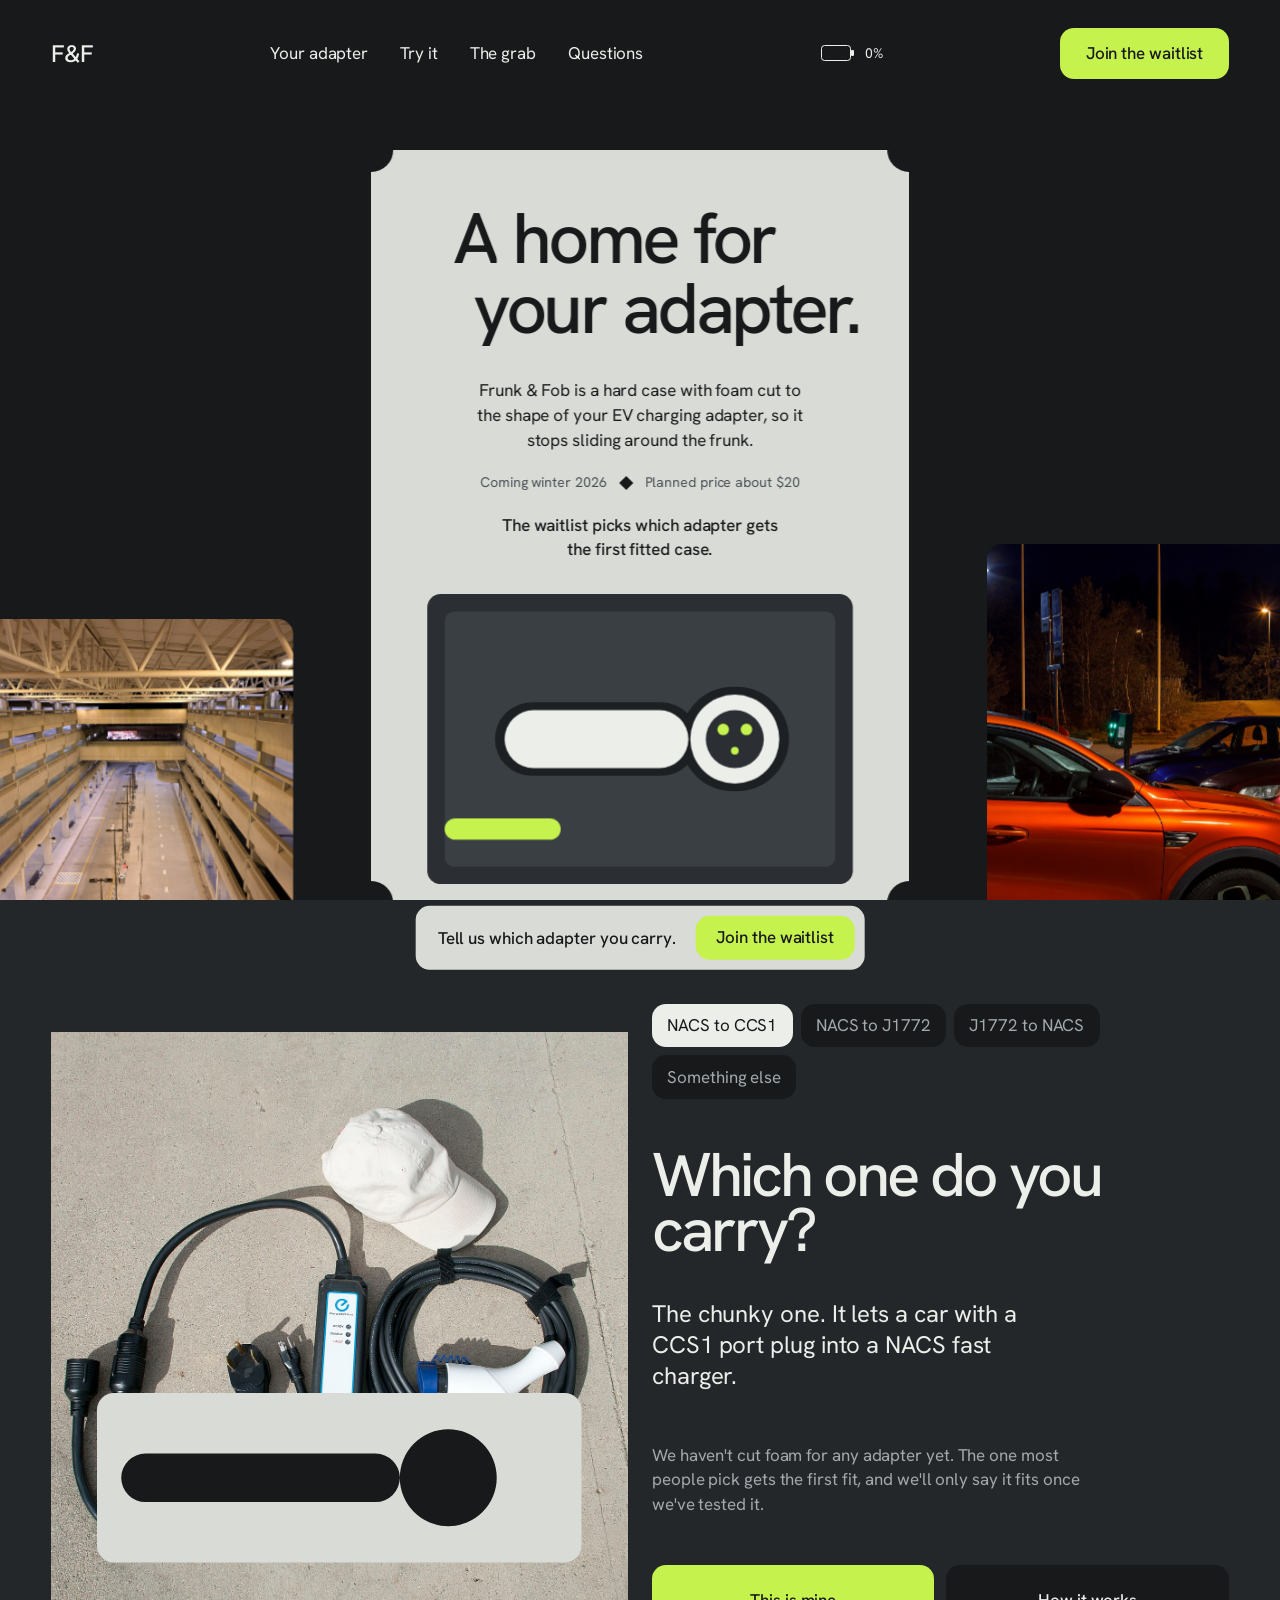
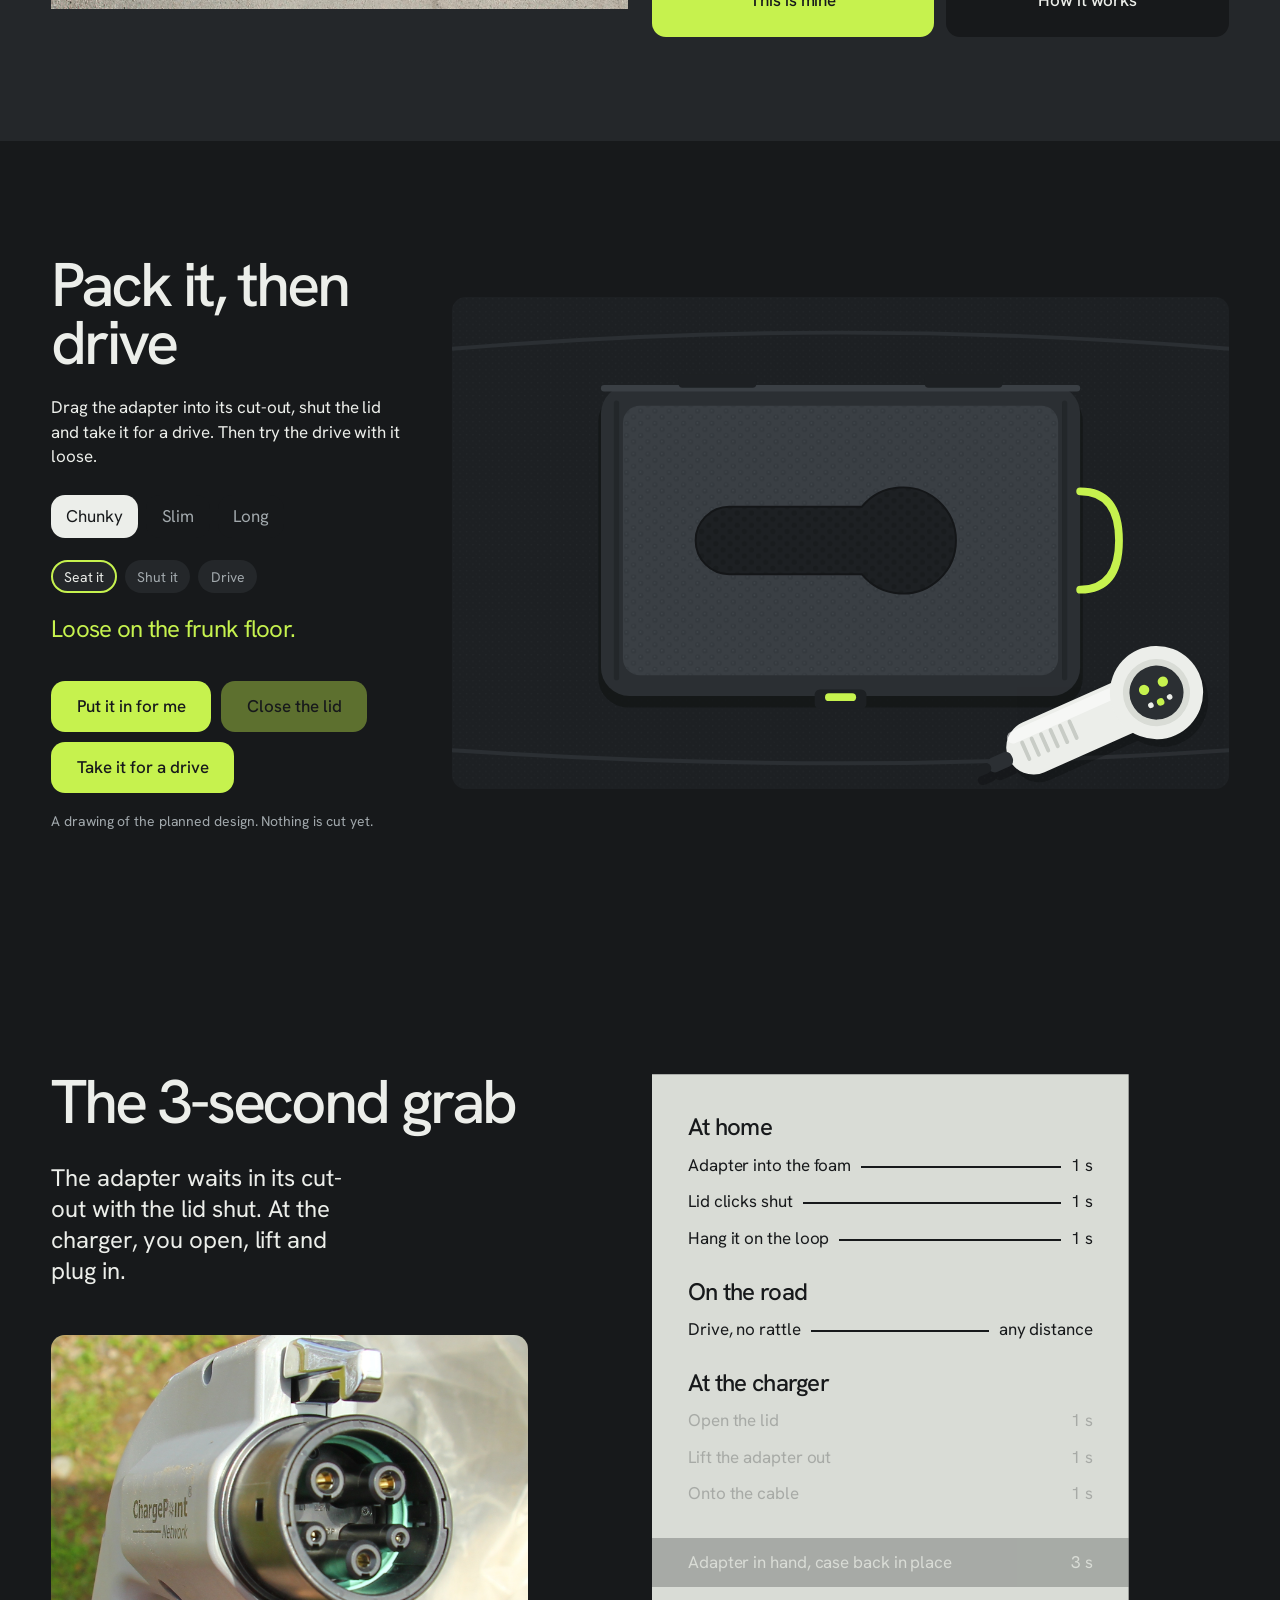
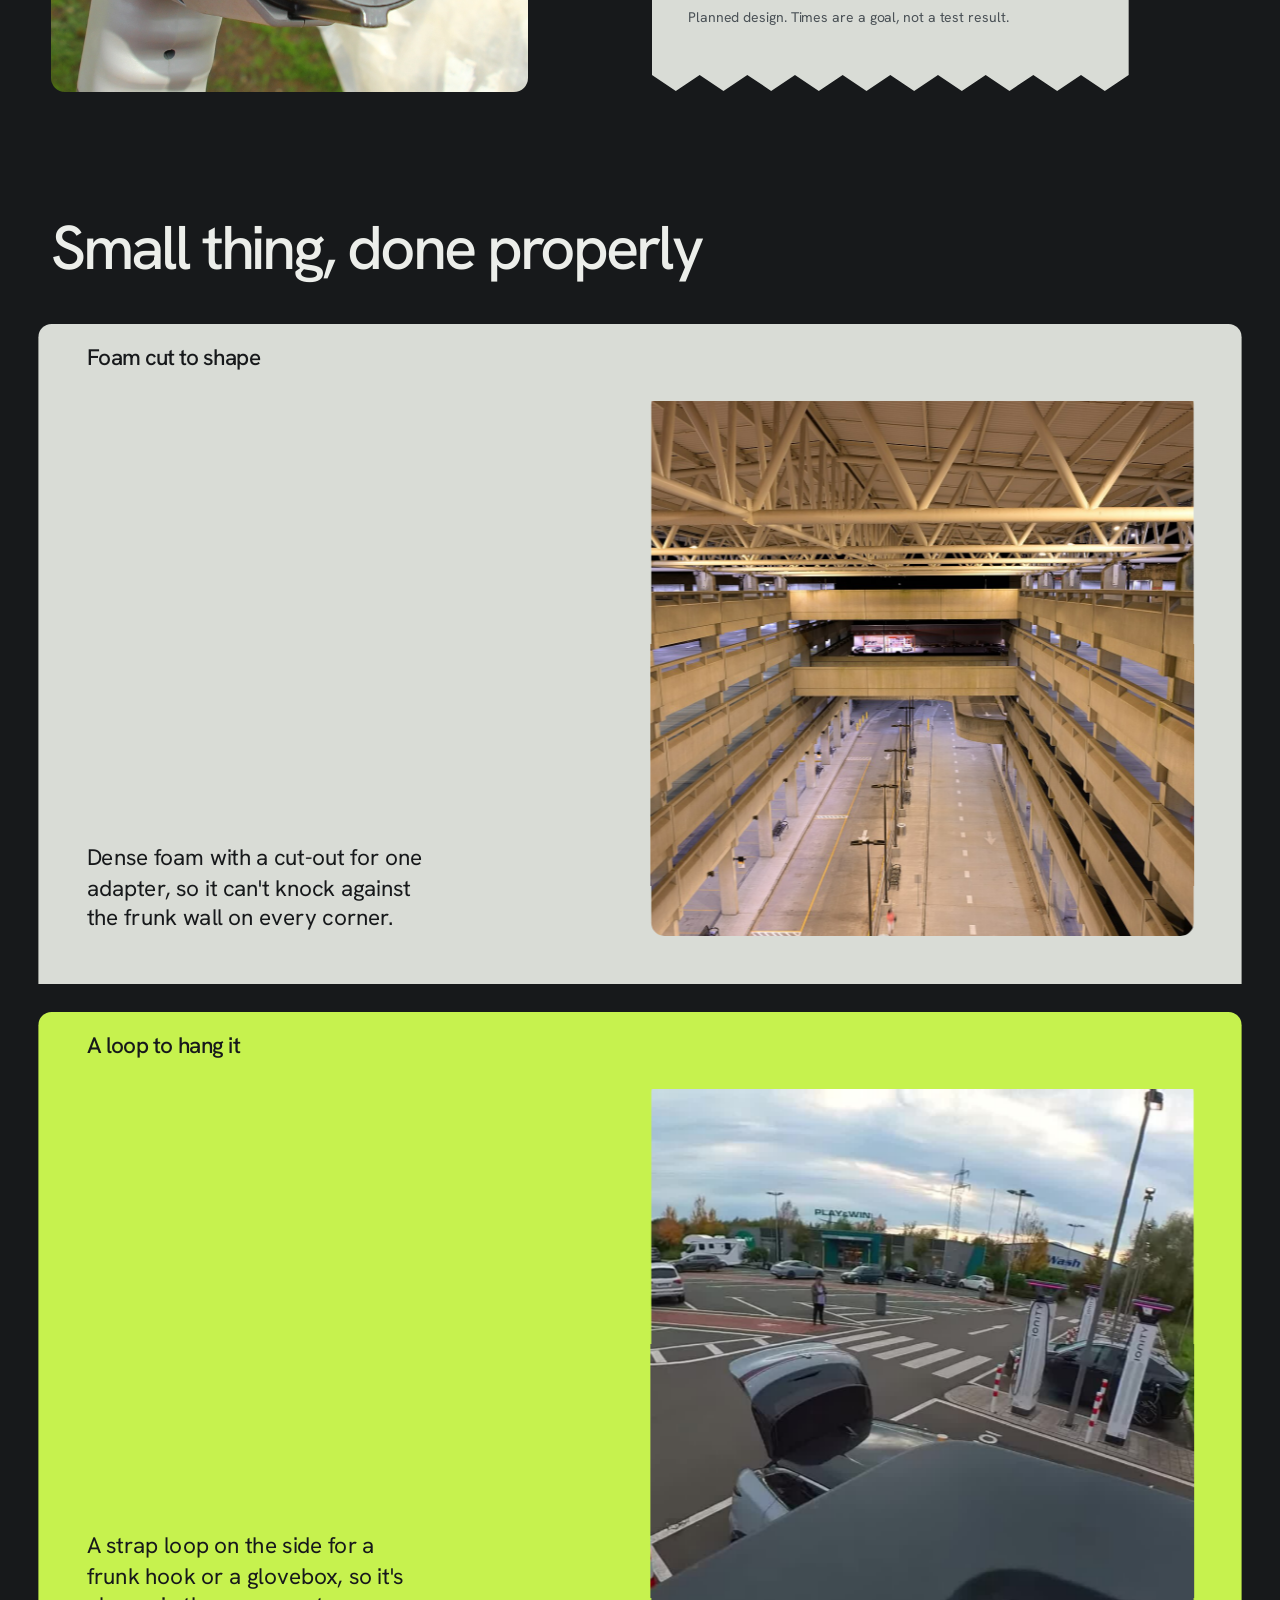
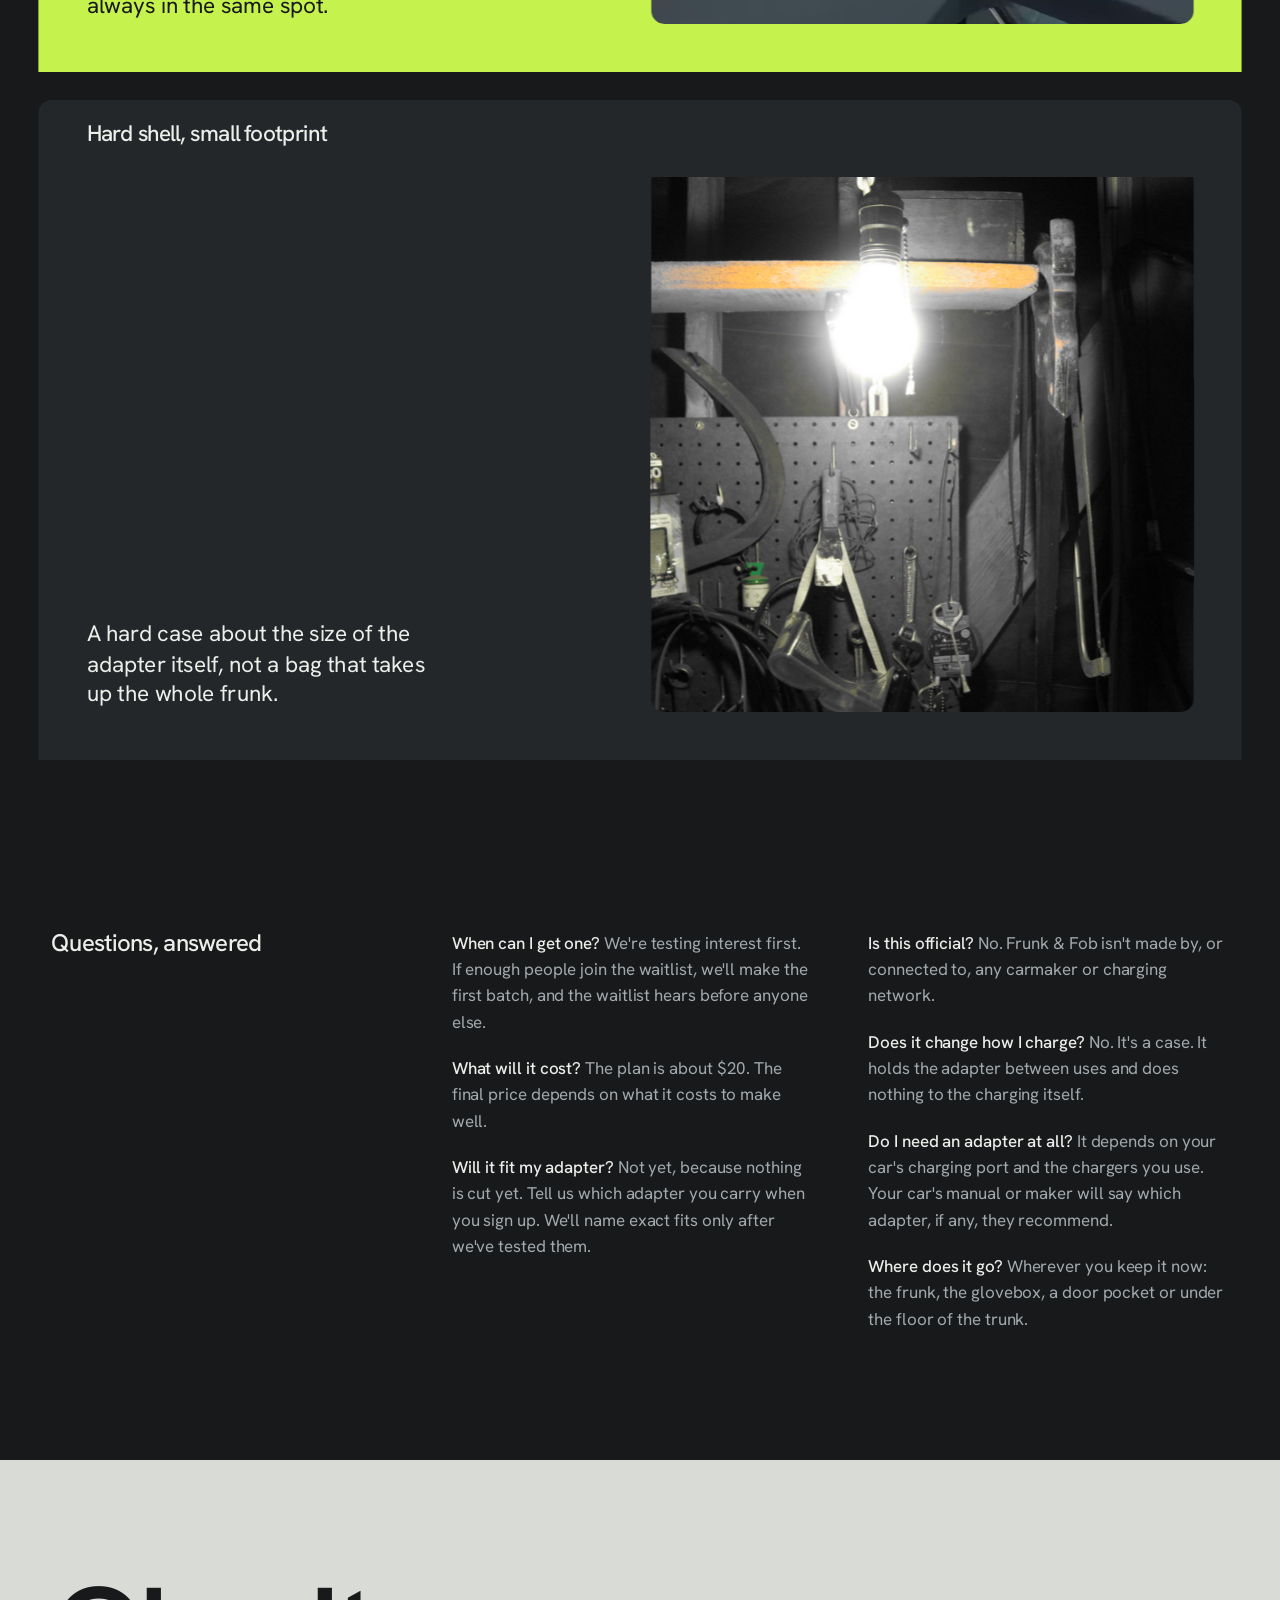
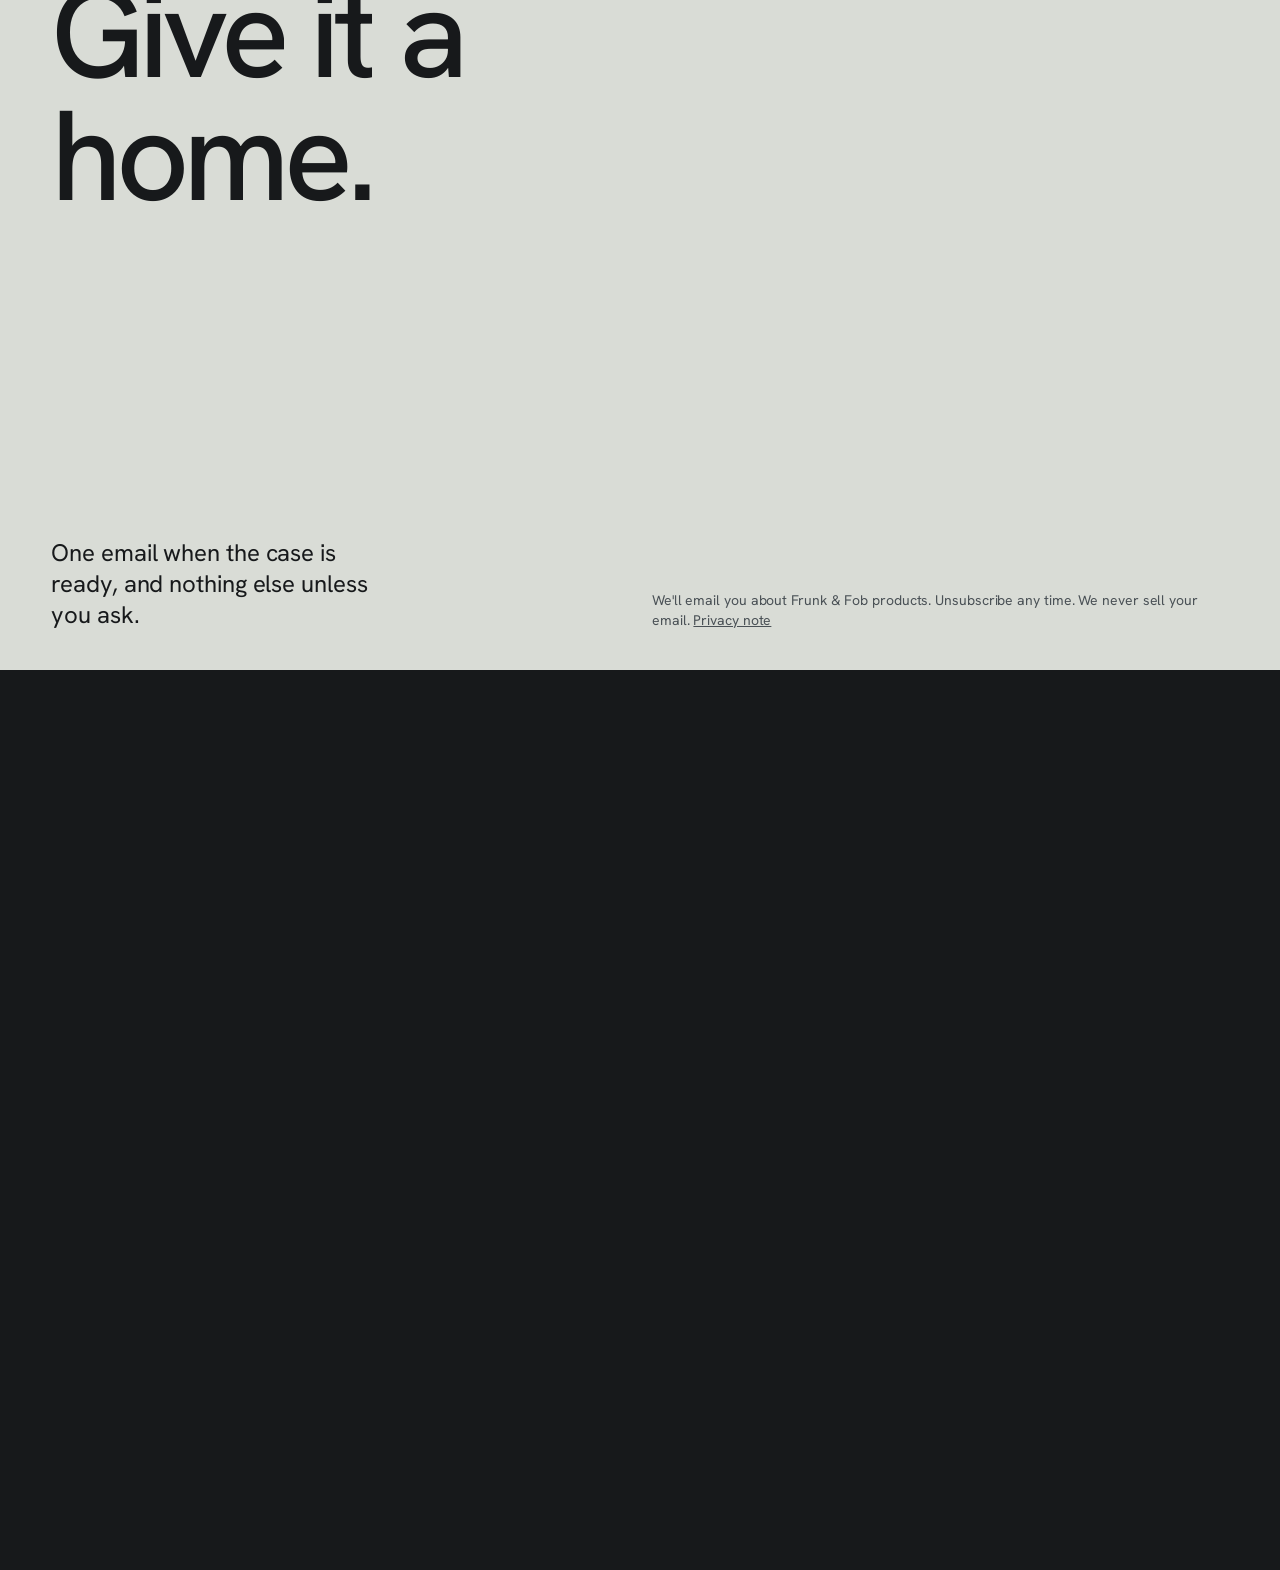
==== index.html @ 06948940 "Frunk & Fob waitlist page Static page for GitHub Pages (main, /), built from the approved page v4 by" ====
<!doctype html>
<html lang="en">
<head>
<meta charset="utf-8">
<meta name="viewport" content="width=device-width, initial-scale=1">
<title>Frunk &amp; Fob</title>
<meta name="description" content="Frunk & Fob is a fitted, no-rattle hard case for your EV charging adapter. Join the waitlist and tell us which adapter you carry.">
<link rel="preconnect" href="https://fonts.googleapis.com">
<link rel="preconnect" href="https://fonts.gstatic.com" crossorigin>
<link href="https://fonts.googleapis.com/css2?family=Hanken+Grotesk:wght@400;500&display=swap" rel="stylesheet">
<style>
/* graphite ground, foam-grey "paper" (the case insert), one signal-green accent */
:root{
  --bg:#17191b; --surface:#24272a; --ink:#eceeea; --muted:#a2a9ad;
  --paper:#d9dcd6; --paper-ink:#17191b; --paper-muted:#4a5156;
  --accent:#c6f24e; --accent-ink:#17191b;
  --step-small:0.875rem; --step-body:1.0625rem; --step-lead:1.5rem;
  --step-head:clamp(2.25rem,1.3rem + 3.2vw,4rem); --step-hero:clamp(3rem,5.6vw,5.5rem);
  --m:clamp(16px,4vw,56px); --r:14px;
  --ease:cubic-bezier(.2,.7,.2,1);
}
*{box-sizing:border-box;margin:0;padding:0}
html{background:var(--bg)}
body{font-family:"Hanken Grotesk",system-ui,sans-serif;font-size:var(--step-body);line-height:1.45;letter-spacing:-.005em;background:var(--bg);color:var(--ink);overflow-x:hidden}
img,video,svg{display:block;max-width:100%}
a{color:inherit}
h1,h2,h3{font-weight:500;letter-spacing:-.05em;line-height:.9}
.sr{position:absolute;width:1px;height:1px;overflow:hidden;clip:rect(0 0 0 0);white-space:nowrap}
:focus-visible{outline:3px solid var(--accent);outline-offset:3px}
::selection{background:var(--accent);color:var(--accent-ink)}
.grid{display:grid;grid-template-columns:repeat(12,1fr);column-gap:24px;padding-inline:var(--m)}

/* one button shape */
.btn{display:inline-flex;align-items:center;justify-content:center;gap:.5em;background:var(--accent);color:var(--accent-ink);font:500 var(--step-body)/1 "Hanken Grotesk",sans-serif;padding:1em 1.5em;border:0;border-radius:var(--r);text-decoration:none;cursor:pointer;transition:transform .2s var(--ease),background .2s}
.btn:hover{transform:translateY(-2px);background:#d6ff63}
.btn:active{transform:translateY(1px) scale(.98)}

main{position:relative;z-index:2;background:var(--bg)}

/* top row on the field */
.top{position:absolute;inset:0 0 auto 0;z-index:3;display:flex;align-items:center;justify-content:space-between;padding:28px var(--m)}
.mono{font:500 var(--step-lead)/1 "Hanken Grotesk",sans-serif;letter-spacing:-.05em;text-decoration:none}
.top ul{display:flex;gap:32px;list-style:none}
.top ul a{text-decoration:none}
.top ul a:hover{text-decoration:underline;text-underline-offset:4px}
@media (max-width:899px){.top ul{display:none}.top .btn{padding:.8em 1.1em}}

/* hero: the open case, cropped by the fold */
.hero{position:relative;height:100svh;min-height:640px;overflow:hidden}
.case{position:absolute;left:50%;top:150px;transform:translateX(-50%);width:min(42vw,640px);aspect-ratio:5/7;background:var(--paper);color:var(--paper-ink);border-radius:var(--r);padding:56px 56px 0;text-align:center}
.case .corner{position:absolute;width:44px;height:44px;border-radius:50%;background:var(--bg)}
.case .tl{left:-22px;top:-22px}.case .tr{right:-22px;top:-22px}.case .bl{left:-22px;bottom:-22px}.case .br{right:-22px;bottom:-22px}
.case h1{font-size:var(--step-hero);line-height:.92}
.case h1 span{display:block}
.case h1 span:first-child{transform:translateX(-6%)}.case h1 span:last-child{transform:translateX(6%)}
.case p{font-size:var(--step-body);max-width:34ch;margin:32px auto 0;color:var(--paper-ink)}
.case .meta{display:flex;justify-content:center;align-items:center;gap:14px;margin-top:20px;font-size:var(--step-small);color:var(--paper-muted)}
.dia{width:10px;height:10px;background:var(--paper-ink);transform:rotate(45deg)}
.foam{margin:32px auto 0;width:100%;max-width:440px}
.case .pull{margin:20px auto 0;font-size:var(--step-body);font-weight:500;color:var(--paper-ink);max-width:30ch}
/* the pull: the adapter settles into its foam with a soft pulse, then lifts a little on hover, as if inviting you to take it */
.foam .drop{transform:translateY(-120px);opacity:0;animation:drop .9s .5s var(--ease) forwards}
.foam .pulse{opacity:0;transform-origin:318px 150px;animation:pulse 1.2s 1.35s ease-out}
.case:hover .foam .drop{transform:translateY(-8px);transition:transform .35s var(--ease)}
@keyframes drop{0%{transform:translateY(-120px);opacity:0}60%{opacity:1}80%{transform:translateY(4px)}100%{transform:none;opacity:1}}
@keyframes pulse{0%{opacity:.9;transform:scale(.8)}100%{opacity:0;transform:scale(2.2)}}
/* a slim waitlist bar that follows you once the case has scrolled away */
.dock{position:fixed;z-index:6;left:50%;bottom:20px;transform:translate(-50%,140%);display:flex;align-items:center;gap:20px;background:var(--paper);color:var(--paper-ink);border-radius:var(--r);padding:10px 10px 10px 22px;transition:transform .5s var(--ease);max-width:calc(100% - 24px)}
.dock.on{transform:translate(-50%,0)}
.dock span{font-size:var(--step-body);font-weight:500;white-space:nowrap}
.dock .btn{padding:.8em 1.2em}
@media (max-width:899px){.dock{display:none}}
@media (prefers-reduced-motion:reduce){.foam .drop{animation:none;transform:none;opacity:1}.foam .pulse{animation:none}.dock{transition:none}}
.hero-photo{position:absolute;inset:auto 0 0 auto;width:22vw;height:38vh;object-fit:cover;border-radius:var(--r) 0 0 0}
.hero-photo.l{inset:auto auto 0 0;border-radius:0 var(--r) 0 0;height:30vh}
@media (max-width:899px){
  .hero{height:auto;min-height:0;padding-top:96px}
  .case{position:relative;left:auto;top:auto;transform:none;width:calc(100% - 24px);aspect-ratio:auto;margin:0 12px;padding:40px 22px 0;height:min(100svh,720px);overflow:hidden}
  .case h1{font-size:12vw}.case h1 span{transform:none!important}
  .hero-photo{display:none}
}

/* showcase: square plate + which adapter */
.show{background:var(--surface);min-height:88svh;align-items:center;padding-block:96px}
.plate{grid-column:1/7;position:relative;aspect-ratio:1;max-height:76svh}
.plate img{width:100%;height:100%;object-fit:cover}
.plate svg{position:absolute;left:8%;right:8%;bottom:8%;width:84%}
.pick{grid-column:7/13;display:flex;flex-direction:column;justify-content:space-between;gap:48px;align-self:stretch;padding-block:8px}
.tabs{display:flex;flex-wrap:wrap;gap:8px}
.tabs button{all:unset;cursor:pointer;font-size:var(--step-body);padding:.55em .9em;border-radius:var(--r);color:var(--muted);background:var(--bg);transition:color .2s,background .2s,transform .2s var(--ease)}
.tabs button:hover{color:var(--ink);transform:translateY(-2px)}
.tabs button[aria-pressed=true]{background:var(--ink);color:var(--bg)}
.tabs button:focus-visible{outline:3px solid var(--accent);outline-offset:3px}
.pick h2{font-size:var(--step-head)}
.pick .desc{font-size:var(--step-lead);line-height:1.3;max-width:30ch;margin-top:40px;min-height:5.2em}
.pick .note{font-size:var(--step-body);color:var(--muted);max-width:44ch;margin-top:20px}
.cells{display:grid;grid-template-columns:1fr 1fr;gap:12px}
.cells .btn{height:72px;width:100%}
.cells .alt{background:var(--bg);color:var(--ink)}
.cells .alt:hover{background:#0f1112}
@media (max-width:899px){.show{display:block;padding-block:56px}.plate{max-height:none;margin-bottom:32px}.pick{gap:32px}.cells{grid-template-columns:1fr}.cells .btn{height:60px}.pick .desc{margin-top:24px;min-height:0}}

/* how: the receipt slip */
.how{padding-block:clamp(96px,10vw,160px)}
.how-copy{grid-column:1/6}
.how h2{font-size:var(--step-head)}
.how-copy p{font-size:var(--step-lead);line-height:1.3;max-width:24ch;margin-top:32px}
.how-copy img{margin-top:48px;width:100%;height:auto;aspect-ratio:4/3;object-fit:cover;border-radius:var(--r)}
.slip{grid-column:7/12;background:var(--paper);color:var(--paper-ink);padding:40px 36px 64px;font-variant-numeric:tabular-nums;clip-path:polygon(0 0,100% 0,100% calc(100% - 16px),95% 100%,90% calc(100% - 16px),85% 100%,80% calc(100% - 16px),75% 100%,70% calc(100% - 16px),65% 100%,60% calc(100% - 16px),55% 100%,50% calc(100% - 16px),45% 100%,40% calc(100% - 16px),35% 100%,30% calc(100% - 16px),25% 100%,20% calc(100% - 16px),15% 100%,10% calc(100% - 16px),5% 100%,0 calc(100% - 16px));align-self:start}
.slip h3{font-size:var(--step-lead);letter-spacing:-.03em;line-height:1.1;margin-top:28px}
.slip h3:first-child{margin-top:0}
.row{display:flex;align-items:baseline;gap:10px;margin-top:12px;font-size:var(--step-body)}
.row .dots{flex:1;height:4px;background-image:radial-gradient(circle,var(--paper-muted) 1.5px,transparent 2px);background-size:8px 4px;transform:translateY(-3px)} /* taste-skill-ignore: dotted leader, round dots */
.row.total{background:var(--paper-ink);color:var(--paper);margin:32px -36px 0;padding:12px 36px;min-height:44px;align-items:center}
.row.total .dots{background-image:radial-gradient(circle,var(--paper) 1.5px,transparent 2px)} /* taste-skill-ignore: dotted leader */
.slip small{display:block;margin-top:20px;font-size:var(--step-small);color:var(--paper-muted)}
@media (max-width:899px){.how{display:block}.slip{margin-top:48px;padding:32px 20px 56px}.row.total{margin-inline:-20px;padding-inline:20px}}

/* features: sheets that stack like folders */
.feat-head{padding:0 var(--m) 48px}
.feat-head h2{font-size:var(--step-head)}
.sheets{position:relative}
.sheet{position:relative;min-height:78svh;border-radius:var(--r) var(--r) 0 0;display:grid;grid-template-columns:repeat(12,1fr);grid-template-rows:72px 1fr;column-gap:24px;padding-inline:var(--m);overflow:hidden}
.sheet+.sheet{margin-top:-14px}
.sheet:nth-child(1){background:var(--paper);color:var(--paper-ink)}
.sheet:nth-child(2){background:var(--accent);color:var(--accent-ink)}
.sheet:nth-child(3){background:var(--surface);color:var(--ink)}
.sheet h3{grid-column:1/7;grid-row:1;align-self:center;font-size:var(--step-lead);letter-spacing:-.03em}
.sheet p{grid-column:1/6;grid-row:2;align-self:end;padding-bottom:56px;font-size:var(--step-lead);line-height:1.3;max-width:28ch}
.sheet figure{grid-column:7/13;grid-row:2;margin:0 0 var(--m);border-radius:var(--r);overflow:hidden}
.sheet figure img,.sheet figure video{width:100%;height:100%;object-fit:cover}
@media (max-width:899px){
  .sheet{display:flex;flex-direction:column;min-height:0;padding:0 0 32px}
  .sheet figure{order:2}.sheet p{order:3}
  .sheet h3{height:52px;display:flex;align-items:center;padding-inline:20px;font-size:var(--step-body)}
  .sheet figure{margin:0}.sheet figure img,.sheet figure video{aspect-ratio:4/3;height:auto}
  .sheet p{padding:20px 20px 0;font-size:var(--step-body)}
}

/* faq: reading text */
.faq{padding-block:clamp(96px,10vw,160px)}
.faq h2{grid-column:1/4;font-size:var(--step-lead);letter-spacing:-.03em;line-height:1.1}
.faq-text{grid-column:5/13;columns:2;column-gap:56px}
.faq-text p{break-inside:avoid;margin-bottom:20px;line-height:1.55;color:var(--ink)}
.faq-text b{font-weight:500}
.faq-text p span{color:var(--muted)}
@media (max-width:899px){.faq{display:block}.faq-text{columns:1;margin-top:24px}.faq-text p{margin-bottom:18px}}

/* cta: the idea again, inverted */
.cta{background:var(--paper);color:var(--paper-ink);min-height:90svh;display:grid;grid-template-rows:1fr auto;padding:clamp(72px,9vw,140px) var(--m) 40px}
.cta h2{font-size:clamp(3.5rem,10vw,9rem);line-height:.9;max-width:9ch}
.cta-base{display:grid;grid-template-columns:repeat(12,1fr);column-gap:24px;align-items:end;margin-top:56px}
.cta-base>p{grid-column:1/6;font-size:var(--step-lead);line-height:1.3;max-width:26ch}
.signup{grid-column:7/13;display:grid;gap:12px}
.signup .fields{display:grid;grid-template-columns:1fr 1fr;gap:12px}
.signup input,.signup select{width:100%;font:400 var(--step-body) "Hanken Grotesk",sans-serif;color:var(--paper-ink);background:#c7cbc4;border:0;border-radius:var(--r);padding:0 18px;height:56px}
.signup input:focus,.signup select:focus{outline:3px solid var(--paper-ink);outline-offset:2px}
.signup label{font-size:var(--step-small);color:var(--paper-muted)}
.signup .btn{height:56px;background:var(--paper-ink);color:var(--paper)}
.signup .btn:hover{background:#000}
.consent{font-size:var(--step-small);color:var(--paper-muted)}
.thanks{font-weight:500;min-height:1.45em}
@media (max-width:899px){.cta{min-height:80svh}.cta h2{font-size:15vw}.cta-base{display:block}.signup{margin-top:32px}.signup .fields{grid-template-columns:1fr}}

/* footer: the back of the case, uncovered by the curtain */
footer{position:sticky;bottom:0;z-index:1;min-height:100svh;display:grid;grid-template-rows:auto 1fr auto;background:var(--surface);color:var(--ink);padding:40px var(--m) 24px}
.fcols{display:grid;grid-template-columns:repeat(12,1fr);column-gap:24px;font-size:var(--step-body)}
.fcols div{grid-column:span 3;display:grid;gap:4px;align-content:start}
.fcols div span:first-child{color:var(--ink)}
.fcols div span,.fcols div a{color:var(--muted)}
.fcols div a:first-child{color:var(--ink)}
.credits{grid-column:1/13;margin-top:40px;font-size:var(--step-small);color:var(--muted);max-width:75ch}
.word{align-self:end;margin-top:40px}
.word svg{width:100%;height:auto}
.legal{display:flex;justify-content:space-between;margin-top:20px;font-size:var(--step-small);color:var(--muted)}
@media (max-width:899px){.fcols{grid-template-columns:1fr 1fr;row-gap:32px}.fcols div{grid-column:span 1}.credits{grid-column:1/3}}

/* entrances */
.rise{opacity:0;transform:translateY(24px);transition:opacity .7s var(--ease),transform .7s var(--ease)}
.rise.in{opacity:1;transform:none}
.no-js .rise{opacity:1;transform:none}
#cut path{transition:d .45s var(--ease)}
@media (prefers-reduced-motion:reduce){.rise{opacity:1;transform:none;transition:none}.btn,.tabs button{transition:none}#cut path{transition:none}}

/* v3b: more motion. A charge meter fills with the scroll, the headline lifts in word by word, the case tilts toward the pointer,
   the pictures drift at their own pace, a new adapter drops into the foam on every pick, the slip ticks its steps one by one. */
.meter{position:fixed;left:var(--m);right:var(--m);top:0;height:4px;z-index:5;background:transparent;pointer-events:none}
.meter i{display:block;height:100%;width:100%;background:var(--accent);transform-origin:0 50%;transform:scaleX(var(--p,0))}
.charge{display:inline-flex;align-items:center;gap:10px;font-size:var(--step-small);font-variant-numeric:tabular-nums;color:var(--ink)}
.charge svg{width:34px;height:16px}
@media (max-width:899px){.charge{display:none}}
.w{display:inline-block;overflow:hidden;vertical-align:top;padding-bottom:.06em}
.w>b{display:inline-block;font-weight:inherit;transform:translateY(105%);transition:transform .9s var(--ease)}
.lift .w>b{transform:none}
.case h1 .w.w.w{transform:none;display:inline-block}
@media (min-width:900px){
  .case{transform:translateX(-50%) perspective(1400px) rotateX(var(--rx,0deg)) rotateY(var(--ry,0deg));transition:transform .5s var(--ease)}
  .hero-photo{transform:translateY(var(--py,0px)) scale(1.08);will-change:transform}
}
.sheet figure img,.sheet figure video{transform:scale(1.12) translateY(var(--iy,0px));will-change:transform}
.sheet{transform-origin:50% 0;transform:scale(var(--ss,1))}
#cut .fall{animation:fall .7s var(--ease) both}
@keyframes fall{0%{transform:translateY(-160px);opacity:0}55%{opacity:1}78%{transform:translateY(6px)}100%{transform:none}}
.slip .row{opacity:.25;transition:opacity .35s var(--ease)}
.slip .row.on{opacity:1}
.slip .row.on .dots{background-size:100% 2px}
.slip .row .dots{background-image:linear-gradient(var(--paper-ink),var(--paper-ink));background-repeat:no-repeat;background-position:0 100%;background-size:0 2px;transition:background-size .5s var(--ease)}
.word text{opacity:0;transform:translateY(40px);transition:opacity .8s var(--ease),transform .8s var(--ease)}
.word.in text{opacity:1;transform:none}
@media (prefers-reduced-motion:reduce){.w>b{transform:none;transition:none}.case{transition:none}.slip .row{opacity:1;transition:none}#cut .fall{animation:none}.word text{opacity:1;transform:none;transition:none}}
.no-js .w>b,.no-js .slip .row,.no-js .word text{transform:none;opacity:1}
/* pack it, then drive: drag the adapter into its foam, shut the lid, shake the frunk */
.pack{align-items:center;padding-block:clamp(64px,9vw,120px)}
.pack-copy{grid-column:1/5}
.pack-copy h2{font-size:var(--step-head,clamp(2.25rem,1.3rem + 3.2vw,4rem));letter-spacing:-.05em;line-height:.95}
.pack-copy p{margin-top:22px;max-width:36ch}
.pack-tabs{margin-top:26px}
.pack-read{font-size:var(--step-lead,1.5rem);letter-spacing:-.03em;line-height:1.15;color:var(--accent);min-height:2.4em}
.pack-btns{display:flex;flex-wrap:wrap;gap:10px;margin-top:8px}
.pack-btns .btn[disabled]{opacity:.4;cursor:not-allowed}
.pack-note{display:block;margin-top:18px;font-size:var(--step-small);color:var(--muted)}
.pack-stage{grid-column:5/13;border-radius:var(--r,14px);overflow:hidden;touch-action:none}
.pack-stage svg{width:100%;height:auto}
#pAd:focus-visible{outline:none}
@media (max-width:899px){.pack{display:block}.pack-stage{margin-top:28px}}
.ai-note{font-size:.8125rem;opacity:.7}
#pAdSh *{fill:#0b0c0d!important;opacity:1!important}
.pack-steps{display:flex;gap:8px;list-style:none;margin-top:22px;font-size:var(--step-small)}
.pack-steps li{padding:.45em .9em;border-radius:999px;background:#24272a;color:var(--muted);transition:background .3s var(--ease),color .3s var(--ease)}
.pack-steps li.now{outline:2px solid var(--accent);outline-offset:-2px;color:var(--ink)}
.pack-steps li.on{background:var(--accent);color:var(--accent-ink,#17191b)}

/* MailerLite embedded form, restyled to the foam-grey waitlist section. Its CSS uses #mlb2-N ids, so rules double the id and use !important */
.ff-embed{grid-column:7/13}
#signup#signup .ml-form-embedContainer,#signup#signup .ml-form-embedWrapper,#signup#signup .ml-form-embedBody,#signup#signup .ml-form-successBody{background:transparent!important;border:0!important;padding:0!important;max-width:none!important;width:100%!important}
#signup#signup .ml-form-embedContent{display:none!important}
#signup#signup .ml-form-embedContent p,#signup#signup .ml-form-successContent p{font:400 var(--step-body)/1.45 "Hanken Grotesk",sans-serif!important;color:var(--paper-ink)!important;text-align:left!important}
#signup#signup .ml-form-successContent h4{font:500 var(--step-head)/1 "Hanken Grotesk",sans-serif!important;letter-spacing:-.05em!important;color:var(--paper-ink)!important;text-align:left!important}
#signup#signup label,#signup#signup .label-description p{font:400 var(--step-small)/1.4 "Hanken Grotesk",sans-serif!important;color:var(--paper-muted)!important}
#signup#signup input.form-control,#signup#signup select.custom-select{height:56px!important;border:0!important;border-radius:var(--r)!important;background:#c7cbc4!important;color:var(--paper-ink)!important;font:400 var(--step-body) "Hanken Grotesk",sans-serif!important;padding:0 18px!important}
#signup#signup input.form-control:focus,#signup#signup select.custom-select:focus{outline:3px solid var(--paper-ink)!important;outline-offset:2px!important}
#signup#signup .ml-form-embedSubmit button.primary,#signup#signup .ml-form-embedSubmit button.loading{height:56px!important;border:0!important;border-radius:var(--r)!important;background:var(--paper-ink)!important;color:var(--paper)!important;font:500 var(--step-body) "Hanken Grotesk",sans-serif!important;width:100%!important}
#signup#signup .ml-form-embedSubmit button.primary:hover{background:#000!important}
#waitlist.ff-done h2,#waitlist.ff-done .cta-base>p,#waitlist.ff-done .consent{display:none}
@media (max-width:899px){.ff-embed{margin-top:32px}}
</style>
</head>
<body class="no-js">
<main id="top">
<header class="top">
  <a class="mono" href="#top" aria-label="Frunk and Fob, home">F&amp;F</a>
  <ul>
    <li><a href="#adapter">Your adapter</a></li>
    <li><a href="#pack">Try it</a></li>
    <li><a href="#grab">The grab</a></li>
    <li><a href="#questions">Questions</a></li>
  </ul>
  <span class="charge" aria-hidden="true"><svg viewBox="0 0 34 16"><rect x=".5" y=".5" width="29" height="15" rx="3" fill="none" stroke="currentColor"/><rect x="30" y="5" width="3" height="6" rx="1" fill="currentColor"/><rect id="cell" x="3" y="3" width="0" height="10" rx="1.5" fill="var(--accent)"/></svg><span id="pct">0%</span></span>
  <a class="btn" href="#waitlist">Join the waitlist</a>
</header>
<div class="meter" aria-hidden="true"><i id="bar"></i></div>

<section class="hero" aria-labelledby="h-hero">
  <img class="hero-photo l" src="assets/garage.jpg" alt="A parking garage at night, rows of lights down a long ramp" width="1920" height="1280">
  <img class="hero-photo" src="assets/night.jpg" alt="Cars parked beside a charging post at night" width="1920" height="1250">
  <div class="case">
    <span class="corner tl"></span><span class="corner tr"></span><span class="corner bl"></span><span class="corner br"></span>
    <h1 id="h-hero" class="rise"><span>A home for</span><span>your adapter.</span></h1>
    <p class="rise">Frunk &amp; Fob is a hard case with foam cut to the shape of your EV charging adapter, so it stops sliding around the frunk.</p>
    <div class="meta rise"><span>Coming winter 2026</span><span class="dia" aria-hidden="true"></span><span>Planned price about $20</span></div>
    <p class="pull rise">The waitlist picks which adapter gets the first fitted case.</p>
    <svg class="foam" viewBox="0 0 440 300" aria-hidden="true">
      <rect x="0" y="0" width="440" height="300" rx="14" fill="#2b2f33"/>
      <rect x="18" y="18" width="404" height="264" rx="10" fill="#3a3f44"/>
      <g fill="#1d2023"><rect x="70" y="112" width="210" height="76" rx="38"/><rect x="262" y="96" width="112" height="108" rx="54"/></g>
      <circle class="pulse" cx="318" cy="150" r="60" fill="none" stroke="#c6f24e" stroke-width="6"/>
      <g class="drop">
      <g fill="#eceeea"><rect x="80" y="120" width="190" height="60" rx="30"/><circle cx="318" cy="150" r="46"/></g>
      <g fill="#2b2f33"><circle cx="318" cy="150" r="30"/></g>
      <g fill="#c6f24e"><circle cx="306" cy="140" r="6"/><circle cx="330" cy="140" r="6"/><circle cx="318" cy="162" r="4"/></g>
      </g>
      <rect x="18" y="232" width="120" height="22" rx="11" fill="#c6f24e"/>
    </svg>
  </div>
</section>

<section id="adapter" class="show grid" aria-labelledby="h-show">
  <figure class="plate rise">
    <img src="assets/cable.jpg" alt="A portable EV charging cable coiled on a concrete floor" width="1920" height="1275">
    <svg viewBox="0 0 400 140" aria-hidden="true" id="cut"><rect x="0" y="0" width="400" height="140" rx="14" fill="#d9dcd6"/><path fill="#17191b" d="M40 50 H230 A20 20 0 0 1 250 70 V70 A20 20 0 0 1 230 90 H40 A20 20 0 0 1 20 70 V70 A20 20 0 0 1 40 50 Z M290 30 A40 40 0 1 1 290 110 A40 40 0 1 1 290 30 Z"/></svg>
  </figure>
  <div class="pick">
    <div class="tabs" role="group" aria-label="Which adapter do you carry?">
      <button type="button" aria-pressed="true" data-a="0">NACS to CCS1</button>
      <button type="button" aria-pressed="false" data-a="1">NACS to J1772</button>
      <button type="button" aria-pressed="false" data-a="2">J1772 to NACS</button>
      <button type="button" aria-pressed="false" data-a="3">Something else</button>
    </div>
    <div>
      <h2 id="h-show" class="rise">Which one do you carry?</h2>
      <p class="desc" id="aDesc" aria-live="polite">The chunky one. It lets a car with a CCS1 port plug into a NACS fast charger.</p>
      <p class="note">We haven't cut foam for any adapter yet. The one most people pick gets the first fit, and we'll only say it fits once we've tested it.</p>
    </div>
    <div class="cells">
      <a class="btn" href="#waitlist" id="mine">This is mine</a>
      <a class="btn alt" href="#grab">How it works</a>
    </div>
  </div>
</section>

<section id="pack" class="pack grid" aria-labelledby="h-pack">
  <div class="pack-copy">
    <h2 id="h-pack" class="rise">Pack it, then drive</h2>
    <p class="rise">Drag the adapter into its cut-out, shut the lid and take it for a drive. Then try the drive with it loose.</p>
    <div class="tabs pack-tabs" role="group" aria-label="Adapter shape">
      <button type="button" aria-pressed="true" data-s="0">Chunky</button><button type="button" aria-pressed="false" data-s="1">Slim</button><button type="button" aria-pressed="false" data-s="2">Long</button>
    </div>
    <ol class="pack-steps" aria-hidden="true"><li>Seat it</li><li>Shut it</li><li>Drive</li></ol>
    <p class="pack-read" id="packRead" aria-live="polite">Loose on the frunk floor.</p>
    <div class="pack-btns"><button type="button" class="btn" id="packSeat">Put it in for me</button><button type="button" class="btn alt" id="packLid" disabled>Close the lid</button><button type="button" class="btn alt" id="packDrive">Take it for a drive</button></div>
    <small class="pack-note">A drawing of the planned design. Nothing is cut yet.</small>
  </div>
  <div class="pack-stage" id="packStage">
    <svg viewBox="0 0 1200 760" id="packSvg" role="img" aria-label="A hard case with a foam cut-out, open on the floor of a frunk, and a charging adapter beside it">
      <defs>
        <pattern id="pCarpet" patternUnits="userSpaceOnUse" width="10" height="10"><rect width="10" height="10" fill="#1d2023"/><circle cx="2.5" cy="2.5" r="1.1" fill="#24282b"/><circle cx="7.5" cy="7.5" r="1.1" fill="#202326"/></pattern>
        <pattern id="pFoam" patternUnits="userSpaceOnUse" width="22" height="19"><rect width="22" height="19" fill="#3a3f44"/><circle cx="5.5" cy="5" r="4.2" fill="#353a3f"/><circle cx="16.5" cy="14.5" r="4.2" fill="#353a3f"/><circle cx="5" cy="4.4" r="1.4" fill="#41474c"/><circle cx="16" cy="13.9" r="1.4" fill="#41474c"/></pattern>
        <pattern id="pFoamD" patternUnits="userSpaceOnUse" width="22" height="19"><rect width="22" height="19" fill="#1d2023"/><circle cx="5.5" cy="5" r="4.2" fill="#191c1e"/><circle cx="16.5" cy="14.5" r="4.2" fill="#191c1e"/></pattern>
        <pattern id="pRib" patternUnits="userSpaceOnUse" width="24" height="24"><rect width="24" height="24" fill="#33373c"/><rect x="0" y="0" width="24" height="3" fill="#2b2f33"/></pattern>
      </defs>
      <rect width="1200" height="760" fill="url(#pCarpet)"/>
      <path d="M0 80 Q600 30 1200 80" fill="none" stroke="#2b2f33" stroke-width="6"/><path d="M0 700 Q600 740 1200 700" fill="none" stroke="#2b2f33" stroke-width="6"/>
      <g id="pRig">
        <g id="pCase">
          <rect x="226" y="146" width="748" height="488" rx="46" fill="#121415" opacity=".7"/>
          <rect x="230" y="136" width="740" height="480" rx="44" fill="#2b2f33"/>
          <rect x="230" y="136" width="740" height="10" rx="5" fill="#3a3f44"/>
          <g fill="#23272a"><rect x="250" y="160" width="8" height="432" rx="4"/><rect x="942" y="160" width="8" height="432" rx="4"/></g>
          <rect x="264" y="168" width="672" height="416" rx="26" fill="url(#pFoam)"/>
          <path id="pCut" fill="url(#pFoamD)" stroke="#141618" stroke-width="3"/>
          <g id="pHinge" fill="#1d2023"><rect x="350" y="120" width="120" height="20" rx="6"/><rect x="730" y="120" width="120" height="20" rx="6"/></g>
          <g id="pLatch"><rect x="560" y="606" width="80" height="30" rx="8" fill="#1d2023"/><rect x="576" y="612" width="48" height="12" rx="6" fill="#c6f24e"/></g>
          <g id="pLoop" fill="none" stroke="#c6f24e" stroke-width="12" stroke-linecap="round"><path d="M970 300 q60 0 60 76 q0 76 -60 76"/></g>
          <circle id="pRing" cx="600" cy="376" r="10" fill="none" stroke="#c6f24e" stroke-width="8" opacity="0"/>
        </g>
        <g id="pAdSh" opacity=".35"></g>
        <g id="pAd" style="cursor:grab;outline:none"></g>
        <g id="pLid" transform="translate(0 136) scale(1 0) translate(0 -136)">
          <rect x="230" y="136" width="740" height="480" rx="44" fill="url(#pRib)"/>
          <rect x="230" y="136" width="740" height="480" rx="44" fill="none" stroke="#2b2f33" stroke-width="6"/>
          <rect x="300" y="200" width="600" height="352" rx="24" fill="#2b2f33"/>
          <text x="600" y="404" text-anchor="middle" font-family="Hanken Grotesk, sans-serif" font-weight="500" font-size="96" letter-spacing="-5" fill="#4a5156">F&amp;F</text>
          <rect x="576" y="590" width="48" height="12" rx="6" fill="#c6f24e"/>
        </g>
        <g id="pPops"></g>
      </g>
    </svg>
  </div>
</section>

<section id="grab" class="how grid" aria-labelledby="h-how">
  <div class="how-copy">
    <h2 id="h-how" class="rise">The 3-second grab</h2>
    <p class="rise">The adapter waits in its cut-out with the lid shut. At the charger, you open, lift and plug in.</p>
    <img class="rise" src="assets/plug.jpg" alt="Close-up of a J1772 charging plug and its pins" width="1568" height="1259">
  </div>
  <div class="slip rise" aria-label="The planned routine, step by step">
    <h3>At home</h3>
    <div class="row"><span>Adapter into the foam</span><i class="dots"></i><span>1 s</span></div>
    <div class="row"><span>Lid clicks shut</span><i class="dots"></i><span>1 s</span></div>
    <div class="row"><span>Hang it on the loop</span><i class="dots"></i><span>1 s</span></div>
    <h3>On the road</h3>
    <div class="row"><span>Drive, no rattle</span><i class="dots"></i><span>any distance</span></div>
    <h3>At the charger</h3>
    <div class="row"><span>Open the lid</span><i class="dots"></i><span>1 s</span></div>
    <div class="row"><span>Lift the adapter out</span><i class="dots"></i><span>1 s</span></div>
    <div class="row"><span>Onto the cable</span><i class="dots"></i><span>1 s</span></div>
    <div class="row total"><span>Adapter in hand, case back in place</span><i class="dots"></i><span>3 s</span></div>
    <small>Planned design. Times are a goal, not a test result.</small>
  </div>
</section>

<section class="feat" aria-labelledby="h-feat">
  <div class="feat-head"><h2 id="h-feat" class="rise">Small thing, done properly</h2></div>
  <div class="sheets">
    <article class="sheet"><h3>Foam cut to shape</h3><p>Dense foam with a cut-out for one adapter, so it can't knock against the frunk wall on every corner.</p><figure><img src="assets/garage.jpg" alt="A long parking garage ramp lit at night" width="1920" height="1280"></figure></article>
    <article class="sheet"><h3>A loop to hang it</h3><p>A strap loop on the side for a frunk hook or a glovebox, so it's always in the same spot.</p><figure><video src="assets/station.mp4" poster="assets/station-poster.jpg" autoplay muted loop playsinline width="854" height="480" aria-label="Cars at a fast-charging station"></video></figure></article>
    <article class="sheet"><h3>Hard shell, small footprint</h3><p>A hard case about the size of the adapter itself, not a bag that takes up the whole frunk.</p><figure><img src="assets/workbench.jpg" alt="Tools and a charging cable hanging on a garage pegboard" width="1024" height="768"></figure></article>
  </div>
</section>

<section id="questions" class="faq grid" aria-labelledby="h-faq">
  <h2 id="h-faq" class="rise">Questions, answered</h2>
  <div class="faq-text rise">
    <p><b>When can I get one?</b> <span>We're testing interest first. If enough people join the waitlist, we'll make the first batch, and the waitlist hears before anyone else.</span></p>
    <p><b>What will it cost?</b> <span>The plan is about $20. The final price depends on what it costs to make well.</span></p>
    <p><b>Will it fit my adapter?</b> <span>Not yet, because nothing is cut yet. Tell us which adapter you carry when you sign up. We'll name exact fits only after we've tested them.</span></p>
    <p><b>Is this official?</b> <span>No. Frunk &amp; Fob isn't made by, or connected to, any carmaker or charging network.</span></p>
    <p><b>Does it change how I charge?</b> <span>No. It's a case. It holds the adapter between uses and does nothing to the charging itself.</span></p>
    <p><b>Do I need an adapter at all?</b> <span>It depends on your car's charging port and the chargers you use. Your car's manual or maker will say which adapter, if any, they recommend.</span></p>
    <p><b>Where does it go?</b> <span>Wherever you keep it now: the frunk, the glovebox, a door pocket or under the floor of the trunk.</span></p>
  </div>
</section>

<section id="waitlist" class="cta" aria-labelledby="h-cta">
  <h2 id="h-cta" class="rise">Give it a home.</h2>
  <div class="cta-base">
    <p>One email when the case is ready, and nothing else unless you ask.</p>
    <div class="ff-embed" id="signup">
      <!-- MailerLite Universal -->
      <script>
      (function(w,d,e,u,f,l,n){w[f]=w[f]||function(){(w[f].q=w[f].q||[]).push(arguments);},l=d.createElement(e),l.async=1,l.src=u,
      n=d.getElementsByTagName(e)[0],n.parentNode.insertBefore(l,n);})(window,document,'script','https://assets.mailerlite.com/js/universal.js','ml');
      ml('account', '2745570');
      </script>
      <!-- End MailerLite Universal -->
      <div class="ml-embedded" data-form="9LzDLc"></div>
      <p class="consent" id="consent">We'll email you about Frunk &amp; Fob products. Unsubscribe any time. We never sell your email. <a href="#privacy">Privacy note</a></p>
    </div>
  </div>
</section>
</main>
<div class="dock" id="dock" aria-hidden="true"><span>Tell us which adapter you carry.</span><a class="btn" href="#waitlist" tabindex="-1">Join the waitlist</a></div>

<footer aria-labelledby="h-foot">
  <h2 id="h-foot" class="sr">Frunk &amp; Fob</h2>
  <div class="fcols">
    <div><span>Contact</span><span>frunkandfob@gmail.com</span></div>
    <div><a href="#adapter">Your adapter</a><a href="#grab">The grab</a><a href="#questions">Questions</a><a href="#waitlist">Waitlist</a></div>
    <div id="privacy"><span>Privacy</span><span>We keep only your email and your adapter answer, to tell you about Frunk &amp; Fob. Email us to delete it.</span></div>
    <div><span>Not affiliated</span><span>Not made by, or connected to, any carmaker or charging network. <span class="ai-note">Some visuals made with AI.</span></span></div>
    <p class="credits">Pictures and footage: <a href="https://commons.wikimedia.org/wiki/File:SAE_J1772_7058855567.jpg">“SAE J1772”</a> by Michael Hicks, <a href="https://creativecommons.org/licenses/by/2.0">CC BY 2.0</a>; <a href="https://commons.wikimedia.org/wiki/File:Gipe-Nies_home_charge_cable_02.jpg">“Home charge cable 02”</a> by Paul Gipe, <a href="https://creativecommons.org/licenses/by-sa/4.0">CC BY-SA 4.0</a>; <a href="https://commons.wikimedia.org/wiki/File:Quincy_Adams_station_parking_garage_at_night_July_2025.jpg">“Quincy Adams station parking garage at night”</a> by 4300streetcar, <a href="https://creativecommons.org/licenses/by/4.0">CC BY 4.0</a>; <a href="https://commons.wikimedia.org/wiki/File:LEVA_charging_station_at_night_in_Tuntorp_2.jpg">“LEVA charging station at night in Tuntorp 2”</a> by W.carter, <a href="https://creativecommons.org/licenses/by-sa/4.0">CC BY-SA 4.0</a>; <a href="https://commons.wikimedia.org/wiki/File:Ionity_Charging_Station_For_Electric_Cars_(2024).webm">“Ionity Charging Station For Electric Cars”</a> by Maximilian Schönherr, <a href="https://creativecommons.org/licenses/by-sa/4.0">CC BY-SA 4.0</a>, via Wikimedia Commons; <a href="https://www.flickr.com/photos/48718829@N00/322940783">“workbench”</a> by Bludgeoner86, <a href="https://creativecommons.org/licenses/by/2.0/">CC BY 2.0</a>, via Flickr.</p>
  </div>
  <div class="word" aria-hidden="true"><svg viewBox="0 0 1000 150"><text x="500" y="128" text-anchor="middle" textLength="990" lengthAdjust="spacingAndGlyphs" font-family="Hanken Grotesk, sans-serif" font-weight="500" font-size="160" letter-spacing="-6" fill="#eceeea">Frunk &amp; Fob</text></svg></div>
  <div class="legal"><span>© 2026 Frunk &amp; Fob</span><a href="#top">Back to top</a></div>
</footer>

<script>
document.body.classList.remove('no-js');
const reduce=matchMedia('(prefers-reduced-motion: reduce)').matches;
const io=new IntersectionObserver(es=>es.forEach(e=>{if(!e.isIntersecting)return;
  const sec=e.target.closest('section,footer,article')||document.body;
  [...sec.querySelectorAll('.rise:not(.in)')].forEach((el,i)=>setTimeout(()=>el.classList.add('in'),reduce?0:i*80));
  io.unobserve(e.target)}),{threshold:0,rootMargin:'0px 0px -10% 0px'});
document.querySelectorAll('.rise').forEach(el=>io.observe(el));

/* which adapter: the foam cut-out reshapes, and the choice goes into the sign-up */
const A=[
 {d:'The chunky one. It lets a car with a CCS1 port plug into a NACS fast charger.',
  p:'M40 50 H230 A20 20 0 0 1 250 70 V70 A20 20 0 0 1 230 90 H40 A20 20 0 0 1 20 70 V70 A20 20 0 0 1 40 50 Z M290 30 A40 40 0 1 1 290 110 A40 40 0 1 1 290 30 Z'},
 {d:'The slim one. It lets a car with a J1772 port use a NACS Level 2 charger, the kind at hotels and offices.',
  p:'M60 56 H250 A14 14 0 0 1 264 70 V70 A14 14 0 0 1 250 84 H60 A14 14 0 0 1 46 70 V70 A14 14 0 0 1 60 56 Z M300 40 A30 30 0 1 1 300 100 A30 30 0 1 1 300 40 Z'},
 {d:'The other way round. It lets a car with a NACS port plug into a J1772 station, the usual plug at public Level 2 chargers.',
  p:'M80 48 H270 A22 22 0 0 1 292 70 V70 A22 22 0 0 1 270 92 H80 A22 22 0 0 1 58 70 V70 A22 22 0 0 1 80 48 Z M100 34 A36 36 0 1 1 100 106 A36 36 0 1 1 100 34 Z'},
 {d:'Two adapters, or one we haven\'t named. Tell us when you sign up and it counts toward what we make.',
  p:'M40 44 H180 A16 16 0 0 1 196 60 V60 A16 16 0 0 1 180 76 H40 A16 16 0 0 1 24 60 V60 A16 16 0 0 1 40 44 Z M220 64 H360 A16 16 0 0 1 376 80 V80 A16 16 0 0 1 360 96 H220 A16 16 0 0 1 204 80 V80 A16 16 0 0 1 220 64 Z'}
];
const path=document.querySelector('#cut path'),desc=document.getElementById('aDesc'),which=document.getElementById('which');
let cur=0;
document.querySelectorAll('.tabs button').forEach(b=>b.addEventListener('click',()=>{cur=+b.dataset.a;
  document.querySelectorAll('.tabs button').forEach(o=>o.setAttribute('aria-pressed',o===b));
  path.setAttribute('d',A[cur].p);desc.textContent=A[cur].d}));
document.getElementById('mine').addEventListener('click',()=>{which.selectedIndex=cur+1});

/* the dock shows between the hero and the waitlist section */
const dock=document.getElementById('dock'),heroEl=document.querySelector('.hero'),wl=document.getElementById('waitlist');
let pastHero=false,atWl=false;const upd=()=>{const on=pastHero&&!atWl;dock.classList.toggle('on',on);dock.setAttribute('aria-hidden',!on);dock.querySelector('a').tabIndex=on?0:-1};
new IntersectionObserver(([e])=>{pastHero=!e.isIntersecting;upd()}).observe(heroEl);
new IntersectionObserver(([e])=>{atWl=e.isIntersecting;upd()},{threshold:0}).observe(wl);
document.querySelector('footer')&&new IntersectionObserver(([e])=>{if(e.isIntersecting){atWl=true;upd()}}).observe(document.querySelector('footer'));


/* v3b motion */
const hero=document.querySelector('.case'),bar=document.getElementById('bar'),cell=document.getElementById('cell'),pct=document.getElementById('pct');
document.querySelectorAll('.case h1 span, #h-cta').forEach(el=>{el.innerHTML=el.textContent.split(' ').map(w=>`<span class="w"><b>${w}</b></span>`).join(' ')});
document.querySelectorAll('.case h1 span .w, #h-cta .w').forEach(w=>w.style.display='inline-block');
requestAnimationFrame(()=>setTimeout(()=>{document.querySelectorAll('.case h1 .w>b').forEach((b,i)=>b.style.transitionDelay=(reduce?0:i*.09)+'s');hero.classList.add('lift')},120));
new IntersectionObserver(([e],o)=>{if(e.isIntersecting){const h=document.getElementById('h-cta');h.querySelectorAll('.w>b').forEach((b,i)=>b.style.transitionDelay=(reduce?0:i*.12)+'s');h.classList.add('lift');o.disconnect()}}).observe(document.getElementById('h-cta'));
const wd=document.querySelector('.word');new IntersectionObserver(([e],o)=>{if(e.isIntersecting){wd.classList.add('in');o.disconnect()}}).observe(wd);
/* the slip ticks its steps one at a time */
const rows=[...document.querySelectorAll('.slip .row')];
new IntersectionObserver(([e],o)=>{if(!e.isIntersecting)return;rows.forEach((r,i)=>setTimeout(()=>r.classList.add('on'),reduce?0:300+i*260));o.disconnect()},{threshold:.35}).observe(document.querySelector('.slip'));
/* a new adapter drops into the foam on every pick */
const cut=document.getElementById('cut');
document.querySelectorAll('.tabs button').forEach(b=>b.addEventListener('click',()=>{if(reduce)return;
  cut.querySelectorAll('.fall').forEach(n=>n.remove());const g=document.createElementNS('http://www.w3.org/2000/svg','path');
  g.setAttribute('d',A[cur].p);g.setAttribute('fill','#c6f24e');g.setAttribute('class','fall');g.setAttribute('transform-origin','200 70');
  g.style.transformBox='fill-box';g.setAttribute('opacity','.0');cut.appendChild(g);
  requestAnimationFrame(()=>{g.setAttribute('opacity','1');g.style.fillOpacity=.9;setTimeout(()=>{g.style.transition='fill-opacity .6s';g.style.fillOpacity=0},900)})}));
/* scroll: the charge meter, picture drift, the sheets settling */
const photos=[...document.querySelectorAll('.hero-photo')],sheets=[...document.querySelectorAll('.sheet')];
let ticking=false;
function onScroll(){ticking=false;const y=scrollY,max=document.documentElement.scrollHeight-innerHeight,p=max>0?Math.min(1,y/max):0;
  bar.style.setProperty('--p',p.toFixed(3));cell.setAttribute('width',(23*p).toFixed(1));pct.textContent=Math.round(p*100)+'%';
  if(reduce)return;
  photos.forEach((ph,i)=>ph.style.setProperty('--py',(y*(i?.18:.32)).toFixed(1)+'px'));
  sheets.forEach(sh=>{const r=sh.getBoundingClientRect(),k=Math.max(0,Math.min(1,(innerHeight-r.top)/innerHeight));
    sh.style.setProperty('--ss',(.94+.06*k).toFixed(3));const f=sh.querySelector('img,video');if(f)f.style.setProperty('--iy',((1-k)*40).toFixed(1)+'px')})}
addEventListener('scroll',()=>{if(!ticking){ticking=true;requestAnimationFrame(onScroll)}},{passive:true});onScroll();
/* the case leans toward the pointer (desktop only) */
if(!reduce&&matchMedia('(pointer:fine)').matches){const hs=document.querySelector('.hero');
  hs.addEventListener('pointermove',e=>{const x=e.clientX/innerWidth-.5,yy=e.clientY/innerHeight-.5;hero.style.setProperty('--ry',(x*8).toFixed(2)+'deg');hero.style.setProperty('--rx',(-yy*6).toFixed(2)+'deg')});
  hs.addEventListener('pointerleave',()=>{hero.style.setProperty('--ry','0deg');hero.style.setProperty('--rx','0deg')})}
/* pack it, then drive (v2): spring-follow dragging with tilt, a magnetic pull into the foam, a springy lid, kinetic type on every hit */
(()=>{const svg=document.getElementById('packSvg');if(!svg)return;
const ad=document.getElementById('pAd'),cut=document.getElementById('pCut'),lid=document.getElementById('pLid'),rig=document.getElementById('pRig'),ring=document.getElementById('pRing'),pops=document.getElementById('pPops'),shadow=document.getElementById('pAdSh');
const read=document.getElementById('packRead'),bSeat=document.getElementById('packSeat'),bLid=document.getElementById('packLid'),bDrive=document.getElementById('packDrive'),steps=[...document.querySelectorAll('.pack-steps li')];
const rm=matchMedia('(prefers-reduced-motion: reduce)').matches;
const SH=[{w:250,h:84,r:72},{w:290,h:60,r:52},{w:360,h:70,r:58}];
const C=[600,376],HOME=[1000,652];let s=0,seated=false,lidT=0,lidK=0,lidV=0,drive=0,clunks=0,kick=0;
let pos=[...HOME],vel=[0,0],rot=-24,rv=0,tgt=null,drag=null,cutS=1,cutV=0;
function adSVG(q){const L=-q.w/2-q.r*.4,R=q.w/2-q.r*.4;
  return `<rect x="${L}" y="${-q.h/2}" width="${q.w}" height="${q.h}" rx="${q.h/2}" fill="#eceeea"/>
  <rect x="${L+10}" y="${-q.h/2+6}" width="${q.w-40}" height="${q.h*.22}" rx="${q.h*.11}" fill="#ffffff" opacity=".55"/>
  <g fill="#c8ccc6">${[...Array(6)].map((_,i)=>`<rect x="${L+26+i*16}" y="${-q.h/2+q.h*.3}" width="6" height="${q.h*.4}" rx="3"/>`).join('')}</g>
  <rect x="${L-34}" y="-12" width="40" height="24" rx="10" fill="#2b2f33"/><rect x="${L-60}" y="-8" width="30" height="16" rx="8" fill="#1d2023"/>
  <circle cx="${R}" cy="0" r="${q.r}" fill="#eceeea"/><circle cx="${R}" cy="0" r="${q.r*.72}" fill="#d9dcd6"/><circle cx="${R}" cy="0" r="${q.r*.58}" fill="#2b2f33"/>
  <g fill="#c6f24e"><circle cx="${R-q.r*.22}" cy="${-q.r*.16}" r="${q.r*.11}"/><circle cx="${R+q.r*.22}" cy="${-q.r*.16}" r="${q.r*.11}"/><circle cx="${R}" cy="${q.r*.22}" r="${q.r*.08}"/></g>
  <circle cx="${R-q.r*.22}" cy="${q.r*.2}" r="${q.r*.06}" fill="#eceeea"/><circle cx="${R+q.r*.22}" cy="${q.r*.2}" r="${q.r*.06}" fill="#eceeea"/>`}
function cutPath(q){const m=10,L=-q.w/2-q.r*.4-m-60,R=q.w/2-q.r*.4,h=q.h/2+m,r=q.r+m,d=Math.sqrt(r*r-h*h);
  return `M${L+h} ${-h} H${R-d} A${r} ${r} 0 1 1 ${R-d} ${h} H${L+h} A${h} ${h} 0 0 1 ${L+h} ${-h} Z`}
function shape(i){s=i;ad.innerHTML=adSVG(SH[s]);shadow.innerHTML=adSVG(SH[s]);cut.setAttribute('d',cutPath(SH[s]));if(seated)unseat();say()}
function say(t){const stage=lidT&&seated?2:seated?1:0;steps.forEach((li,i)=>{li.classList.toggle('on',i<stage);li.classList.toggle('now',i===stage)});
  read.textContent=t||(seated?(lidT?'Packed. Lid shut.':'Seated in the foam. Shut the lid.'):'Loose on the frunk floor.');
  bLid.disabled=!seated;bLid.textContent=lidT?'Open the lid':'Close the lid';bSeat.textContent=seated?'Take it out':'Put it in for me'}
function pop(word,x,y,c){if(rm)return;const t=document.createElementNS('http://www.w3.org/2000/svg','text');t.textContent=word;t.setAttribute('text-anchor','middle');t.setAttribute('font-family','Hanken Grotesk, sans-serif');t.setAttribute('font-weight','500');t.setAttribute('font-size','92');t.setAttribute('letter-spacing','-4');t.setAttribute('fill',c||'#c6f24e');
  t.dataset.t=performance.now();t.dataset.x=Math.max(220,Math.min(980,x));t.dataset.y=Math.max(160,y);t.dataset.r=(Math.random()-.5)*16;pops.appendChild(t)}
function seat(){seated=true;tgt=[...C];ring.dataset.t=performance.now();cutV=-1.6;pop('CLICK.',C[0],C[1]-150);say()}
function unseat(){if(lidT){lidT=0}seated=false;tgt=[...HOME];say()}
const toP=e=>{const r=svg.getBoundingClientRect();return [(e.clientX-r.left)/r.width*1200,(e.clientY-r.top)/r.height*760]};
ad.addEventListener('pointerdown',e=>{if(lidT||drive)return;const p=toP(e);drag={off:[p[0]-pos[0],p[1]-pos[1]],p};seated=false;tgt=null;ad.setPointerCapture(e.pointerId);ad.style.cursor='grabbing';svg.parentNode.classList.add('used');say()});
ad.addEventListener('pointermove',e=>{if(drag)drag.p=toP(e)});
['pointerup','pointercancel'].forEach(n=>ad.addEventListener(n,()=>{if(!drag)return;drag=null;ad.style.cursor='grab';if(Math.hypot(pos[0]-C[0],pos[1]-C[1])<130)seat();else say()}));
bSeat.addEventListener('click',()=>{if(drive)return;seated?unseat():seat()});
bLid.addEventListener('click',()=>{if(!seated||drive)return;lidT=lidT?0:1;say()});
bDrive.addEventListener('click',()=>{if(drive)return;drive=performance.now();clunks=0;say('Driving…')});
document.querySelectorAll('.pack-tabs button').forEach(b=>b.addEventListener('click',()=>{if(drive)return;document.querySelectorAll('.pack-tabs button').forEach(o=>o.setAttribute('aria-pressed',o===b));shape(+b.dataset.s)}));
let last=performance.now(),wasShut=0;
function frame(now){const dt=Math.min(.033,(now-last)/1000);last=now;
  // lid: a spring with a little bounce, and a "SHUT." when it lands
  if(rm)lidK=lidT;else{lidV+=((lidT-lidK)*160-lidV*14)*dt;lidK+=lidV*dt}
  const lk=Math.max(0,Math.min(1.04,lidK));lid.setAttribute('transform',`translate(0 136) scale(1 ${lk.toFixed(3)}) translate(0 -136)`);lid.style.display=lk<.01?'none':'';
  if(lidT&&!wasShut&&lidK>.98){wasShut=1;pop('SHUT.',C[0],C[1]-40,'#eceeea')}if(!lidT)wasShut=0;
  // the drive: the frunk shakes, a loose adapter gets kicked around
  let sx=0,sy=0;
  if(drive){const d=(now-drive)/1000;if(d>2.4){drive=0;say(seated&&lidT?'No rattle. It stayed put.':seated?'It stayed in the foam. Shut the lid to keep it there.':`Clunk, ${clunks} times. Give it a home.`)}
    else if(!rm){const a=Math.sin(Math.min(1,d/2.4)*Math.PI);sx=a*(9*Math.sin(d*29)+4*Math.sin(d*61));sy=a*(7*Math.sin(d*23+1)+3*Math.sin(d*73))}
    if(!seated&&d<2.4&&now-kick>230){kick=now;const g=Math.random()*Math.PI*2,f=520+Math.random()*380;vel[0]+=Math.cos(g)*f;vel[1]+=Math.sin(g)*f;rv+=(Math.random()-.5)*600;clunks++;pop('CLUNK',pos[0],pos[1]-90)}}
  rig.setAttribute('transform',`translate(${sx.toFixed(1)} ${sy.toFixed(1)})`);
  // the adapter: follow the pointer on a spring, get pulled into the foam when close, tilt with its speed
  if(drag){let tx=drag.p[0]-drag.off[0],ty=drag.p[1]-drag.off[1];const dd=Math.hypot(tx-C[0],ty-C[1]),m=Math.max(0,1-dd/190)**2*.6;tx+=(C[0]-tx)*m;ty+=(C[1]-ty)*m;
    if(rm){pos=[tx,ty];vel=[0,0]}else{vel[0]+=((tx-pos[0])*420-vel[0]*30)*dt;vel[1]+=((ty-pos[1])*420-vel[1]*30)*dt}
    const rt=(m>.05?0:rot)*(1-m*1.5)+Math.max(-18,Math.min(18,vel[0]*.02));rv+=((rt-rot)*200-rv*20)*dt}
  else if(tgt){if(rm){pos=[...tgt];vel=[0,0];rot=0}else{vel[0]+=((tgt[0]-pos[0])*260-vel[0]*22)*dt;vel[1]+=((tgt[1]-pos[1])*260-vel[1]*22)*dt;const rt=seated?0:-24;rv+=((rt-rot)*220-rv*20)*dt}
    if(!seated&&Math.hypot(tgt[0]-pos[0],tgt[1]-pos[1])<1&&Math.hypot(...vel)<5)tgt=null}
  else{vel=vel.map(v=>v*Math.pow(.05,dt));rv*=Math.pow(.05,dt);
    const lo=[200,120],hi=[1000,650];for(let k=0;k<2;k++)if(pos[k]<lo[k]||pos[k]>hi[k]){pos[k]=Math.max(lo[k],Math.min(hi[k],pos[k]));vel[k]*=-.55}}
  if(!rm){pos[0]+=vel[0]*dt;pos[1]+=vel[1]*dt;rot+=rv*dt}
  const lift=drag?1:0,sc=1+lift*.05;
  ad.setAttribute('transform',`translate(${pos[0].toFixed(1)} ${(pos[1]-lift*6).toFixed(1)}) rotate(${rot.toFixed(2)}) scale(${sc})`);
  shadow.setAttribute('transform',`translate(${(pos[0]+8+lift*14).toFixed(1)} ${(pos[1]+12+lift*18).toFixed(1)}) rotate(${rot.toFixed(2)})`);shadow.setAttribute('opacity',seated&&!drag?.0:.35);
  // the foam gives a little as it seats
  if(!rm){cutV+=((1-cutS)*300-cutV*16)*dt;cutS+=cutV*dt}else cutS=1;
  cut.setAttribute('transform',`translate(${C[0]} ${C[1]}) scale(${(1+(cutS-1)).toFixed(4)})`);
  [...pops.children].forEach(t=>{const q=(now-t.dataset.t)/650;if(q>=1){t.remove();return}const k=Math.min(1,q/.16),e=1-Math.pow(1-k,3);
    t.setAttribute('transform',`translate(${t.dataset.x} ${(t.dataset.y-q*40).toFixed(1)}) rotate(${t.dataset.r}) scale(${(1.7-.7*e).toFixed(3)})`);t.setAttribute('opacity',(q<.7?1:(1-q)/.3).toFixed(2))});
  if(ring.dataset.t){const q=(now-ring.dataset.t)/650;if(q>1){ring.setAttribute('opacity',0);delete ring.dataset.t}else{ring.setAttribute('r',(20+(1-Math.pow(1-q,3))*280).toFixed(0));ring.setAttribute('opacity',(1-q).toFixed(2))}}
  requestAnimationFrame(frame)}
shape(0);requestAnimationFrame(frame)})();

/* where a sign-up came from: ?src=tiktok (or utm_source) pre-picks the optional "heard from" answer if left blank,
   and goes in the hidden signup_source field */
(function(){var q=new URLSearchParams(location.search),raw=(q.get('src')||q.get('utm_source')||'').toLowerCase().slice(0,40);if(!raw)return;
  var map={facebook:'Facebook',fb:'Facebook',instagram:'Instagram',ig:'Instagram',tiktok:'TikTok',tt:'TikTok',friend:'A friend'},pick=map[raw];
  var host=document.querySelector('.ml-embedded');if(!host)return;
  var mo=new MutationObserver(function(){var f=host.querySelector('form');if(!f)return;mo.disconnect();
    var sel=f.querySelector('select[name="fields[heard_from]"]');
    if(pick&&sel&&!sel.value)for(var i=0;i<sel.options.length;i++)if(sel.options[i].text.trim()===pick){sel.selectedIndex=i;break}
    if(!f.querySelector('input[name="fields[signup_source]"]')){var h=document.createElement('input');h.type='hidden';h.name='fields[signup_source]';h.value=raw;f.appendChild(h)}});
  mo.observe(host,{childList:true,subtree:true})})();
/* on success MailerLite shows its own heading: hide the section's headline and consent line so they don't stack */
(function(){var host=document.getElementById('signup');if(!host)return;var mo=new MutationObserver(function(){var ok=host.querySelector('.ml-form-successBody');
  if(ok&&getComputedStyle(ok).display!=='none'){document.getElementById('waitlist').classList.add('ff-done');mo.disconnect()}});
  mo.observe(host,{childList:true,subtree:true,attributes:true,attributeFilter:['style','class']})})();
</script>
</body>
</html>
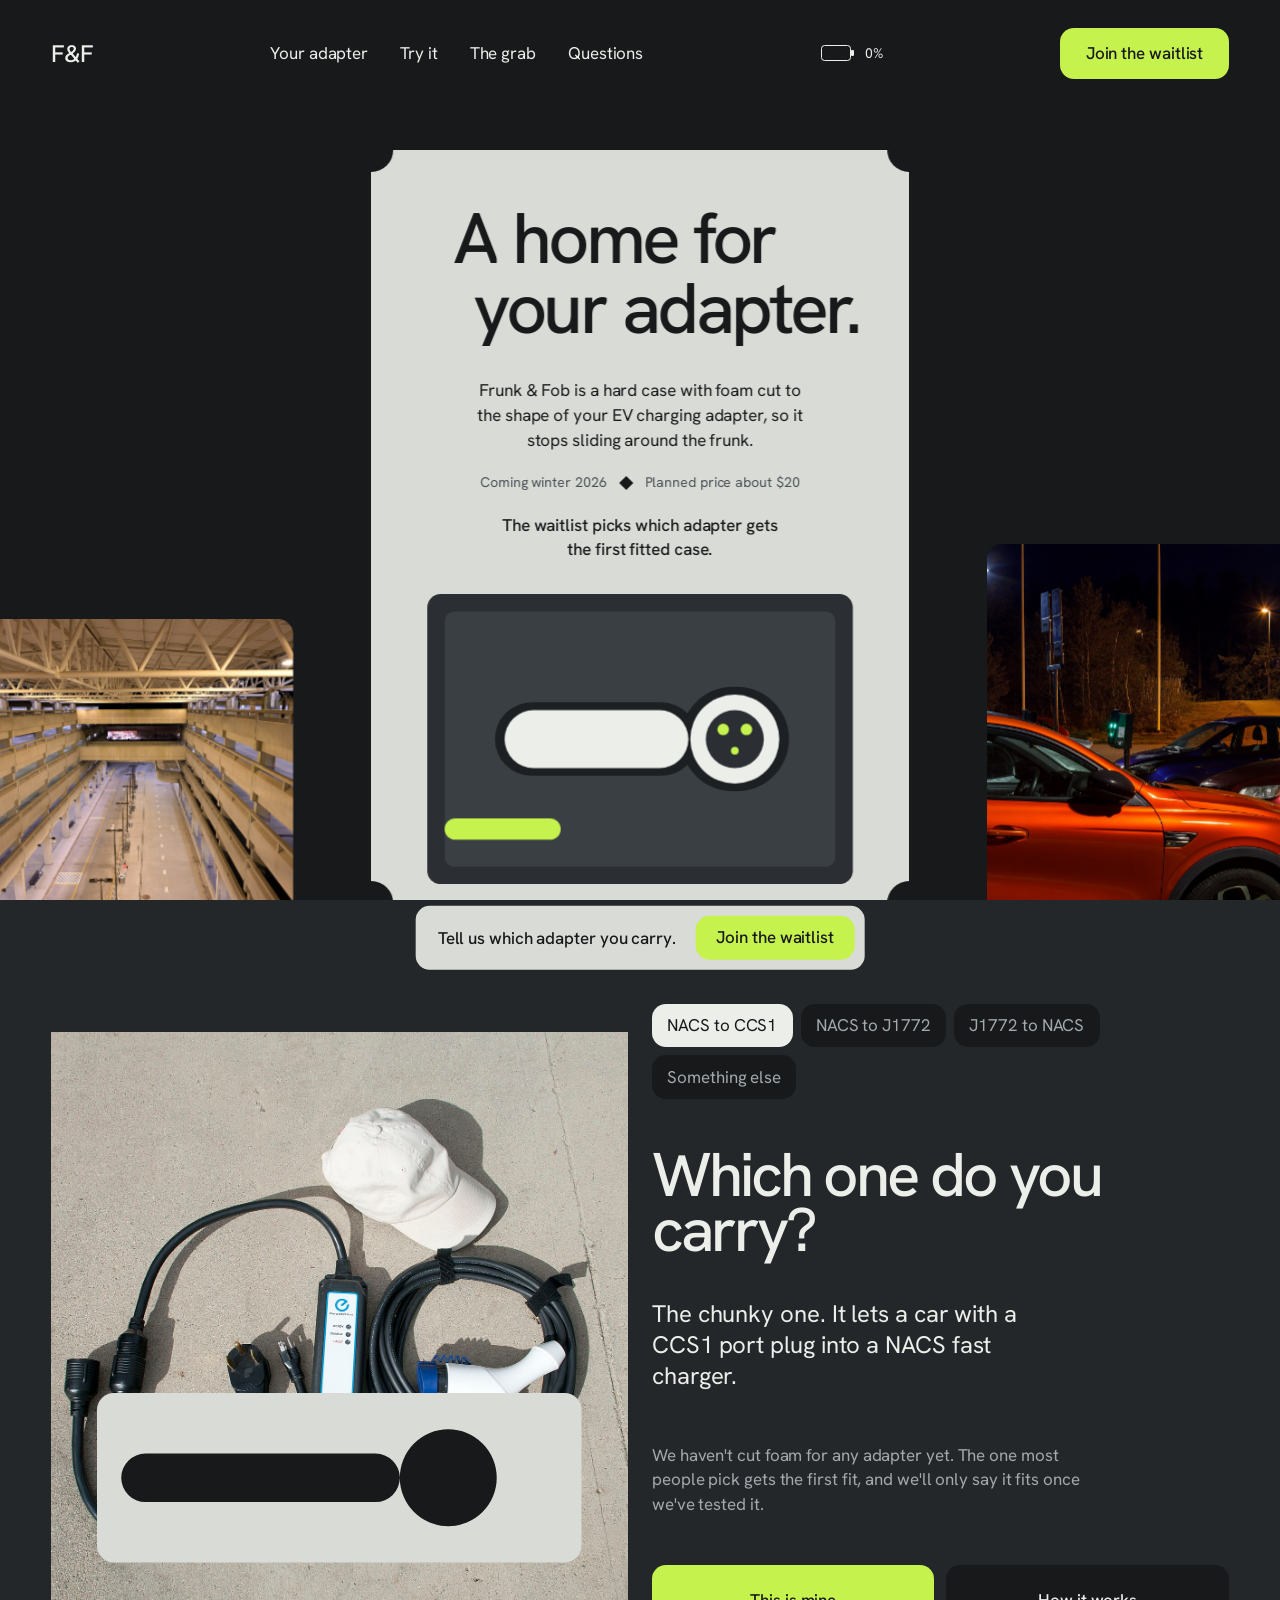
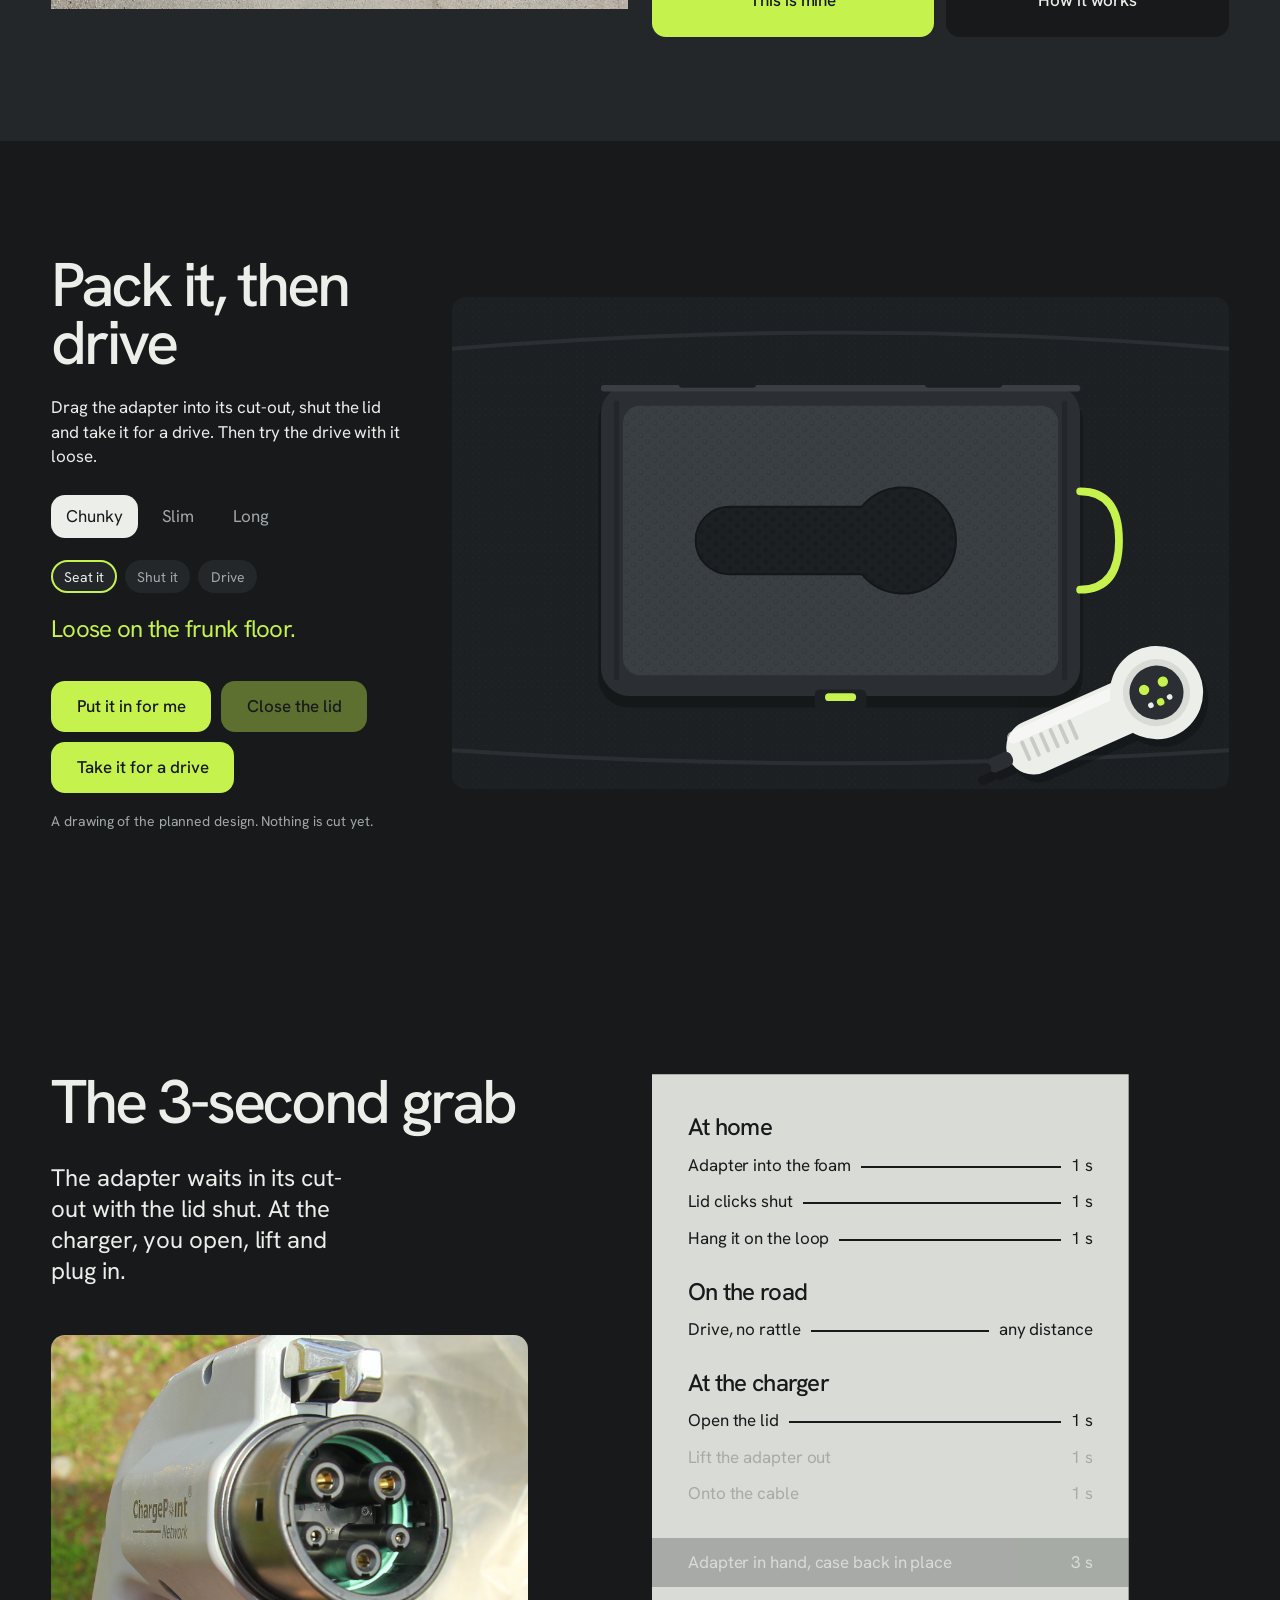
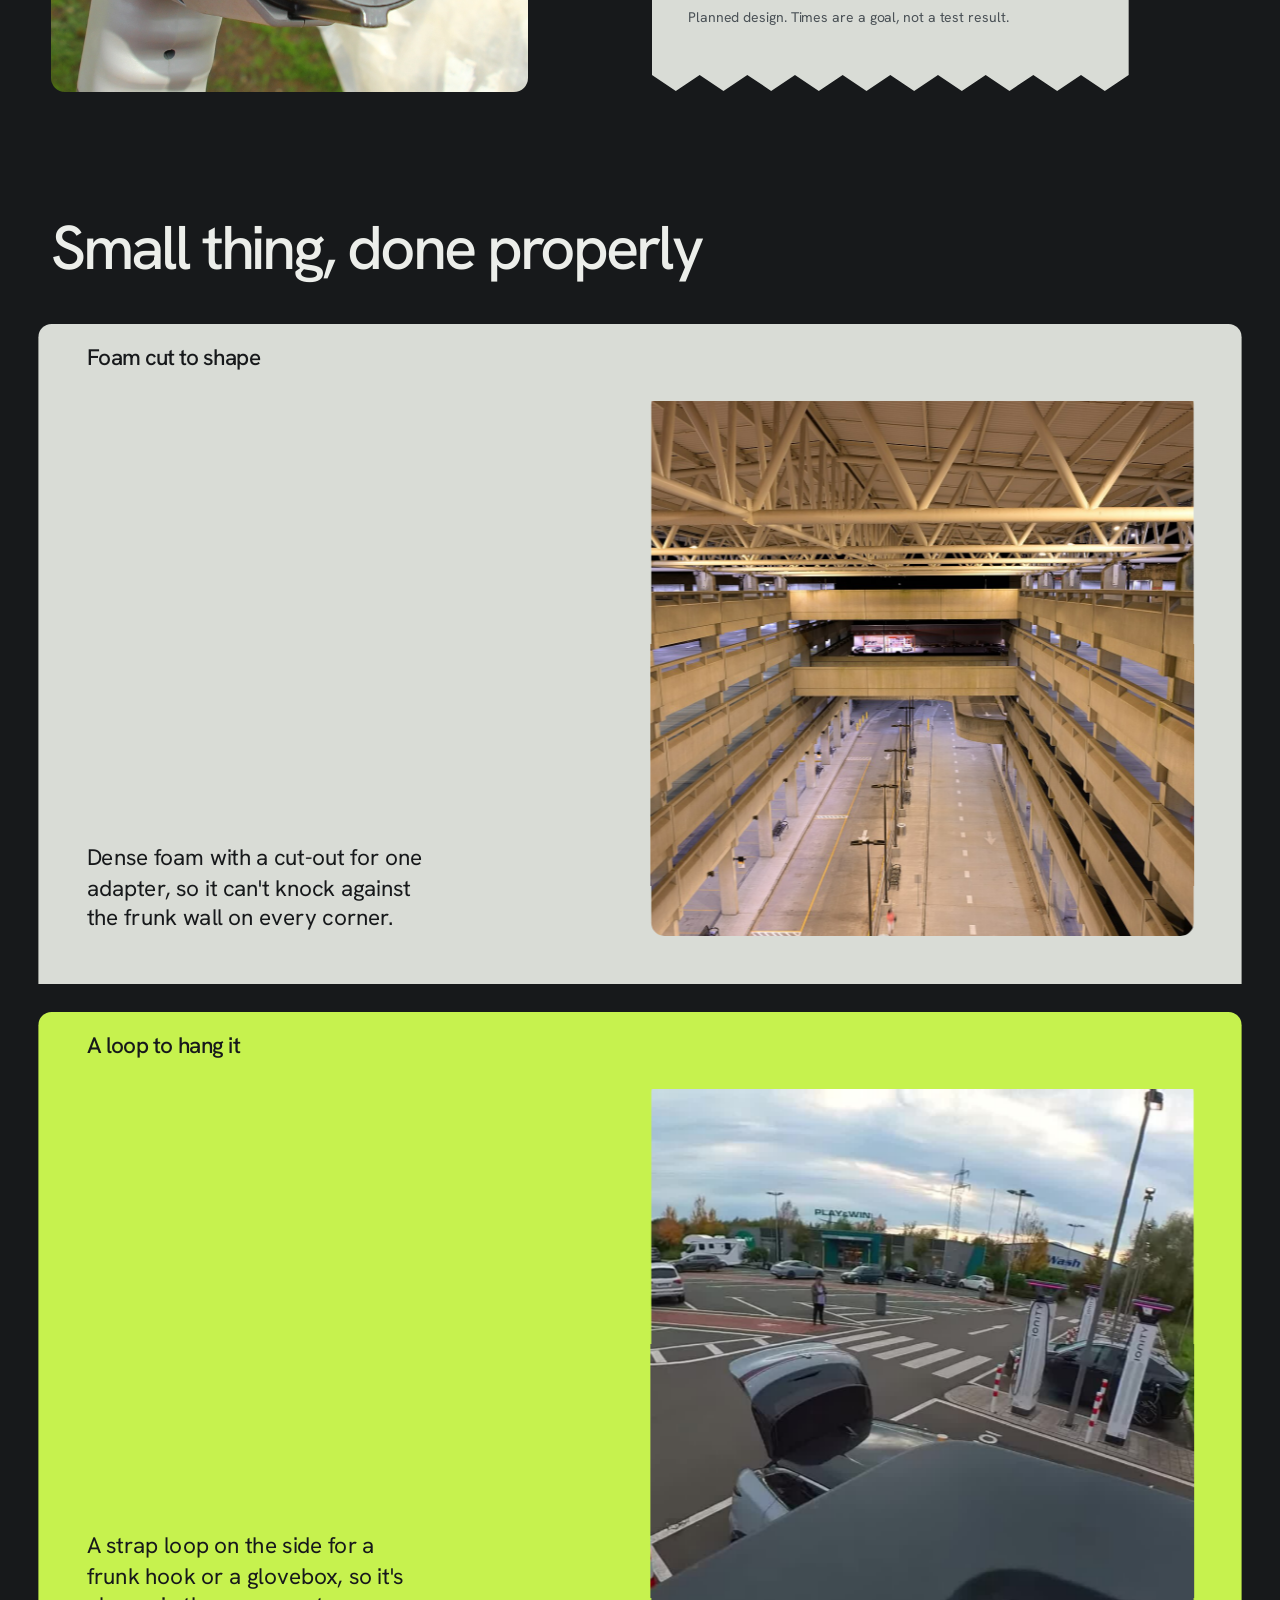
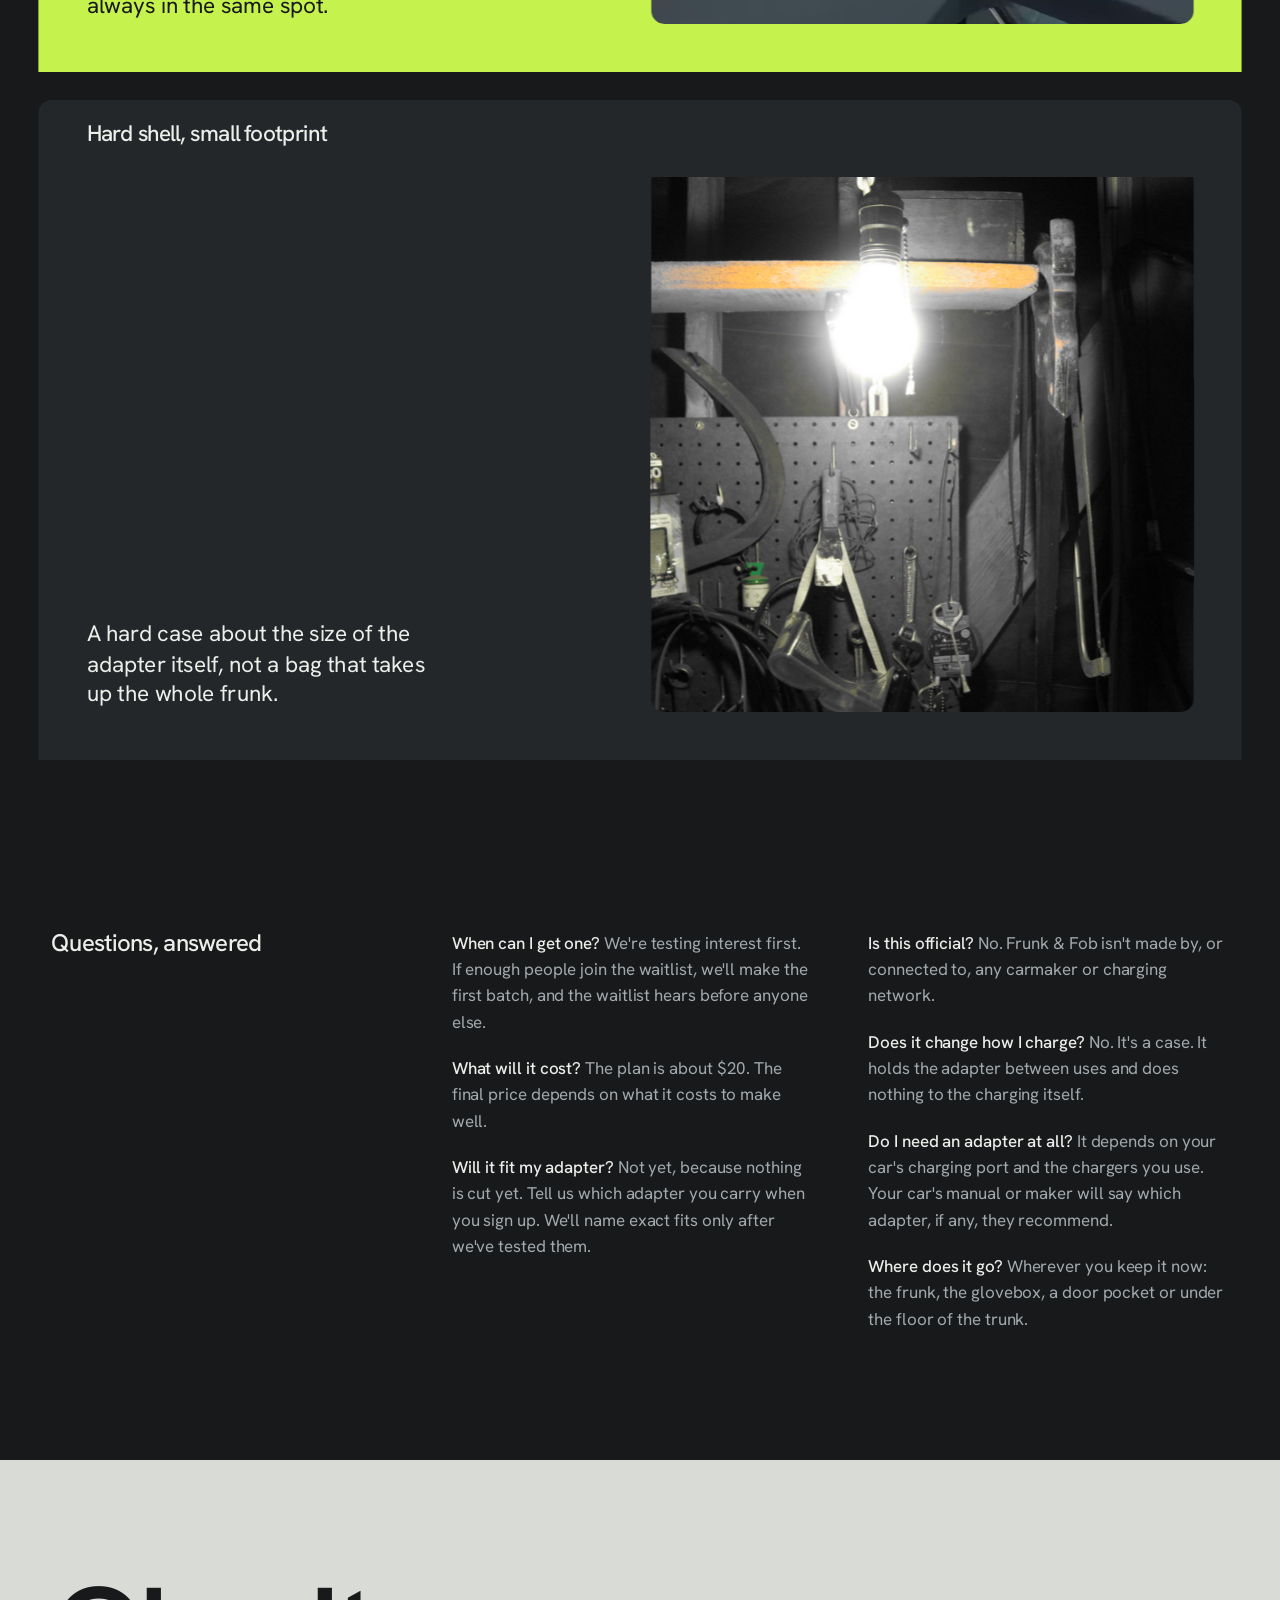
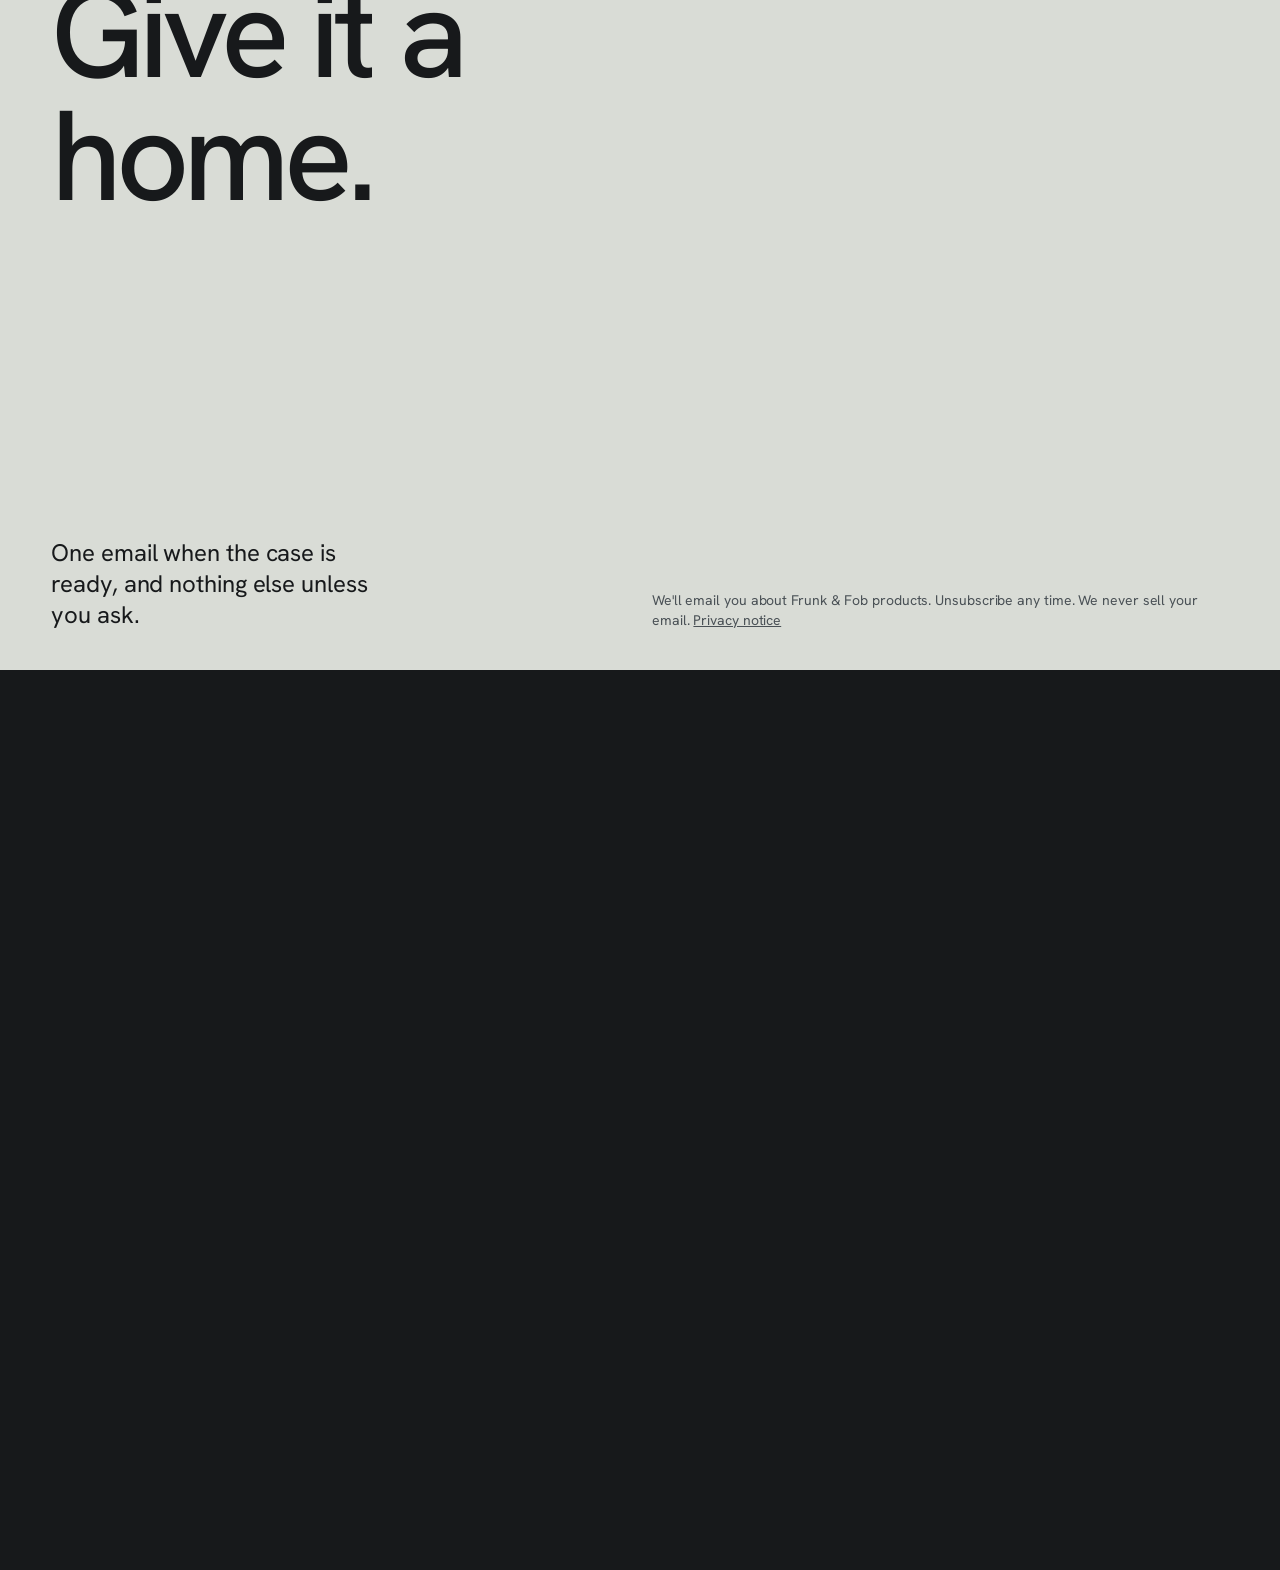
==== commit 334a7c45: "Waitlist privacy notice; consent and footer link to it Co-Authored-By: Claude Opus 5.5 <noreply@anth" ====
--- a/index.html
+++ b/index.html
@@ -415,7 +415,7 @@
       </script>
       <!-- End MailerLite Universal -->
       <div class="ml-embedded" data-form="9LzDLc"></div>
-      <p class="consent" id="consent">We'll email you about Frunk &amp; Fob products. Unsubscribe any time. We never sell your email. <a href="#privacy">Privacy note</a></p>
+      <p class="consent" id="consent">We'll email you about Frunk &amp; Fob products. Unsubscribe any time. We never sell your email. <a href="privacy.html">Privacy notice</a></p>
     </div>
   </div>
 </section>
@@ -427,7 +427,7 @@
   <div class="fcols">
     <div><span>Contact</span><span>frunkandfob@gmail.com</span></div>
     <div><a href="#adapter">Your adapter</a><a href="#grab">The grab</a><a href="#questions">Questions</a><a href="#waitlist">Waitlist</a></div>
-    <div id="privacy"><span>Privacy</span><span>We keep only your email and your adapter answer, to tell you about Frunk &amp; Fob. Email us to delete it.</span></div>
+    <div id="privacy"><span>Privacy</span><span>Your email and form answers are used to tell you about Frunk &amp; Fob, never sold or used for ads. <a href="privacy.html">Privacy notice</a>.</span></div>
     <div><span>Not affiliated</span><span>Not made by, or connected to, any carmaker or charging network. <span class="ai-note">Some visuals made with AI.</span></span></div>
     <p class="credits">Pictures and footage: <a href="https://commons.wikimedia.org/wiki/File:SAE_J1772_7058855567.jpg">“SAE J1772”</a> by Michael Hicks, <a href="https://creativecommons.org/licenses/by/2.0">CC BY 2.0</a>; <a href="https://commons.wikimedia.org/wiki/File:Gipe-Nies_home_charge_cable_02.jpg">“Home charge cable 02”</a> by Paul Gipe, <a href="https://creativecommons.org/licenses/by-sa/4.0">CC BY-SA 4.0</a>; <a href="https://commons.wikimedia.org/wiki/File:Quincy_Adams_station_parking_garage_at_night_July_2025.jpg">“Quincy Adams station parking garage at night”</a> by 4300streetcar, <a href="https://creativecommons.org/licenses/by/4.0">CC BY 4.0</a>; <a href="https://commons.wikimedia.org/wiki/File:LEVA_charging_station_at_night_in_Tuntorp_2.jpg">“LEVA charging station at night in Tuntorp 2”</a> by W.carter, <a href="https://creativecommons.org/licenses/by-sa/4.0">CC BY-SA 4.0</a>; <a href="https://commons.wikimedia.org/wiki/File:Ionity_Charging_Station_For_Electric_Cars_(2024).webm">“Ionity Charging Station For Electric Cars”</a> by Maximilian Schönherr, <a href="https://creativecommons.org/licenses/by-sa/4.0">CC BY-SA 4.0</a>, via Wikimedia Commons; <a href="https://www.flickr.com/photos/48718829@N00/322940783">“workbench”</a> by Bludgeoner86, <a href="https://creativecommons.org/licenses/by/2.0/">CC BY 2.0</a>, via Flickr.</p>
   </div>
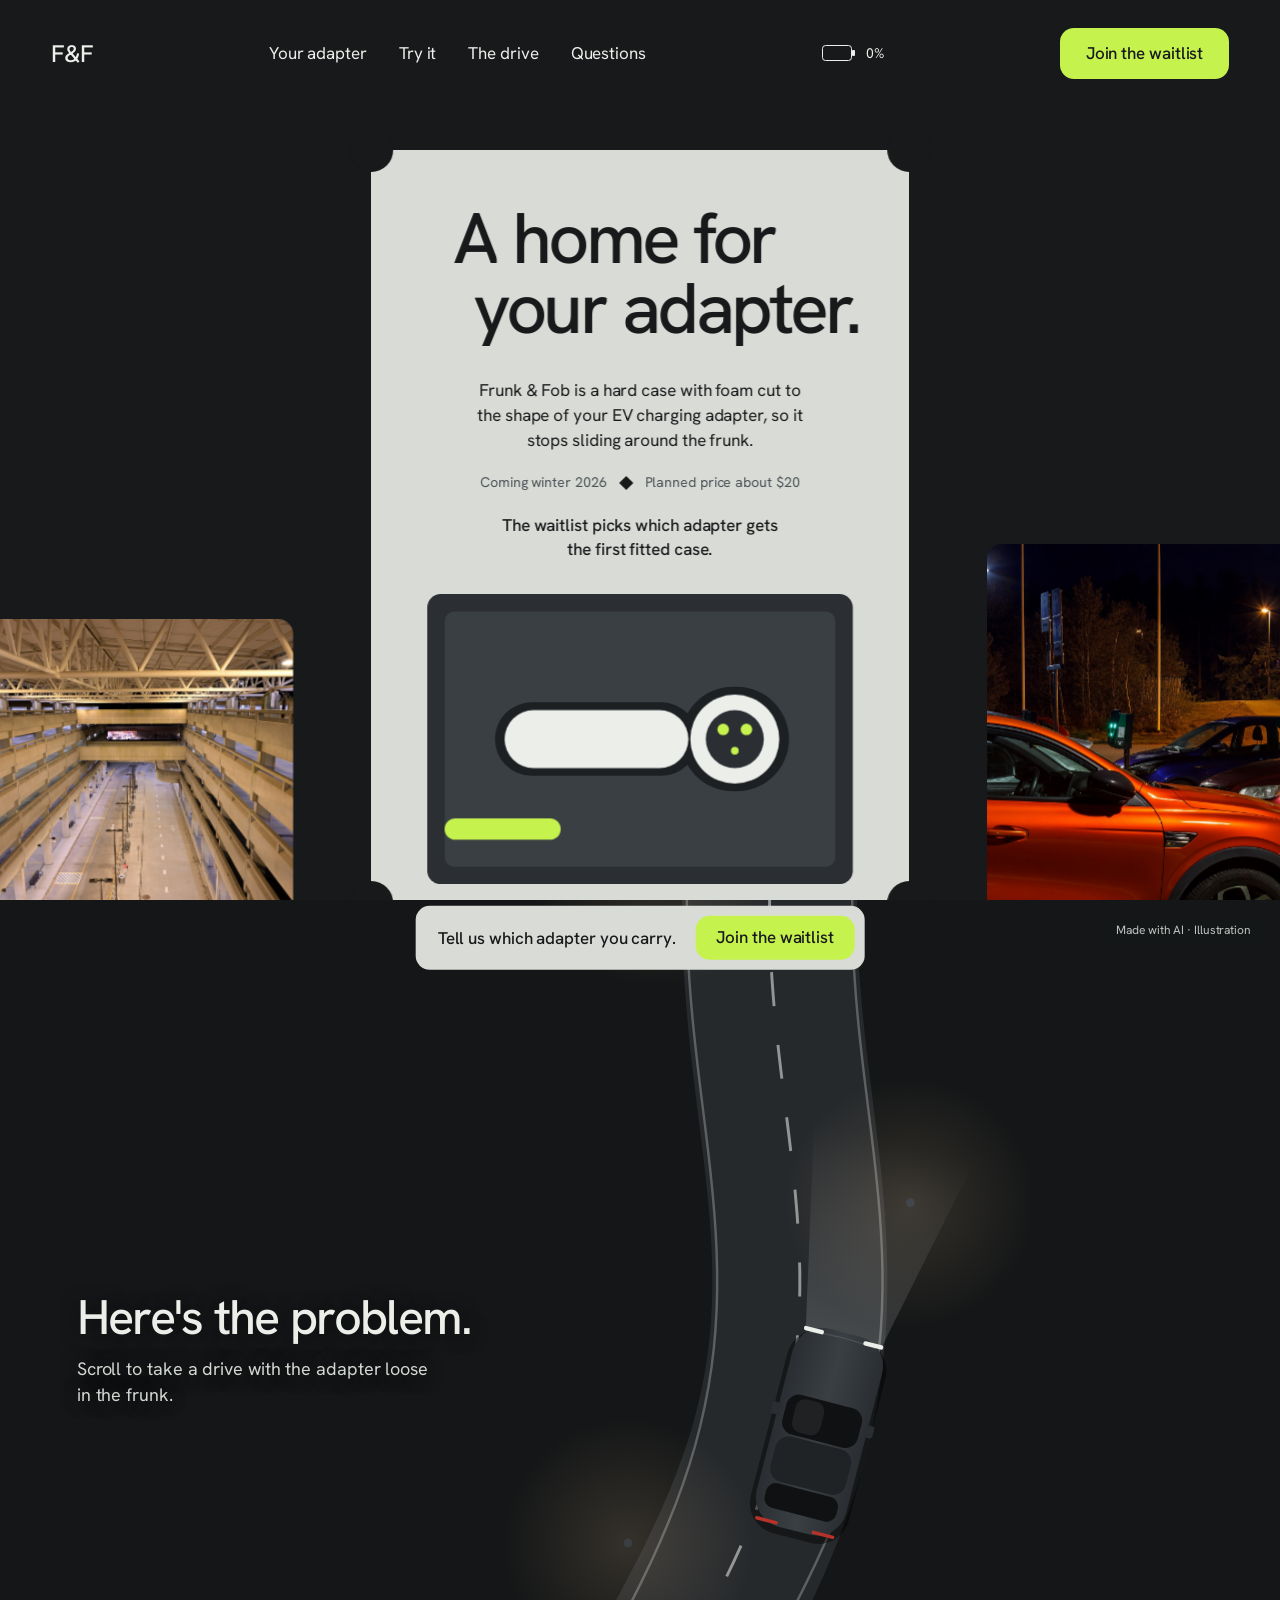
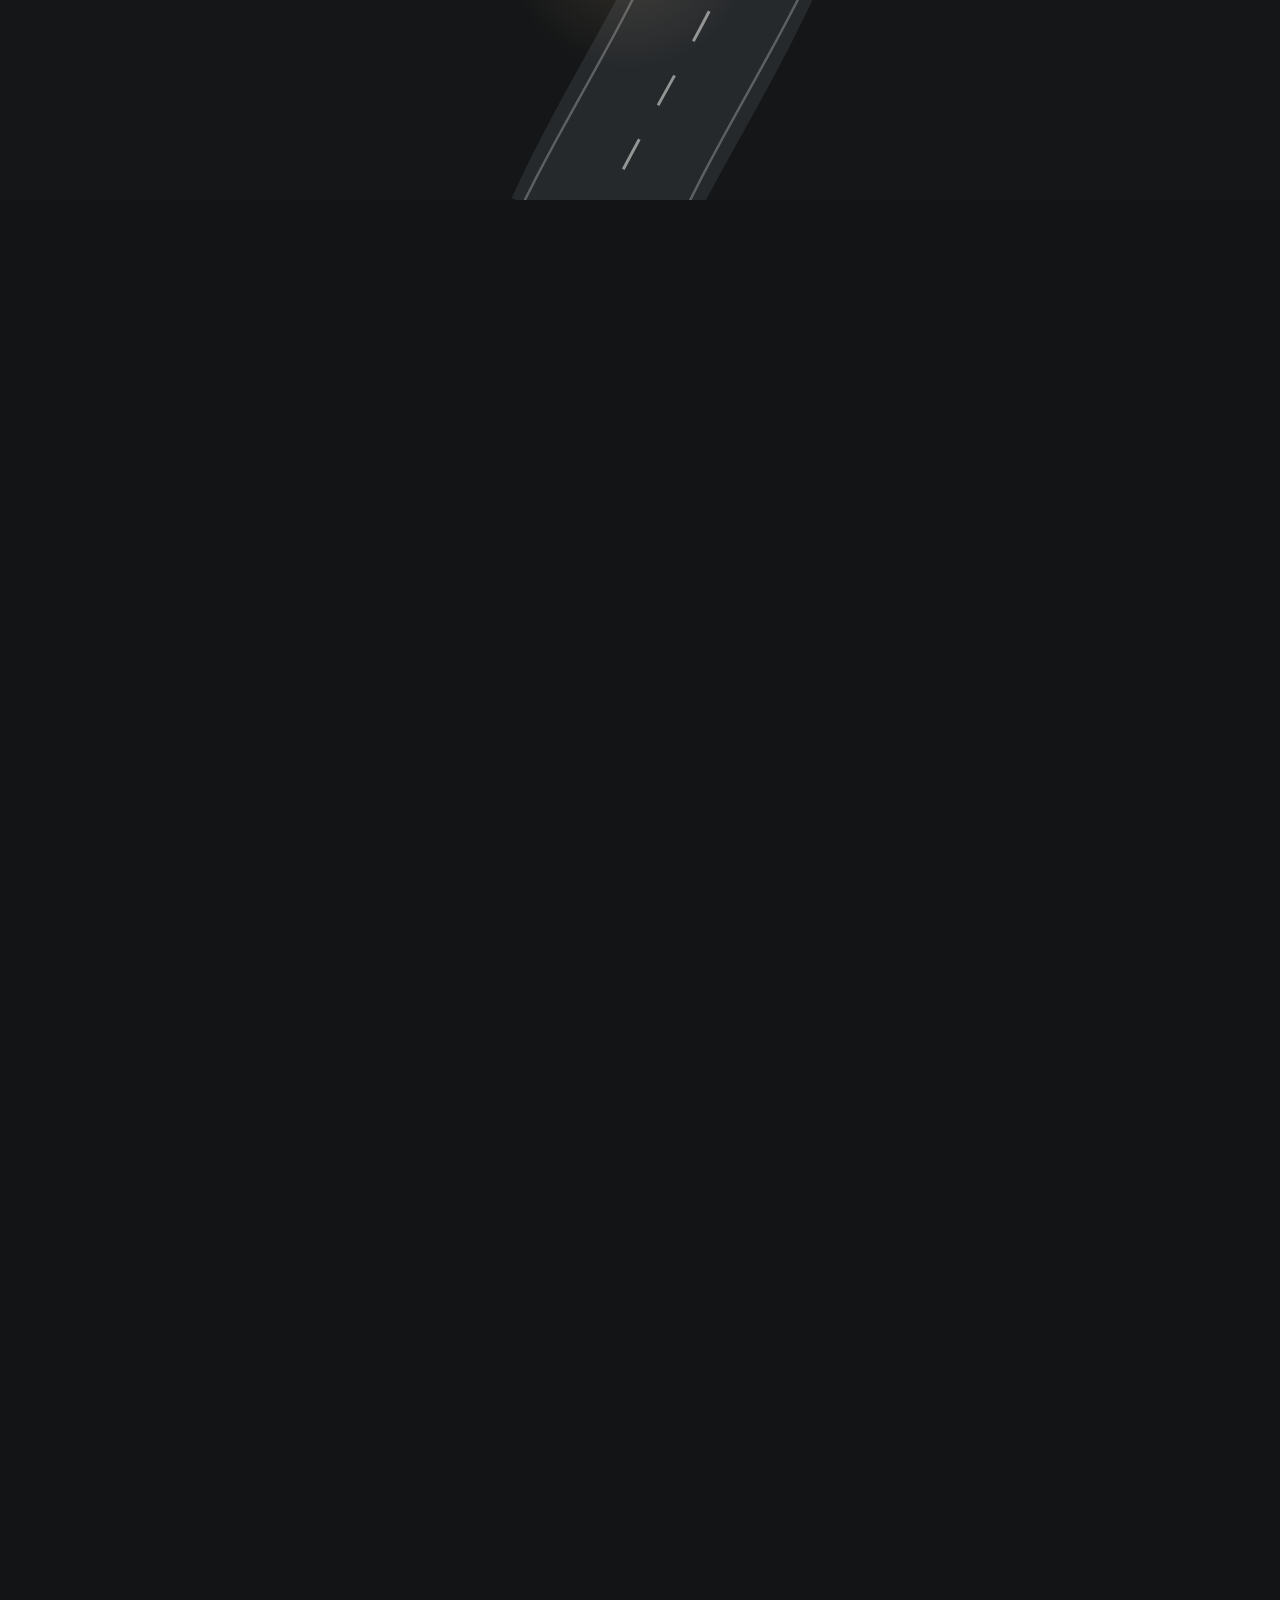
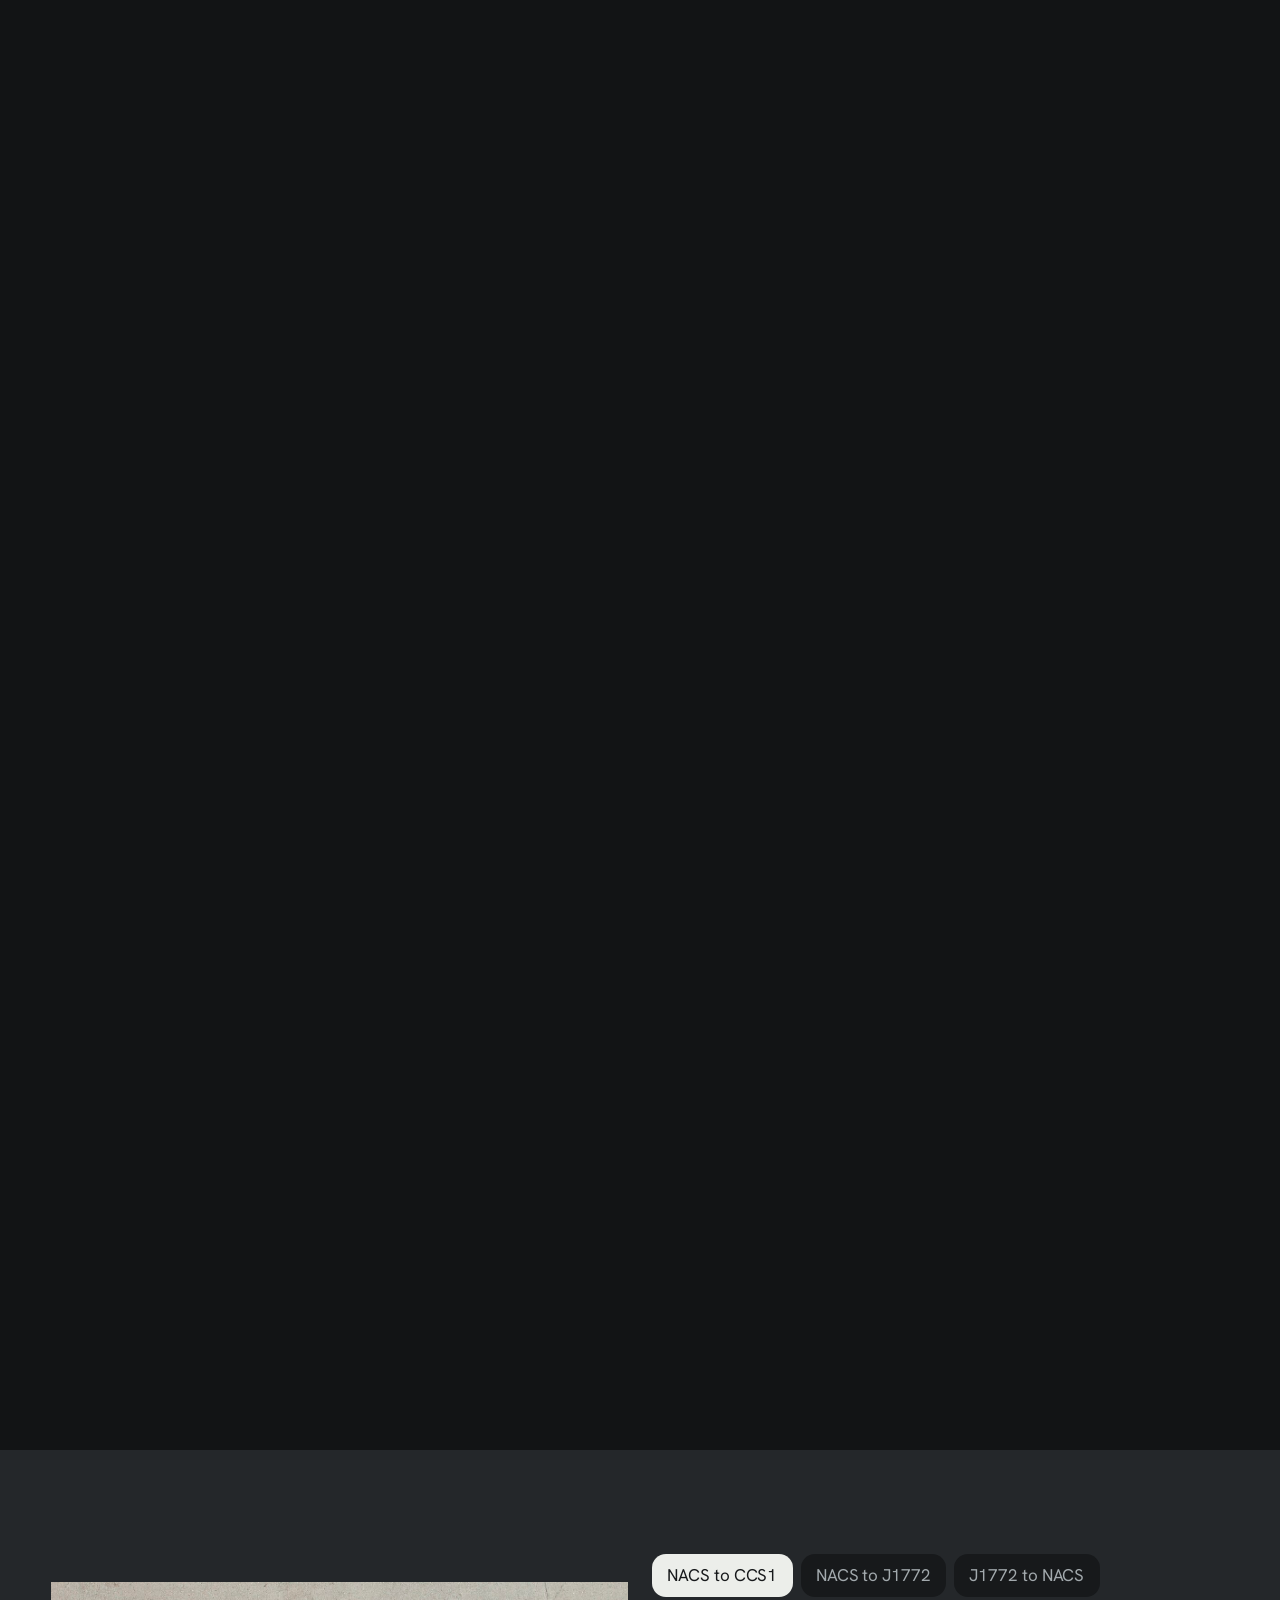
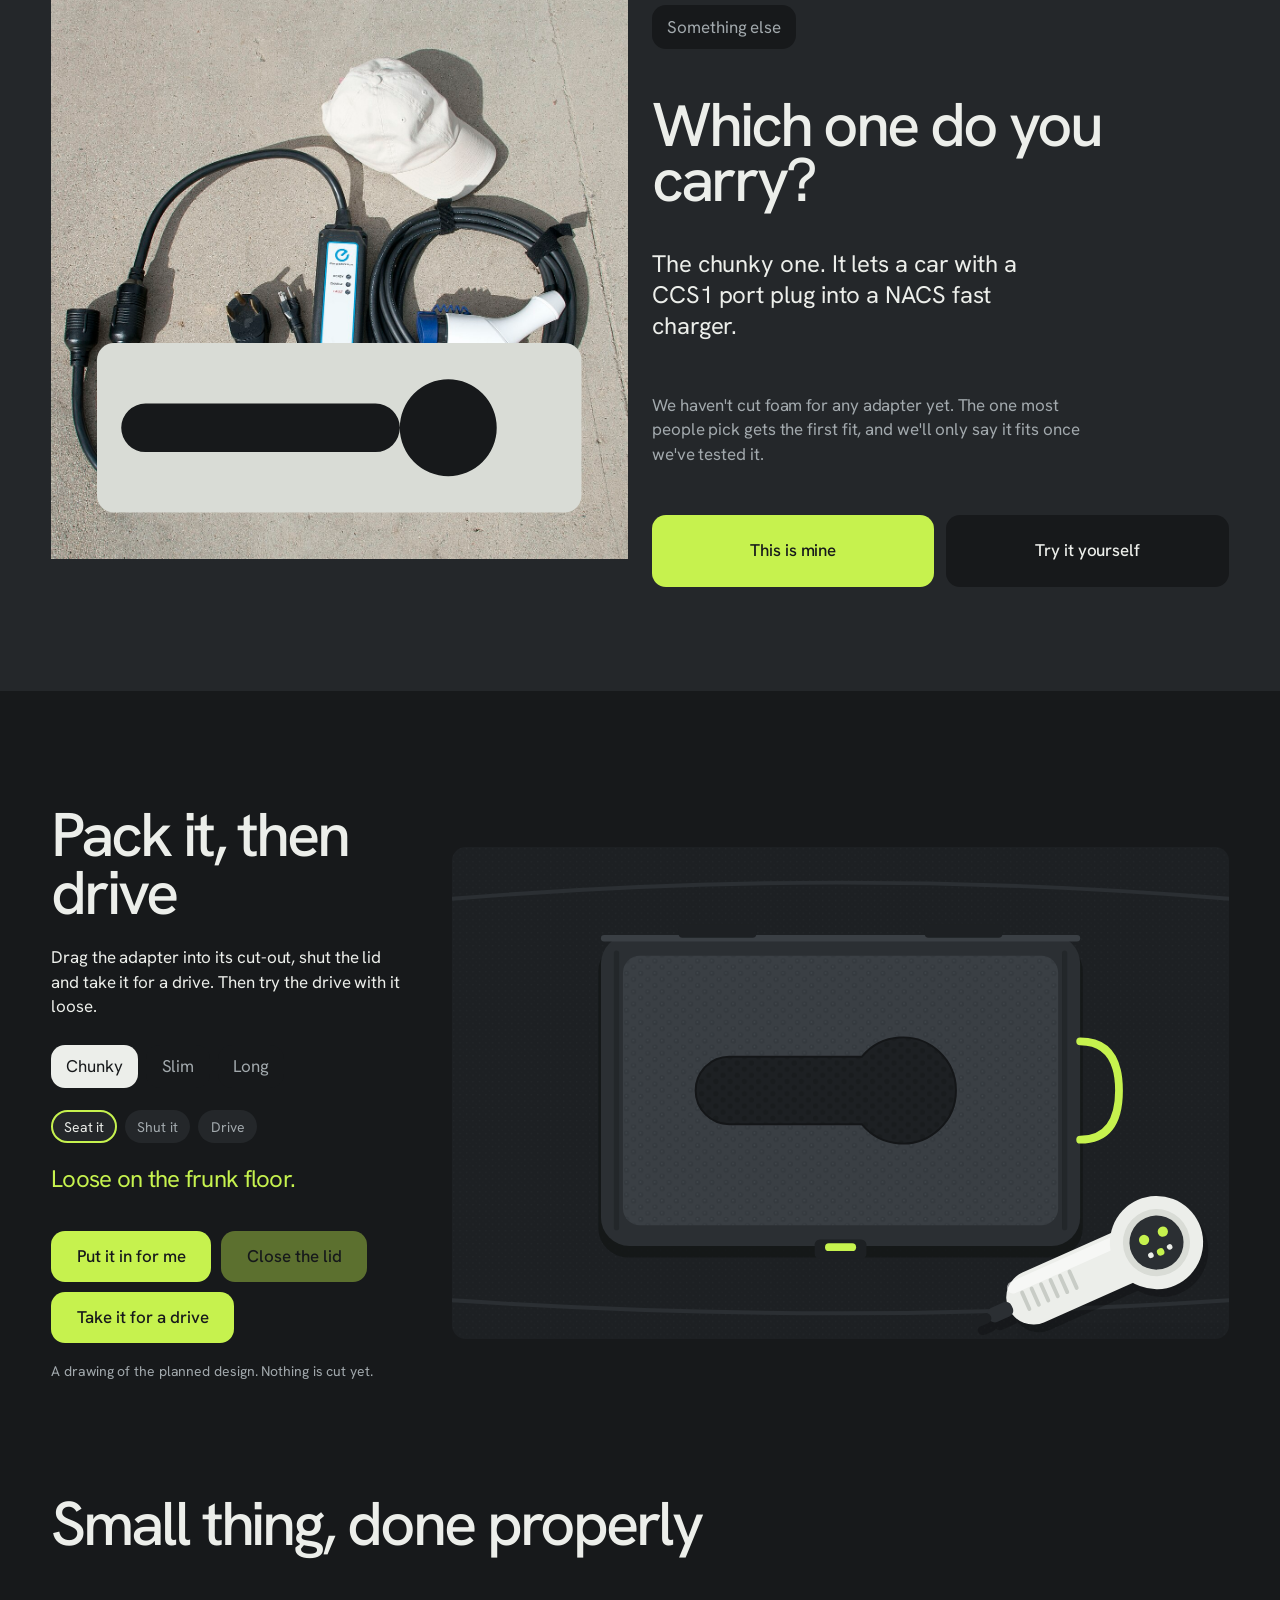
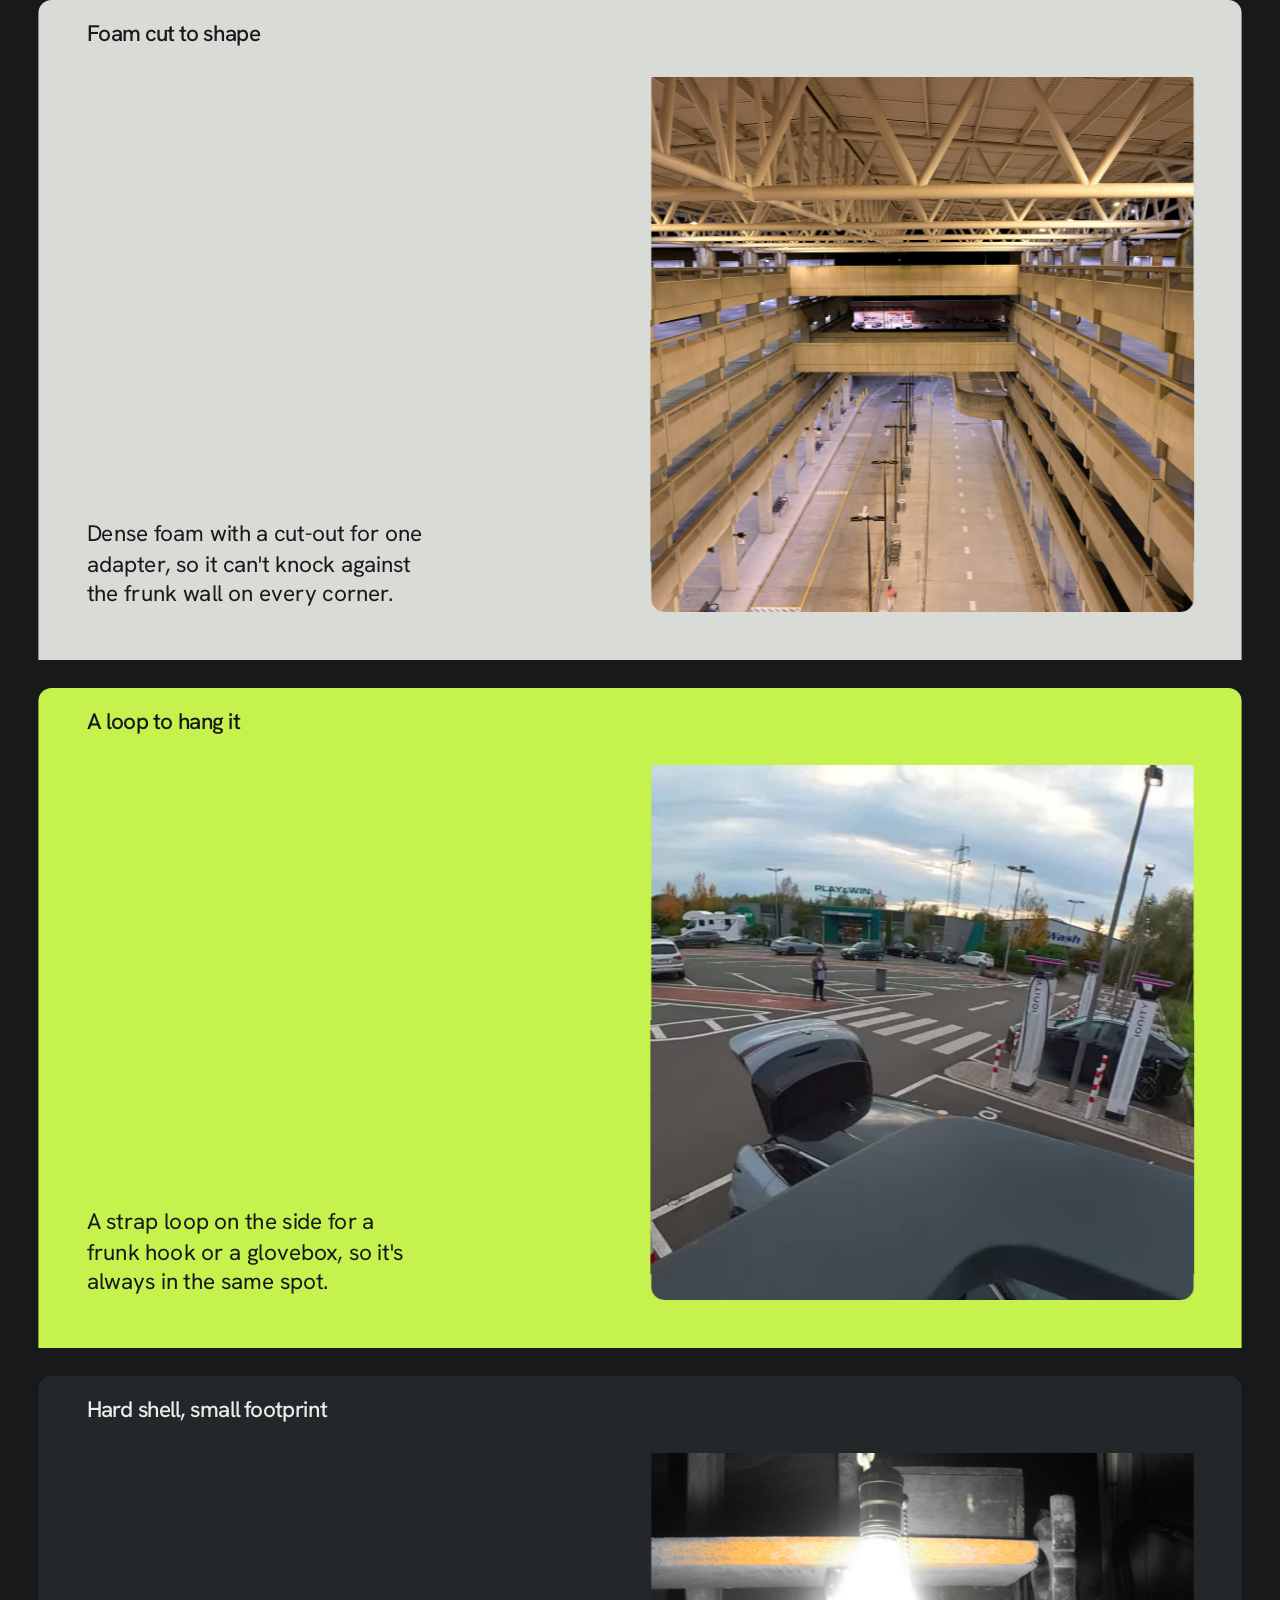
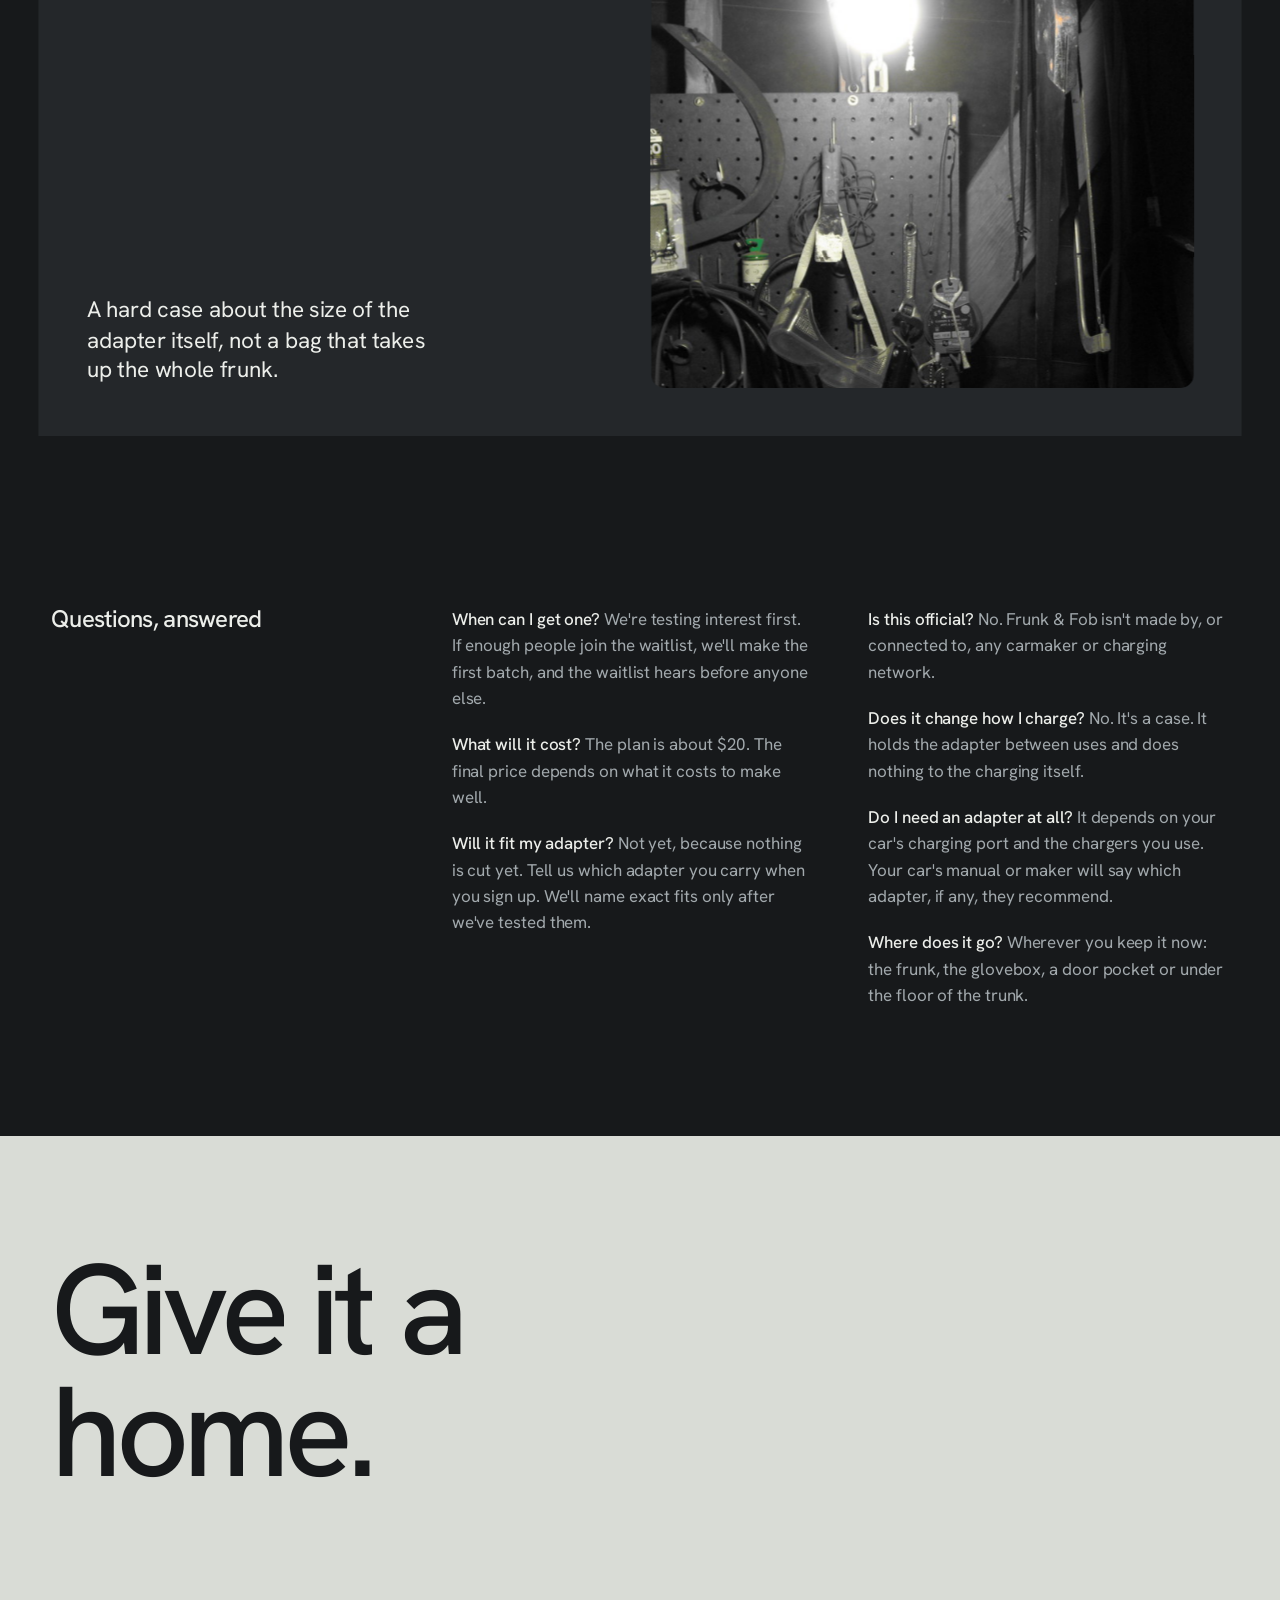
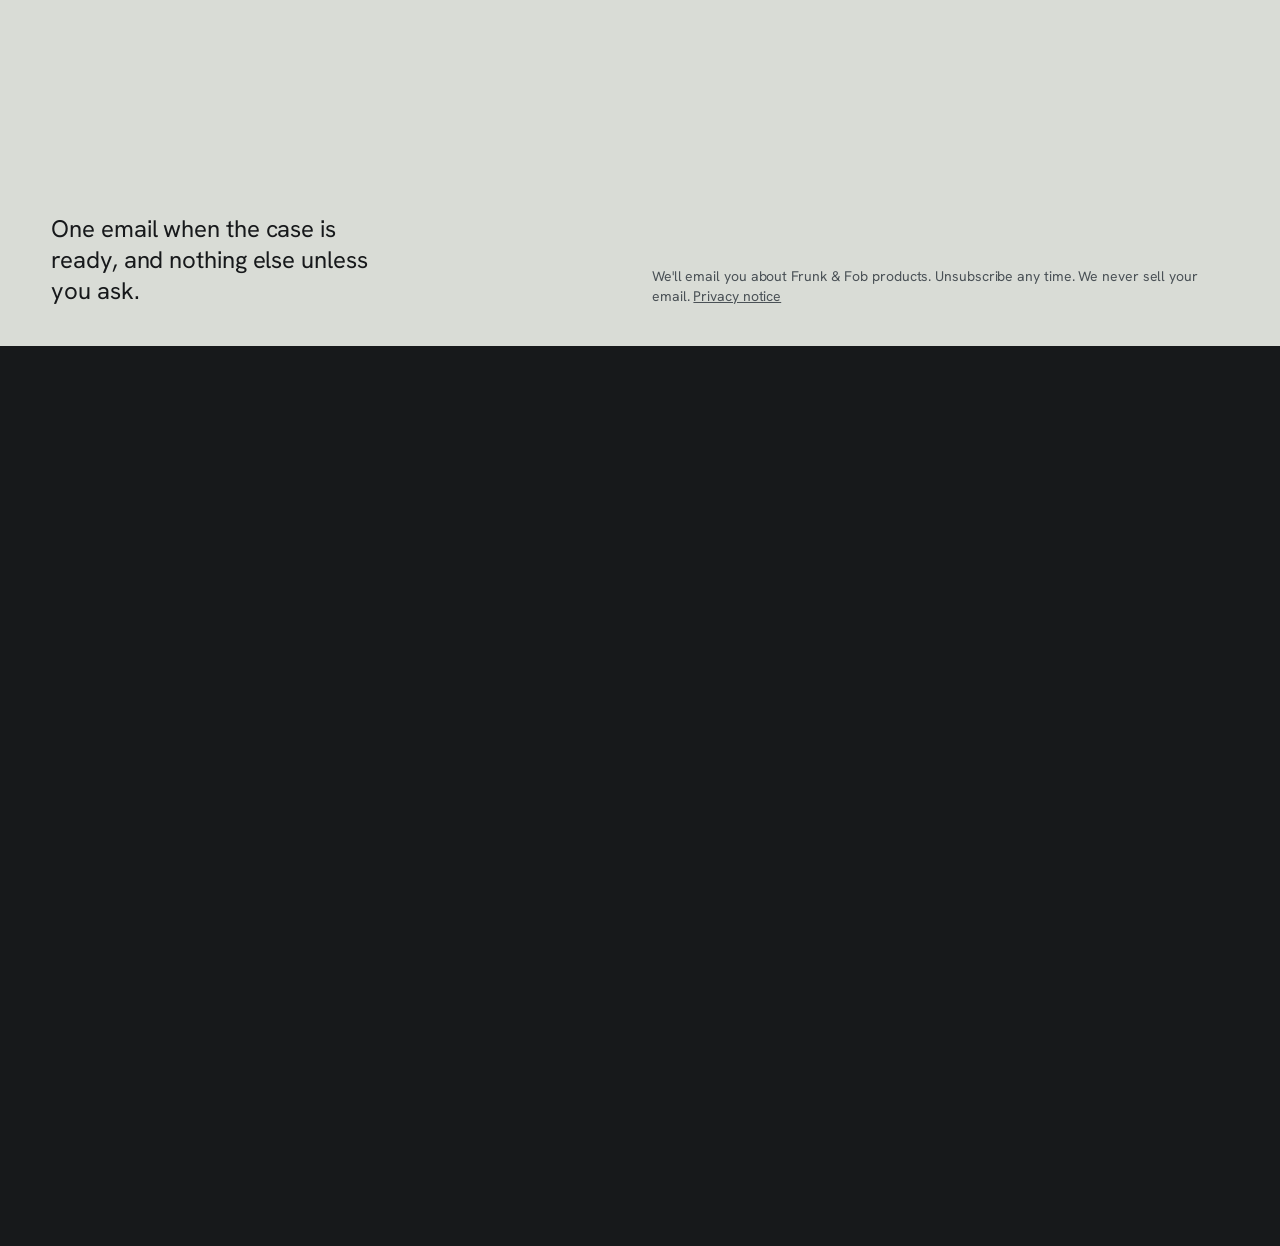
==== commit 3c161863: "Add the night-drive scroll film to the page Sam approved the mix of the live page and the night driv" ====
--- a/index.html
+++ b/index.html
@@ -243,6 +243,38 @@
 #signup#signup .ml-form-embedSubmit button.primary:hover{background:#000!important}
 #waitlist.ff-done h2,#waitlist.ff-done .cta-base>p,#waitlist.ff-done .consent{display:none}
 @media (max-width:899px){.ff-embed{margin-top:32px}}
+
+/* Night drive: one sticky canvas inside a tall scroll track, between the hero and the adapter picker.
+   Everything is namespaced nd- so it can't collide with the page's own classes. */
+.nd{--lime:#c6f24e;--nd-muted:#a2a9ad;position:relative;height:950vh;background:#121415}
+.nd-stage{position:sticky;top:0;height:100vh;height:100svh;overflow:hidden}
+.nd-stage canvas{position:absolute;inset:0;width:100%;height:100%;display:block}
+.nd-mark{position:absolute;top:18px;right:max(20px,env(safe-area-inset-right,0px));font:400 12px/1 "Hanken Grotesk",sans-serif;color:var(--ink);opacity:.8;background:rgba(23,25,27,.6);padding:6px 9px;border-radius:999px;z-index:3}
+.nd-beat{position:absolute;left:max(24px,6vw);top:50%;width:min(460px,36vw);transform:translateY(-50%);display:grid;gap:14px;opacity:0;pointer-events:none;z-index:2;text-shadow:0 1px 18px rgba(10,11,12,.6)}
+.nd-beat h2{font-size:clamp(32px,3.8vw,54px);line-height:1;font-weight:500;letter-spacing:-.035em;margin:0}
+.nd-beat p{font-size:18px;line-height:1.45;color:#d3d7d2;max-width:36ch;margin:0}
+.nd-beat .nd-small{font-size:14px;color:var(--nd-muted)}
+.nd-steps{list-style:none;margin:4px 0 0;padding:0;display:grid;gap:8px}
+.nd-steps li{display:flex;justify-content:space-between;gap:16px;max-width:300px;font:500 21px/1.2 "Hanken Grotesk",sans-serif;letter-spacing:-.02em;color:rgba(236,238,234,.38);border-bottom:1px solid rgba(236,238,234,.14);padding-bottom:8px;transition:color .2s ease}
+.nd-steps li span{font-weight:400;font-size:15px;color:inherit}
+.nd-steps li.on{color:var(--ink)}
+.nd-steps li.on span{color:var(--lime)}
+.nd-clock{font:500 clamp(64px,8vw,112px)/.9 "Hanken Grotesk",sans-serif;letter-spacing:-.05em;font-variant-numeric:tabular-nums}
+.nd-clock small{font-size:.35em;letter-spacing:-.02em;color:var(--nd-muted);margin-left:.15em}
+.nd-hint{position:absolute;left:50%;bottom:calc(26px + env(safe-area-inset-bottom,0px));transform:translateX(-50%);font:400 13px/1 "Hanken Grotesk",sans-serif;color:var(--nd-muted);display:grid;justify-items:center;gap:10px;z-index:2}
+.nd-hint i{display:block;width:1px;height:34px;background:linear-gradient(var(--lime),transparent);transform-origin:top}
+@media (prefers-reduced-motion:no-preference){.nd-hint i{animation:ndDrop 1.8s ease-in-out infinite}}
+@keyframes ndDrop{0%{transform:scaleY(0)}50%{transform:scaleY(1)}100%{transform:scaleY(1);opacity:0}}
+@media (max-width:760px){
+  .nd{height:1050vh}
+  .nd-beat{left:max(20px,env(safe-area-inset-left,0px));right:max(20px,env(safe-area-inset-right,0px));top:auto;bottom:calc(40px + env(safe-area-inset-bottom,0px));width:auto;transform:none;gap:10px}
+  .nd-beat h2{font-size:32px}
+  .nd-beat p{font-size:16px}
+  .nd-steps li{font-size:18px}
+  .nd-clock{font-size:64px}
+  .nd-stage::after{content:"";position:absolute;inset:auto 0 0 0;height:50%;background:linear-gradient(transparent,rgba(14,15,16,.86) 52%);pointer-events:none;z-index:1}
+  .nd-hint{display:none}
+}
 </style>
 </head>
 <body class="no-js">
@@ -252,7 +284,7 @@
   <ul>
     <li><a href="#adapter">Your adapter</a></li>
     <li><a href="#pack">Try it</a></li>
-    <li><a href="#grab">The grab</a></li>
+    <li><a href="#drive">The drive</a></li>
     <li><a href="#questions">Questions</a></li>
   </ul>
   <span class="charge" aria-hidden="true"><svg viewBox="0 0 34 16"><rect x=".5" y=".5" width="29" height="15" rx="3" fill="none" stroke="currentColor"/><rect x="30" y="5" width="3" height="6" rx="1" fill="currentColor"/><rect id="cell" x="3" y="3" width="0" height="10" rx="1.5" fill="var(--accent)"/></svg><span id="pct">0%</span></span>
@@ -284,6 +316,44 @@
   </div>
 </section>
 
+<section id="drive" class="nd" aria-label="The adapter case on a night drive, as an animation">
+  <div class="nd-stage">
+    <canvas id="ndCv" aria-hidden="true"></canvas>
+    <div class="nd-mark">Made with AI · Illustration</div>
+    <div class="nd-beat" data-a="-1" data-b="0.075">
+      <h2>Here's the problem.</h2>
+      <p>Scroll to take a drive with the adapter loose in the frunk.</p>
+    </div>
+    <div class="nd-beat" data-a="0.085" data-b="0.235">
+      <h2>Every corner, the same clunk.</h2>
+      <p>Loose in the frunk, the adapter slides into the wall on every turn.</p>
+    </div>
+    <div class="nd-beat" data-a="0.31" data-b="0.465">
+      <h2>Foam cut to its shape.</h2>
+      <ol class="nd-steps" id="ndPack">
+        <li data-a="0.32">Lift it in</li>
+        <li data-a="0.42">It seats in the foam</li>
+        <li data-a="0.44">The lid shuts</li>
+      </ol>
+    </div>
+    <div class="nd-beat" data-a="0.5" data-b="0.635">
+      <h2>Same corners. Nothing moves.</h2>
+      <p>A hard case about the size of the adapter, with a loop to hang it on a frunk hook.</p>
+    </div>
+    <div class="nd-beat" data-a="0.71" data-b="9">
+      <h2>The 3-second grab.</h2>
+      <div class="nd-clock" id="ndClock">0.0<small>s</small></div>
+      <ol class="nd-steps" id="ndGrab">
+        <li data-a="0.74">Open the lid <span>1 s</span></li>
+        <li data-a="0.77">Lift it out <span>1 s</span></li>
+        <li data-a="0.80">Onto the cable <span>1 s</span></li>
+      </ol>
+      <p class="nd-small">Planned design. Times are a goal, not a test result.</p>
+    </div>
+    <div class="nd-hint" id="ndHint"><span>Scroll</span><i></i></div>
+  </div>
+</section>
+
 <section id="adapter" class="show grid" aria-labelledby="h-show">
   <figure class="plate rise">
     <img src="assets/cable.jpg" alt="A portable EV charging cable coiled on a concrete floor" width="1920" height="1275">
@@ -303,7 +373,7 @@
     </div>
     <div class="cells">
       <a class="btn" href="#waitlist" id="mine">This is mine</a>
-      <a class="btn alt" href="#grab">How it works</a>
+      <a class="btn alt" href="#pack">Try it yourself</a>
     </div>
   </div>
 </section>
@@ -357,29 +427,6 @@
     </svg>
   </div>
 </section>
-
-<section id="grab" class="how grid" aria-labelledby="h-how">
-  <div class="how-copy">
-    <h2 id="h-how" class="rise">The 3-second grab</h2>
-    <p class="rise">The adapter waits in its cut-out with the lid shut. At the charger, you open, lift and plug in.</p>
-    <img class="rise" src="assets/plug.jpg" alt="Close-up of a J1772 charging plug and its pins" width="1568" height="1259">
-  </div>
-  <div class="slip rise" aria-label="The planned routine, step by step">
-    <h3>At home</h3>
-    <div class="row"><span>Adapter into the foam</span><i class="dots"></i><span>1 s</span></div>
-    <div class="row"><span>Lid clicks shut</span><i class="dots"></i><span>1 s</span></div>
-    <div class="row"><span>Hang it on the loop</span><i class="dots"></i><span>1 s</span></div>
-    <h3>On the road</h3>
-    <div class="row"><span>Drive, no rattle</span><i class="dots"></i><span>any distance</span></div>
-    <h3>At the charger</h3>
-    <div class="row"><span>Open the lid</span><i class="dots"></i><span>1 s</span></div>
-    <div class="row"><span>Lift the adapter out</span><i class="dots"></i><span>1 s</span></div>
-    <div class="row"><span>Onto the cable</span><i class="dots"></i><span>1 s</span></div>
-    <div class="row total"><span>Adapter in hand, case back in place</span><i class="dots"></i><span>3 s</span></div>
-    <small>Planned design. Times are a goal, not a test result.</small>
-  </div>
-</section>
-
 <section class="feat" aria-labelledby="h-feat">
   <div class="feat-head"><h2 id="h-feat" class="rise">Small thing, done properly</h2></div>
   <div class="sheets">
@@ -426,9 +473,9 @@
   <h2 id="h-foot" class="sr">Frunk &amp; Fob</h2>
   <div class="fcols">
     <div><span>Contact</span><span>frunkandfob@gmail.com</span></div>
-    <div><a href="#adapter">Your adapter</a><a href="#grab">The grab</a><a href="#questions">Questions</a><a href="#waitlist">Waitlist</a></div>
+    <div><a href="#adapter">Your adapter</a><a href="#drive">The drive</a><a href="#questions">Questions</a><a href="#waitlist">Waitlist</a></div>
     <div id="privacy"><span>Privacy</span><span>Your email and form answers are used to tell you about Frunk &amp; Fob, never sold or used for ads. <a href="privacy.html">Privacy notice</a>.</span></div>
-    <div><span>Not affiliated</span><span>Not made by, or connected to, any carmaker or charging network. <span class="ai-note">Some visuals made with AI.</span></span></div>
+    <div><span>Not affiliated</span><span>Not made by, or connected to, any carmaker or charging network. <span class="ai-note">Some visuals made with AI. The night drive is an animation of the planned design.</span></span></div>
     <p class="credits">Pictures and footage: <a href="https://commons.wikimedia.org/wiki/File:SAE_J1772_7058855567.jpg">“SAE J1772”</a> by Michael Hicks, <a href="https://creativecommons.org/licenses/by/2.0">CC BY 2.0</a>; <a href="https://commons.wikimedia.org/wiki/File:Gipe-Nies_home_charge_cable_02.jpg">“Home charge cable 02”</a> by Paul Gipe, <a href="https://creativecommons.org/licenses/by-sa/4.0">CC BY-SA 4.0</a>; <a href="https://commons.wikimedia.org/wiki/File:Quincy_Adams_station_parking_garage_at_night_July_2025.jpg">“Quincy Adams station parking garage at night”</a> by 4300streetcar, <a href="https://creativecommons.org/licenses/by/4.0">CC BY 4.0</a>; <a href="https://commons.wikimedia.org/wiki/File:LEVA_charging_station_at_night_in_Tuntorp_2.jpg">“LEVA charging station at night in Tuntorp 2”</a> by W.carter, <a href="https://creativecommons.org/licenses/by-sa/4.0">CC BY-SA 4.0</a>; <a href="https://commons.wikimedia.org/wiki/File:Ionity_Charging_Station_For_Electric_Cars_(2024).webm">“Ionity Charging Station For Electric Cars”</a> by Maximilian Schönherr, <a href="https://creativecommons.org/licenses/by-sa/4.0">CC BY-SA 4.0</a>, via Wikimedia Commons; <a href="https://www.flickr.com/photos/48718829@N00/322940783">“workbench”</a> by Bludgeoner86, <a href="https://creativecommons.org/licenses/by/2.0/">CC BY 2.0</a>, via Flickr.</p>
   </div>
   <div class="word" aria-hidden="true"><svg viewBox="0 0 1000 150"><text x="500" y="128" text-anchor="middle" textLength="990" lengthAdjust="spacingAndGlyphs" font-family="Hanken Grotesk, sans-serif" font-weight="500" font-size="160" letter-spacing="-6" fill="#eceeea">Frunk &amp; Fob</text></svg></div>
@@ -479,7 +526,7 @@
 const wd=document.querySelector('.word');new IntersectionObserver(([e],o)=>{if(e.isIntersecting){wd.classList.add('in');o.disconnect()}}).observe(wd);
 /* the slip ticks its steps one at a time */
 const rows=[...document.querySelectorAll('.slip .row')];
-new IntersectionObserver(([e],o)=>{if(!e.isIntersecting)return;rows.forEach((r,i)=>setTimeout(()=>r.classList.add('on'),reduce?0:300+i*260));o.disconnect()},{threshold:.35}).observe(document.querySelector('.slip'));
+document.querySelector('.slip')&&new IntersectionObserver(([e],o)=>{if(!e.isIntersecting)return;rows.forEach((r,i)=>setTimeout(()=>r.classList.add('on'),reduce?0:300+i*260));o.disconnect()},{threshold:.35}).observe(document.querySelector('.slip'));
 /* a new adapter drops into the foam on every pick */
 const cut=document.getElementById('cut');
 document.querySelectorAll('.tabs button').forEach(b=>b.addEventListener('click',()=>{if(reduce)return;
@@ -583,5 +630,246 @@
   if(ok&&getComputedStyle(ok).display!=='none'){document.getElementById('waitlist').classList.add('ff-done');mo.disconnect()}});
   mo.observe(host,{childList:true,subtree:true,attributes:true,attributeFilter:['style','class']})})();
 </script>
+<script>
+/* night drive */
+(function(){
+'use strict';
+var film=document.getElementById('drive'),cv=document.getElementById('ndCv'),ctx=cv.getContext('2d');
+var beats=[].slice.call(document.querySelectorAll('.nd-beat'));
+var packSteps=[].slice.call(document.querySelectorAll('#ndPack li')),grabSteps=[].slice.call(document.querySelectorAll('#ndGrab li'));
+var clock=document.getElementById('ndClock'),hint=document.getElementById('ndHint');
+
+var reduce=matchMedia('(prefers-reduced-motion: reduce)').matches;
+var W=0,H=0,DPR=1,phone=false,base=1;
+var pT=0,p=0,last=performance.now(),boost=0,lastY=scrollY;
+
+function cl(v,a,b){return v<a?a:v>b?b:v}
+function seg(v,a,b){return cl((v-a)/(b-a),0,1)}
+function ease(x){return x<.5?4*x*x*x:1-Math.pow(-2*x+2,3)/2}
+function eo(x){return 1-Math.pow(1-x,3)}
+function lerp(a,b,x){return a+(b-a)*x}
+function sm(x){return x*x*(3-2*x)}
+function rr(x,y,w,h,r){ctx.beginPath();ctx.moveTo(x+r,y);ctx.arcTo(x+w,y,x+w,y+h,r);ctx.arcTo(x+w,y+h,x,y+h,r);ctx.arcTo(x,y+h,x,y,r);ctx.arcTo(x,y,x+w,y,r);ctx.closePath()}
+
+/* the three adapters, same drawing as the live site's "Pack it" demo */
+var SH=[{w:250,h:84,r:72},{w:290,h:60,r:52},{w:360,h:70,r:58}],NAMES=['NACS to CCS1','NACS to J1772','J1772 to NACS'];
+function adSVG(q){var L=-q.w/2-q.r*.4,R=q.w/2-q.r*.4,ribs='';for(var i=0;i<6;i++)ribs+='<rect x="'+(L+26+i*16)+'" y="'+(-q.h/2+q.h*.3)+'" width="6" height="'+(q.h*.4)+'" rx="3"/>';
+  return '<svg xmlns="http://www.w3.org/2000/svg" viewBox="-280 -90 520 180" width="1040" height="360">'+
+  '<rect x="'+L+'" y="'+(-q.h/2)+'" width="'+q.w+'" height="'+q.h+'" rx="'+(q.h/2)+'" fill="#eceeea"/>'+
+  '<rect x="'+(L+10)+'" y="'+(-q.h/2+6)+'" width="'+(q.w-40)+'" height="'+(q.h*.22)+'" rx="'+(q.h*.11)+'" fill="#ffffff" opacity=".55"/>'+
+  '<g fill="#c8ccc6">'+ribs+'</g>'+
+  '<rect x="'+(L-34)+'" y="-12" width="40" height="24" rx="10" fill="#2b2f33"/><rect x="'+(L-60)+'" y="-8" width="30" height="16" rx="8" fill="#1d2023"/>'+
+  '<circle cx="'+R+'" cy="0" r="'+q.r+'" fill="#eceeea"/><circle cx="'+R+'" cy="0" r="'+(q.r*.72)+'" fill="#d9dcd6"/><circle cx="'+R+'" cy="0" r="'+(q.r*.58)+'" fill="#2b2f33"/>'+
+  '<g fill="#c6f24e"><circle cx="'+(R-q.r*.22)+'" cy="'+(-q.r*.16)+'" r="'+(q.r*.11)+'"/><circle cx="'+(R+q.r*.22)+'" cy="'+(-q.r*.16)+'" r="'+(q.r*.11)+'"/><circle cx="'+R+'" cy="'+(q.r*.22)+'" r="'+(q.r*.08)+'"/></g>'+
+  '<circle cx="'+(R-q.r*.22)+'" cy="'+(q.r*.2)+'" r="'+(q.r*.06)+'" fill="#eceeea"/><circle cx="'+(R+q.r*.22)+'" cy="'+(q.r*.2)+'" r="'+(q.r*.06)+'" fill="#eceeea"/></svg>'}
+function cutPath(q){var m=10,L=-q.w/2-q.r*.4-m-60,R=q.w/2-q.r*.4,h=q.h/2+m,r=q.r+m,d=Math.sqrt(r*r-h*h);
+  return 'M'+(L+h)+' '+(-h)+' H'+(R-d)+' A'+r+' '+r+' 0 1 1 '+(R-d)+' '+h+' H'+(L+h)+' A'+h+' '+h+' 0 0 1 '+(L+h)+' '+(-h)+' Z'}
+var IMG=SH.map(function(q){var im=new Image();im.src='data:image/svg+xml;charset=utf-8,'+encodeURIComponent(adSVG(q));return im});
+var CUT=new Path2D(cutPath(SH[0]));
+function adapter(i,x,y,rot,s,a){var im=IMG[i];if(!im.complete)return;ctx.save();ctx.translate(x,y);ctx.rotate(rot);ctx.globalAlpha*=a==null?1:a;ctx.drawImage(im,-280*s,-90*s,520*s,180*s);ctx.restore()}
+
+/* the road: d is distance driven; the car's world position is (lane(d), -d) */
+function roadX(d){var f=1-sm(seg(d,6400,7050));return f*(250*Math.sin(d/880)+105*Math.sin(d/360+1))}
+function lane(d){var k=sm(seg(d,7080,7560));return roadX(d)+lerp(78,0,k)+lerp(0,300,k)}
+function heading(d){return Math.atan((lane(d+30)-lane(d-30))/60)}
+function curve(d){return (lane(d+90)-2*lane(d)+lane(d-90))/8100}
+var BAY=[300,-7600],POST=[300,-7905];
+
+function driven(q){
+  return 600*seg(q,0,.06)+3000*seg(q,.06,.24)+300*eo(seg(q,.24,.30))+3000*ease(seg(q,.50,.64))+700*ease(seg(q,.64,.72));
+}
+
+/* loose adapter, a small spring that slams into the frunk walls */
+var lx=0,lv=0,ly=0,lyv=0,lastD=0,pops=[],hitL=0;
+var POPW=['clunk','thunk','clack','rattle'];
+
+function resize(){
+  DPR=Math.min(2,devicePixelRatio||1);W=innerWidth;H=innerHeight;phone=W<=760;
+  cv.width=Math.round(W*DPR);cv.height=Math.round(H*DPR);
+  base=phone?Math.min(W/430,H/900):Math.min(W/1150,H/820);
+}
+
+function draw(q,dt,now){
+  ctx.setTransform(DPR,0,0,DPR,0,0);
+  ctx.fillStyle='#121415';ctx.fillRect(0,0,W,H);
+  var d=driven(q),cx=lane(d),cy=-d,ang=heading(d);carP=[cx,cy,ang];
+  /* camera: follows the car, then pushes in to the frunk for the packing and the grab */
+  var zin=Math.max(ease(seg(q,.255,.32))*(1-ease(seg(q,.465,.52))),ease(seg(q,.715,.76))*(1-ease(seg(q,.845,.885))));
+  var fr=[cx+Math.sin(ang)*140,cy-Math.cos(ang)*140];
+  var grabFocus=ease(seg(q,.79,.83));
+  var focus=[lerp(fr[0],lerp(fr[0],(BAY[0]+POST[0])/2+20,.5),grabFocus*(q>.7?1:0)),lerp(fr[1],lerp(fr[1],-7810,.6),grabFocus*(q>.7?1:0))];
+  var sDrive=base*(lerp(.42,.78,ease(seg(q,0,.09)))),sIn=base*(phone?2.55:3.4);
+  var s=lerp(sDrive,sIn,zin);
+  var cam=[lerp(cx,focus[0],zin),lerp(cy-170,focus[1],zin)];
+  var fx=phone?W*.5:W*.64,fy=phone?H*.36:H*.5;
+  ctx.save();ctx.translate(fx,fy);ctx.scale(s,s);ctx.translate(-cam[0],-cam[1]);
+  var top=cam[1]-fy/s-200,bot=cam[1]+(H-fy)/s+200,lef=cam[0]-fx/s-200,rig=cam[0]+(W-fx)/s+200;
+
+  /* ground */
+  ctx.fillStyle='#141617';ctx.fillRect(lef,top,rig-lef,bot-top);
+  /* lot */
+  if(top<-6900){ctx.fillStyle='#1f2224';ctx.fillRect(-700,-8400,1500,1450);
+    ctx.strokeStyle='rgba(236,238,234,.5)';ctx.lineWidth=6;
+    for(var i=-1;i<4;i++){ctx.beginPath();ctx.moveTo(i*240+60,-7950);ctx.lineTo(i*240+60,-7380);ctx.stroke()}
+    ctx.beginPath();ctx.moveTo(-180,-7950);ctx.lineTo(780,-7950);ctx.stroke();
+  }
+  /* road */
+  var y0=Math.max(top,-7150),y1=Math.min(bot,600);
+  if(y1>y0){
+    ctx.lineCap='butt';ctx.lineJoin='round';
+    var pts=[];for(var y=y1;y>=y0-40;y-=40)pts.push([roadX(-y),y]);
+    function path(off){ctx.beginPath();pts.forEach(function(pt,i){i?ctx.lineTo(pt[0]+off,pt[1]):ctx.moveTo(pt[0]+off,pt[1])})}
+    ctx.strokeStyle='#26292c';ctx.lineWidth=360;path(0);ctx.stroke();
+    ctx.strokeStyle='rgba(236,238,234,.28)';ctx.lineWidth=5;path(-170);ctx.stroke();path(170);ctx.stroke();
+    ctx.setLineDash([70,80]);ctx.strokeStyle='rgba(236,238,234,.55)';ctx.lineWidth=6;path(0);ctx.stroke();ctx.setLineDash([]);
+  }
+  /* street lights: warm pools on alternating sides */
+  for(var k=Math.floor(-bot/700)-1;k<=Math.ceil(-top/700)+1;k++){
+    var ly0=-k*700;if(ly0<-7000||ly0>400)continue;var side=k%2?1:-1,lxp=roadX(-ly0)+side*235;
+    var g=ctx.createRadialGradient(lxp,ly0,0,lxp,ly0,260);g.addColorStop(0,'rgba(255,214,160,.14)');g.addColorStop(1,'rgba(255,214,160,0)');
+    ctx.fillStyle=g;ctx.fillRect(lxp-260,ly0-260,520,520);ctx.fillStyle='#3a3f44';ctx.beginPath();ctx.arc(lxp,ly0,9,0,7);ctx.fill();
+  }
+  /* charger */
+  if(top<-7700){
+    ctx.fillStyle='#2b2f33';rr(POST[0]-50,POST[1]-34,100,60,12);ctx.fill();
+    ctx.strokeStyle='#c6f24e';ctx.lineWidth=4;rr(POST[0]-36,POST[1]-22,72,8,4);ctx.stroke();
+    var gl=ctx.createRadialGradient(POST[0],POST[1],0,POST[0],POST[1],180);gl.addColorStop(0,'rgba(198,242,78,.16)');gl.addColorStop(1,'rgba(198,242,78,0)');ctx.fillStyle=gl;ctx.fillRect(POST[0]-180,POST[1]-180,360,360);
+  }
+  /* the car */
+  var xr=Math.min(1,seg(q,.08,.13)+0)*(1-seg(q,.855,.9));
+  ctx.save();ctx.translate(cx,cy);ctx.rotate(ang);
+  // headlight beams
+  var beam=ctx.createLinearGradient(0,-210,0,-620);beam.addColorStop(0,'rgba(236,238,234,.16)');beam.addColorStop(1,'rgba(236,238,234,0)');
+  ctx.fillStyle=beam;ctx.beginPath();ctx.moveTo(-80,-200);ctx.lineTo(-170,-620);ctx.lineTo(170,-620);ctx.lineTo(80,-200);ctx.closePath();ctx.fill();
+  ctx.fillStyle='rgba(0,0,0,.45)';rr(-104,-206,208,430,64);ctx.fill();
+  var body=ctx.createLinearGradient(-95,0,95,0);body.addColorStop(0,'#2a2e32');body.addColorStop(.5,'#3a3f44');body.addColorStop(1,'#2a2e32');
+  ctx.fillStyle=body;rr(-95,-212,190,420,62);ctx.fill();
+  ctx.fillStyle='#2a2e32';rr(-108,-40,16,26,6);ctx.fill();rr(92,-40,16,26,6);ctx.fill();
+  ctx.fillStyle='#0f1112';rr(-80,-66,160,84,26);ctx.fill();rr(-76,122,152,52,20);ctx.fill();
+  ctx.fillStyle='#202326';rr(-80,22,160,96,28);ctx.fill();
+  ctx.fillStyle='rgba(236,238,234,.07)';rr(-60,-60,60,70,20);ctx.fill();
+  ctx.fillStyle='#eceeea';rr(-84,-206,42,9,4);ctx.fill();rr(42,-206,42,9,4);ctx.fill();
+  ctx.fillStyle='#b8322a';rr(-84,198,48,7,3);ctx.fill();rr(36,198,48,7,3);ctx.fill();
+  // hood: goes see-through so you can watch the frunk
+  ctx.strokeStyle='rgba(236,238,234,'+(.12*(1-xr))+')';ctx.lineWidth=3;ctx.beginPath();ctx.moveTo(-70,-196);ctx.quadraticCurveTo(0,-206,70,-196);ctx.stroke();
+  if(xr>0){
+    ctx.globalAlpha=xr;
+    ctx.fillStyle='#0c0d0e';rr(-78,-194,156,108,18);ctx.fill();
+    ctx.strokeStyle='rgba(198,242,78,.55)';ctx.lineWidth=2.5;ctx.setLineDash([8,7]);rr(-78,-194,156,108,18);ctx.stroke();ctx.setLineDash([]);
+    ctx.globalAlpha=1;
+    drawFrunk(q,dt,now,d,xr);
+  }
+  ctx.restore();
+  /* cable from the charger to the plug end */
+  if(top<-7700){
+    var plug=[POST[0]+70,-7838];
+    ctx.strokeStyle='#0c0d0e';ctx.lineWidth=14;ctx.lineCap='round';ctx.beginPath();ctx.moveTo(POST[0]+40,POST[1]);ctx.bezierCurveTo(POST[0]+140,POST[1]+10,plug[0]+90,plug[1]-30,plug[0]+22,plug[1]);ctx.stroke();
+    ctx.fillStyle='#2b2f33';rr(plug[0]-14,plug[1]-16,40,32,10);ctx.fill();
+  }
+  ctx.restore();
+
+  /* sound words float up from the frunk */
+  for(var j=pops.length-1;j>=0;j--){var o=pops[j],a=(now-o.t)/700;if(a>=1){pops.splice(j,1);continue}
+    var e=eo(Math.min(1,a/.18));ctx.save();ctx.translate(fx+(o.x-cam[0])*s,fy+(o.y-cam[1])*s-a*46);ctx.rotate(o.r);ctx.scale(1.6-.6*e,1.6-.6*e);
+    ctx.globalAlpha=a<.7?1:(1-a)/.3;ctx.fillStyle='#c6f24e';ctx.font='600 '+(phone?26:32)+'px "Hanken Grotesk",sans-serif';ctx.textAlign='center';ctx.fillText(o.w,0,0);ctx.restore()}
+
+  /* the picker: adapters turn on a ring, like the cans on a shelf */
+  var pk=ease(seg(q,.855,.9));
+  if(pk>0){
+    ctx.fillStyle='rgba(18,20,21,'+(pk*.94)+')';ctx.fillRect(0,0,W,H);
+    var spin=lerp(1.6,0,ease(seg(q,.86,.93)));
+    rot+=((pickI<0||pickI>2?0:pickI)*2.0944-rot)*Math.min(1,dt*6);
+    var R=(phone?W*.4:Math.min(W*.22,330)),ccx=phone?W*.5:W*.66,ccy=phone?H*.3:H*.5;
+    var order=[0,1,2].map(function(i){var t=i*2.0944-rot-spin;return{i:i,x:Math.sin(t),z:Math.cos(t)}}).sort(function(a,b){return a.z-b.z});
+    order.forEach(function(o){var sc=(phone?.5:.56)*base*(.42+.58*(o.z+1)/2);
+      var alpha=pk*(.25+.75*Math.pow((o.z+1)/2,2));
+      if(pickI===3)alpha*=.45;
+      var px=ccx+o.x*R,py=ccy+(1-o.z)*(phone?10:18);
+      if(o.z>.9&&pickI>=0&&pickI<3){ctx.save();ctx.globalAlpha=pk;var g2=ctx.createRadialGradient(px,py+40,0,px,py+40,180*sc*2);g2.addColorStop(0,'rgba(198,242,78,.22)');g2.addColorStop(1,'rgba(198,242,78,0)');ctx.fillStyle=g2;ctx.fillRect(px-400,py-300,800,600);ctx.restore()}
+      adapter(o.i,px,py,-.12+o.x*.1,sc,alpha);
+      if(o.z>.9){ctx.save();ctx.globalAlpha=pk*(pickI===3?.4:1);ctx.fillStyle='#eceeea';ctx.font='500 '+(phone?18:22)+'px "Hanken Grotesk",sans-serif';ctx.textAlign='center';ctx.fillText(NAMES[o.i],px,py+90*sc+34);ctx.restore()}
+    });
+  }
+}
+
+var rot=0,pickI=-1,carP=[0,0,0];
+function toWorld(x,y){var c=Math.cos(carP[2]),n=Math.sin(carP[2]);return[carP[0]+x*c-y*n,carP[1]+x*n+y*c]}
+function drawFrunk(q,dt,now,d,xr){
+  /* frunk centre in car coordinates is (0,-140); the adapter is drawn at 0.26 scale */
+  var S=.26,cxF=0,cyF=-140,lim=36;
+  // loose phase: sway with the road's bends
+  var loose=q<.32;
+  if(loose&&!reduce){
+    var tg=cl(-curve(d)*9e5,-lim*1.6,lim*1.6),dd=d-lastD;
+    lv+=((tg-lx)*60-lv*5)*dt+(Math.random()-.5)*Math.min(1,Math.abs(dd)/40)*120;lx+=lv*dt;
+    lyv+=((cl(-dd*1.5,-18,18)-ly)*50-lyv*6)*dt;ly+=lyv*dt;ly=cl(ly,-24,24);
+    if(Math.abs(lx)>lim){var hv=Math.abs(lv);lx=Math.sign(lx)*lim;lv=-lv*.35;
+      if(hv>35&&q>.085&&now-hitL>260&&Math.abs(dd)>.5){hitL=now;var w=POPW[pops.length%4];var wp=toWorld(cxF+Math.sign(lx)*70,cyF-30);pops.push({w:w,t:now,x:wp[0],y:wp[1],r:(Math.random()-.5)*.3})}}
+  }
+  lastD=d;
+  var caseIn=ease(seg(q,.335,.37)),lift=ease(seg(q,.32,.345))*(1-ease(seg(q,.405,.42))),toCut=ease(seg(q,.365,.415)),seat=seg(q,.415,.43);
+  var lid=ease(seg(q,.43,.46))*(1-ease(seg(q,.735,.77)));
+  var out=ease(seg(q,.77,.795)),toPlug=ease(seg(q,.795,.83));
+  // case
+  if(caseIn>0){
+    ctx.save();ctx.translate(cxF+(1-caseIn)*170,cyF);
+    ctx.fillStyle='#2b2f33';rr(-66,-40,132,80,12);ctx.fill();
+    ctx.fillStyle='#3d4247';rr(-60,-34,120,68,8);ctx.fill();
+    ctx.save();ctx.translate(4,0);ctx.scale(S,S);ctx.fillStyle='#16181a';ctx.fill(CUT);ctx.strokeStyle='rgba(198,242,78,.7)';ctx.lineWidth=5;ctx.stroke(CUT);ctx.restore();
+    ctx.strokeStyle='#5a6066';ctx.lineWidth=5;ctx.beginPath();ctx.arc(70,0,10,-1.2,1.2);ctx.stroke();
+    ctx.restore();
+  }
+  // adapter
+  var ax,ay,ar,as=S,show=true;
+  var looseX=cxF+(reduce?0:lx),looseY=cyF+10+(reduce?0:ly),looseR=reduce?.4:(.35+lx*.012);
+  if(q<.32){ax=looseX;ay=looseY;ar=looseR}
+  else if(q<.77){ax=lerp(looseX,cxF+4,toCut);ay=lerp(looseY,cyF,toCut);ar=lerp(looseR,0,toCut);as=S*(1+.22*lift)*(1-.03*Math.sin(seat*Math.PI))}
+  else{var plugL=[70,-238];ax=lerp(cxF+4,plugL[0]-30,toPlug);ay=lerp(cyF,plugL[1],toPlug);ar=lerp(0,-Math.PI/2,toPlug);as=S*(1+.22*out*(1-toPlug*.7))}
+  if(q>=.835)show=false;
+  if(show){
+    if(as>S*1.02){ctx.save();ctx.globalAlpha=.35;ctx.filter='blur(4px)';adapterTint(ax+6,ay+8,ar,as);ctx.restore()}
+    adapter(0,ax,ay,ar,as,1);
+  }
+  // lid
+  if(lid>0){ctx.save();ctx.translate(cxF,cyF);var hgt=80*lid;
+    ctx.fillStyle='#30353a';rr(-66,-40,132,hgt,12);ctx.fill();
+    if(lid>.9){ctx.fillStyle='#c6f24e';ctx.font='600 15px "Hanken Grotesk",sans-serif';ctx.textAlign='center';ctx.fillText('F&F',0,6)}
+    ctx.restore()}
+  if(lid<1&&q>.44&&q<.8){ctx.save();ctx.translate(cxF,cyF-40);ctx.fillStyle='rgba(48,53,58,.85)';rr(-66,-26*(1-lid),132,26*(1-lid),6);ctx.fill();ctx.restore()}
+  if(seat>0&&seat<1&&!reduce&&!drawFrunk.seated){drawFrunk.seated=1;addPop('click',cxF,cyF-50)}
+  if(q<.4)drawFrunk.seated=0;
+  if(lid>.98&&!drawFrunk.shut&&q<.6){drawFrunk.shut=1;addPop('shut',cxF,cyF-50)}
+  if(q<.43)drawFrunk.shut=0;
+  if(toPlug>.98&&!drawFrunk.plug&&q<.85){drawFrunk.plug=1;addPop('click',70,-260)}
+  if(q<.82)drawFrunk.plug=0;
+  function addPop(w,x,y){var wp=toWorld(x,y);pops.push({w:w,t:now,x:wp[0],y:wp[1],r:0})}
+}
+function adapterTint(x,y,r,s){ctx.save();ctx.translate(x,y);ctx.rotate(r);ctx.fillStyle='#000';rr(-200*s,-40*s,380*s,80*s,40*s);ctx.fill();ctx.restore()}
+
+function ui(q){
+  beats.forEach(function(b){var a=+b.dataset.a,e=+b.dataset.b,f=Math.min(seg(q,a,a+.018),1-seg(q,e-.018,e));
+    if(a<0)f=1-seg(q,e-.018,e);b.style.opacity=f.toFixed(3);b.classList.toggle('on',f>.5);
+    if(!phone)b.style.transform='translateY(calc(-50% + '+((1-f)*14).toFixed(1)+'px))'});
+  packSteps.forEach(function(li){li.classList.toggle('on',q>=+li.dataset.a)});
+  grabSteps.forEach(function(li){li.classList.toggle('on',q>=+li.dataset.a)});
+  clock.firstChild.nodeValue=(3*seg(q,.74,.83)).toFixed(1);
+  hint.style.opacity=(1-seg(q,0,.02)).toFixed(2);
+}
+
+function target(){var len=film.offsetHeight-innerHeight,top=film.getBoundingClientRect().top+scrollY;return cl((scrollY-top)/len,0,1)*.85}
+function frame(now){
+  var dt=Math.min(.05,(now-last)/1000);last=now;
+  pT=target();p+=(pT-p)*(reduce?1:Math.min(1,dt*7));
+  if(Math.abs(pT-p)<1e-5)p=pT;
+  var r=cv.getBoundingClientRect();
+  if(r.bottom>0){
+    draw(p,dt,now);ui(p);
+  }
+  requestAnimationFrame(frame);
+}
+addEventListener('resize',resize);
+resize();p=pT=target();requestAnimationFrame(frame);
+})();
+</script>
 </body>
 </html>
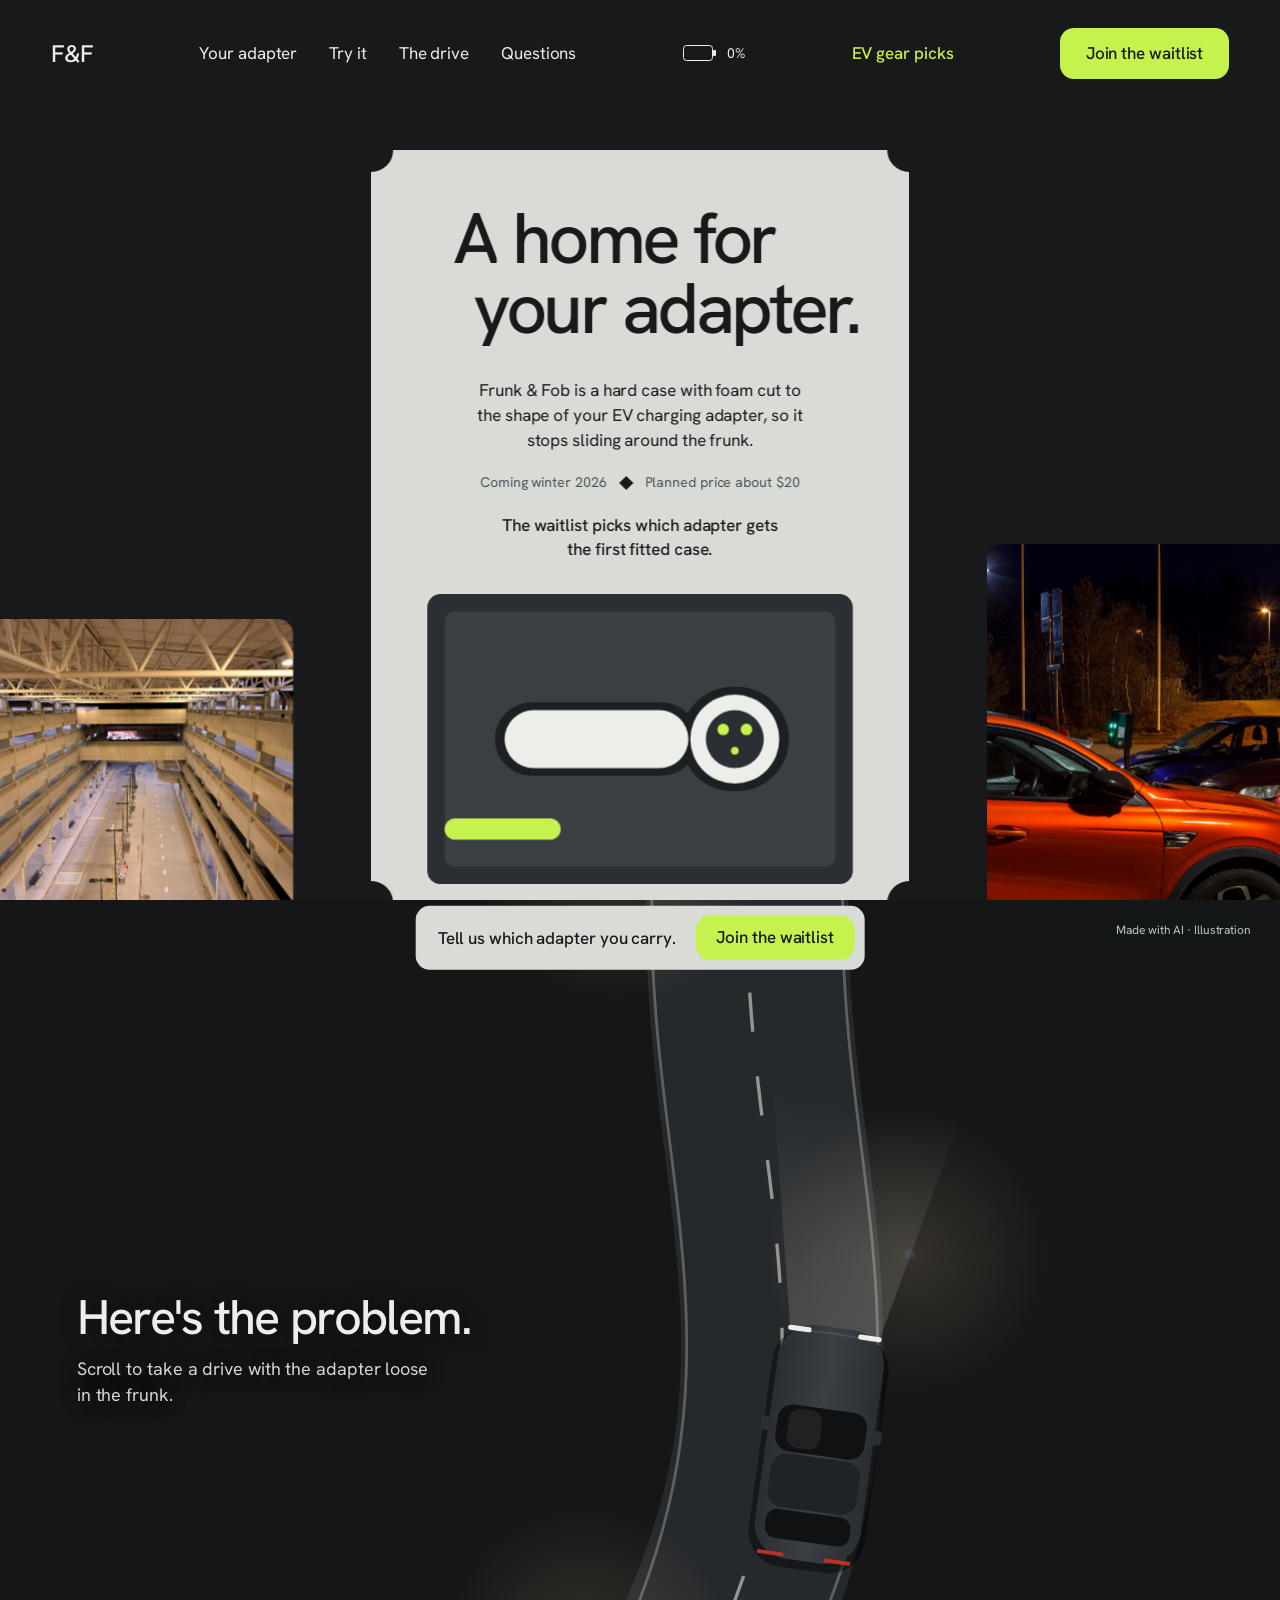
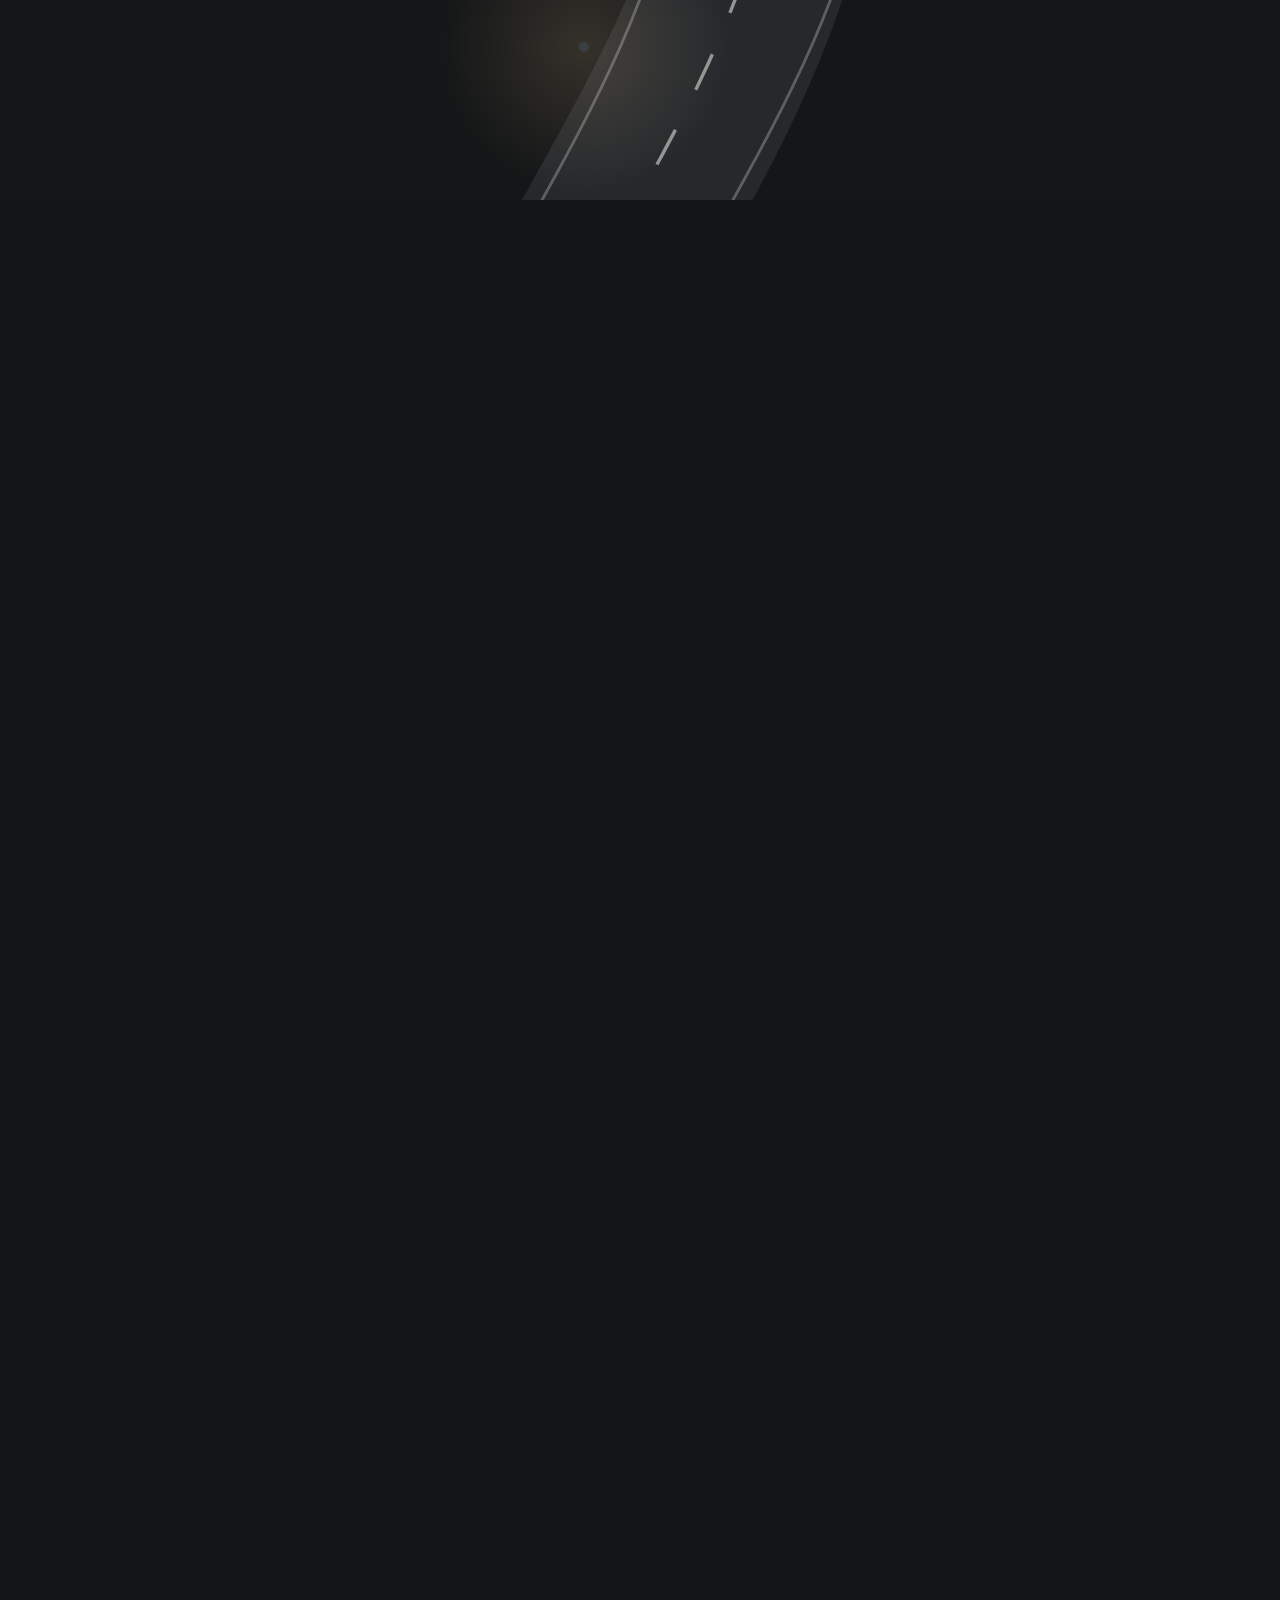
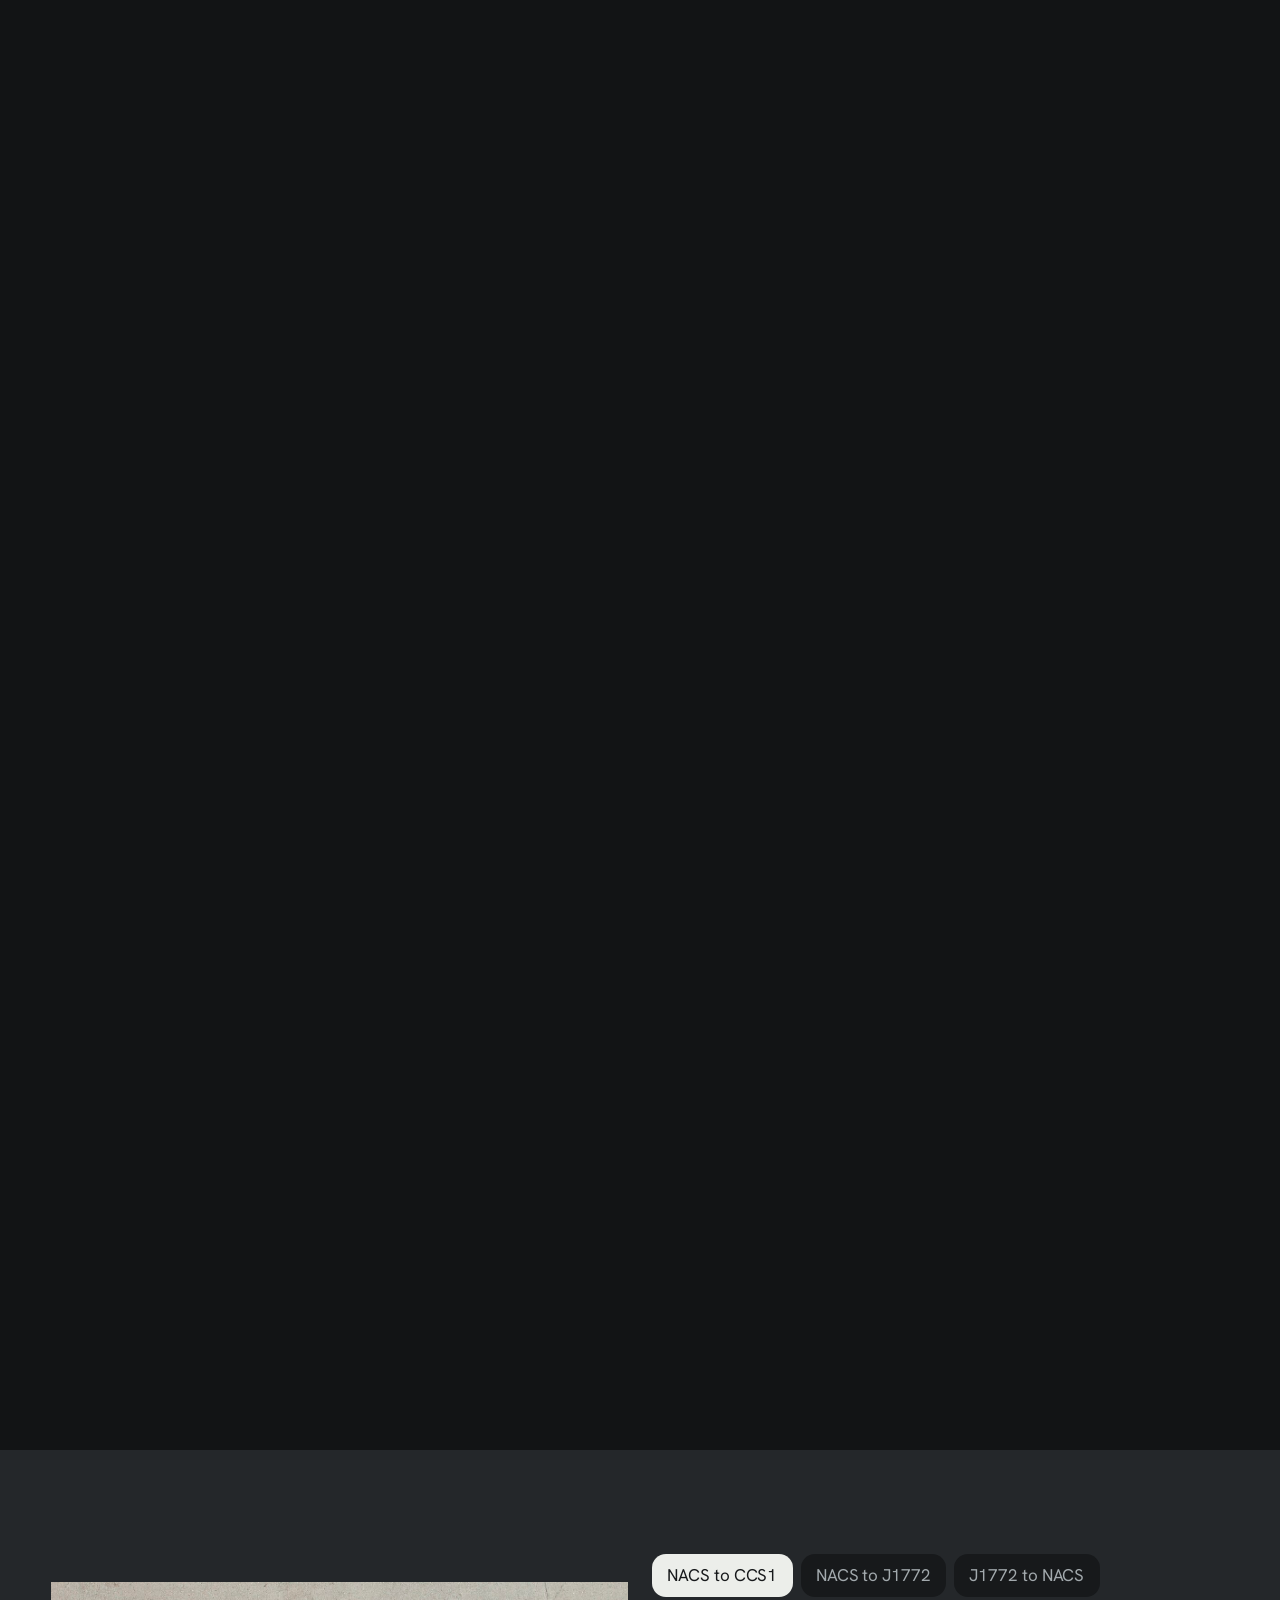
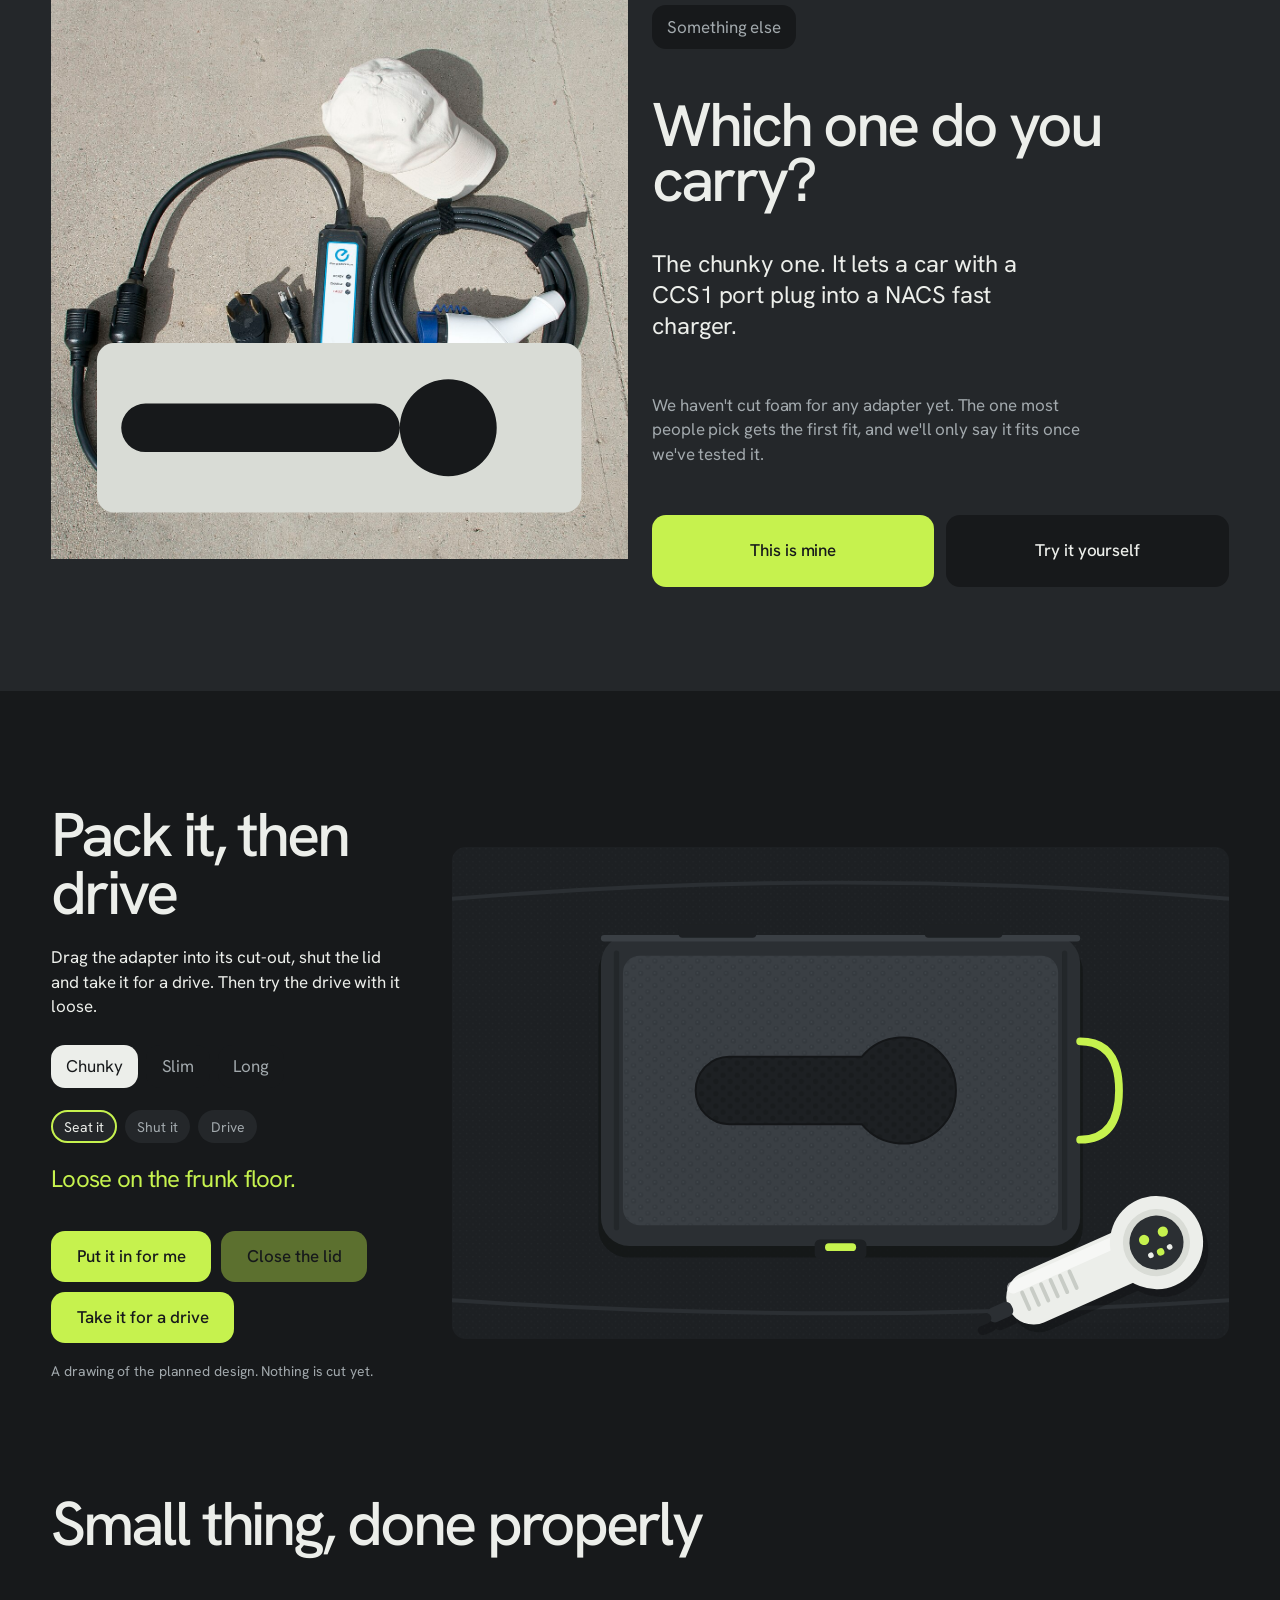
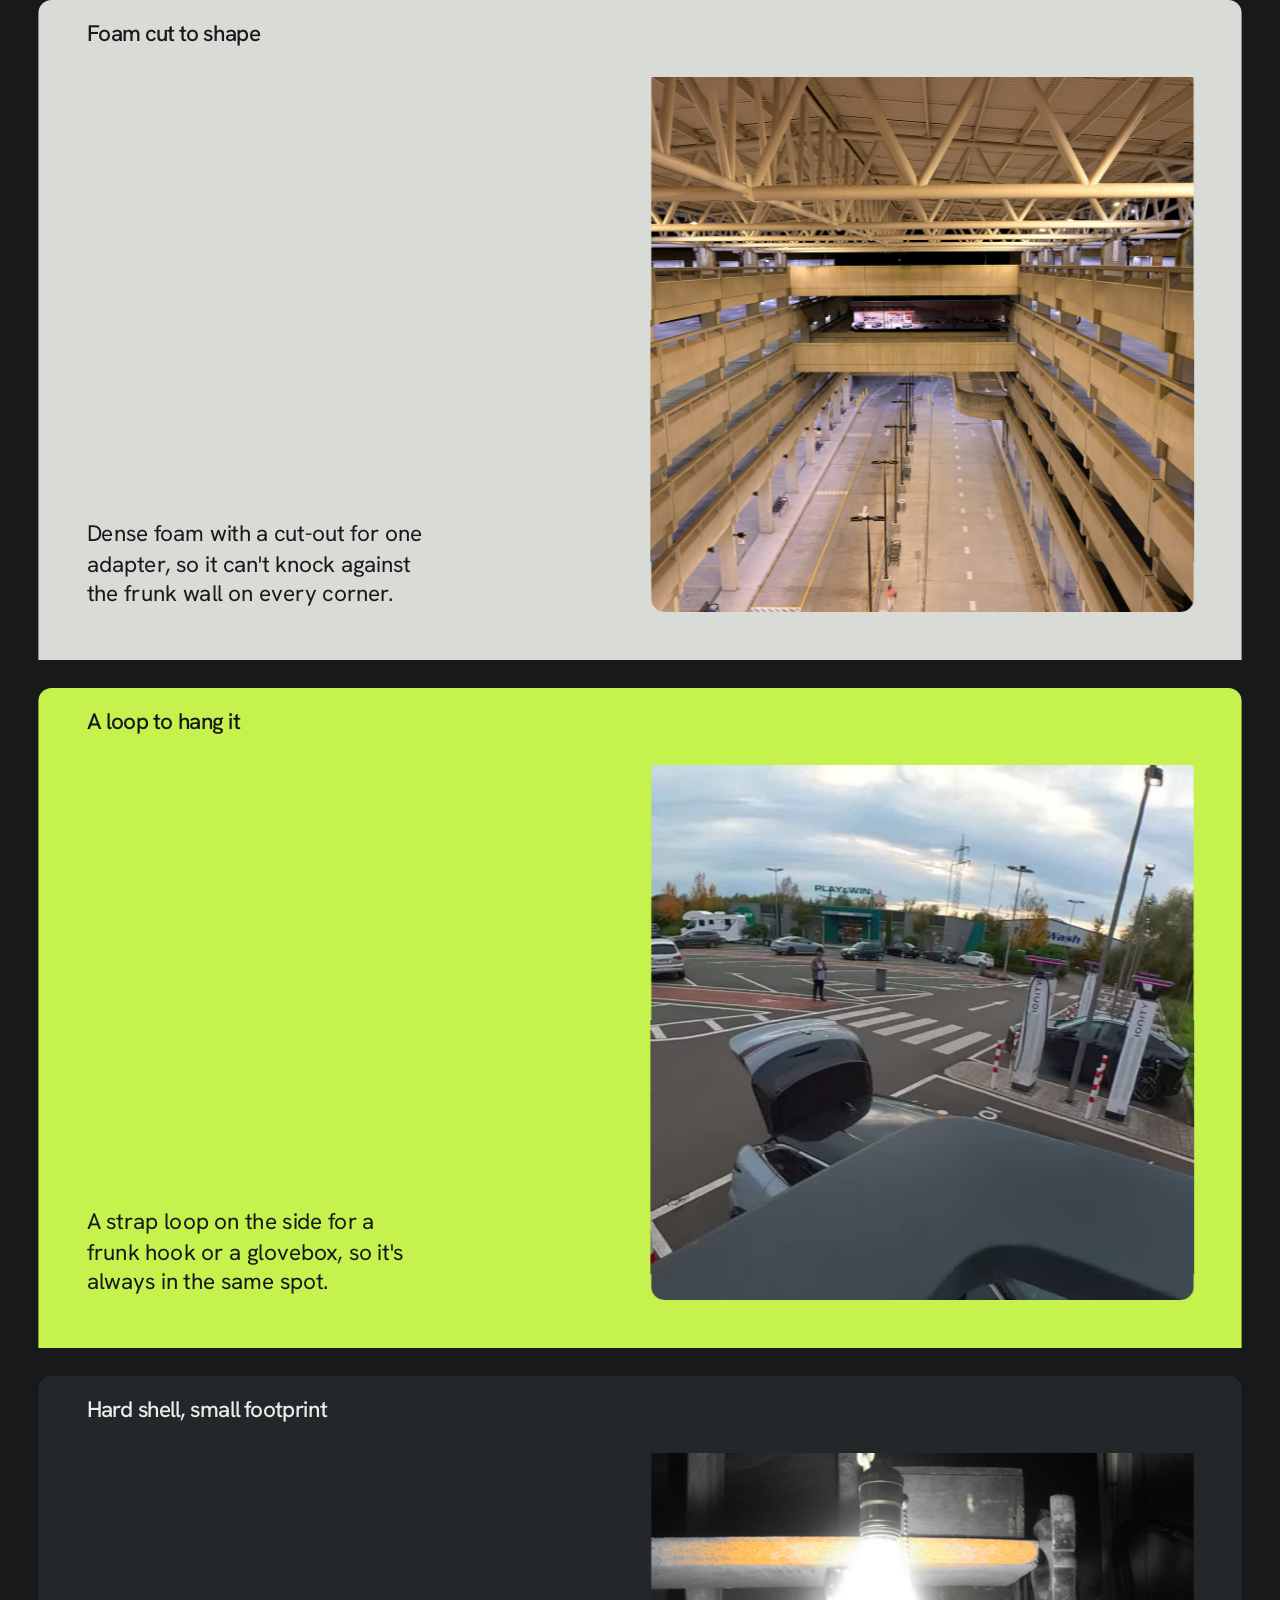
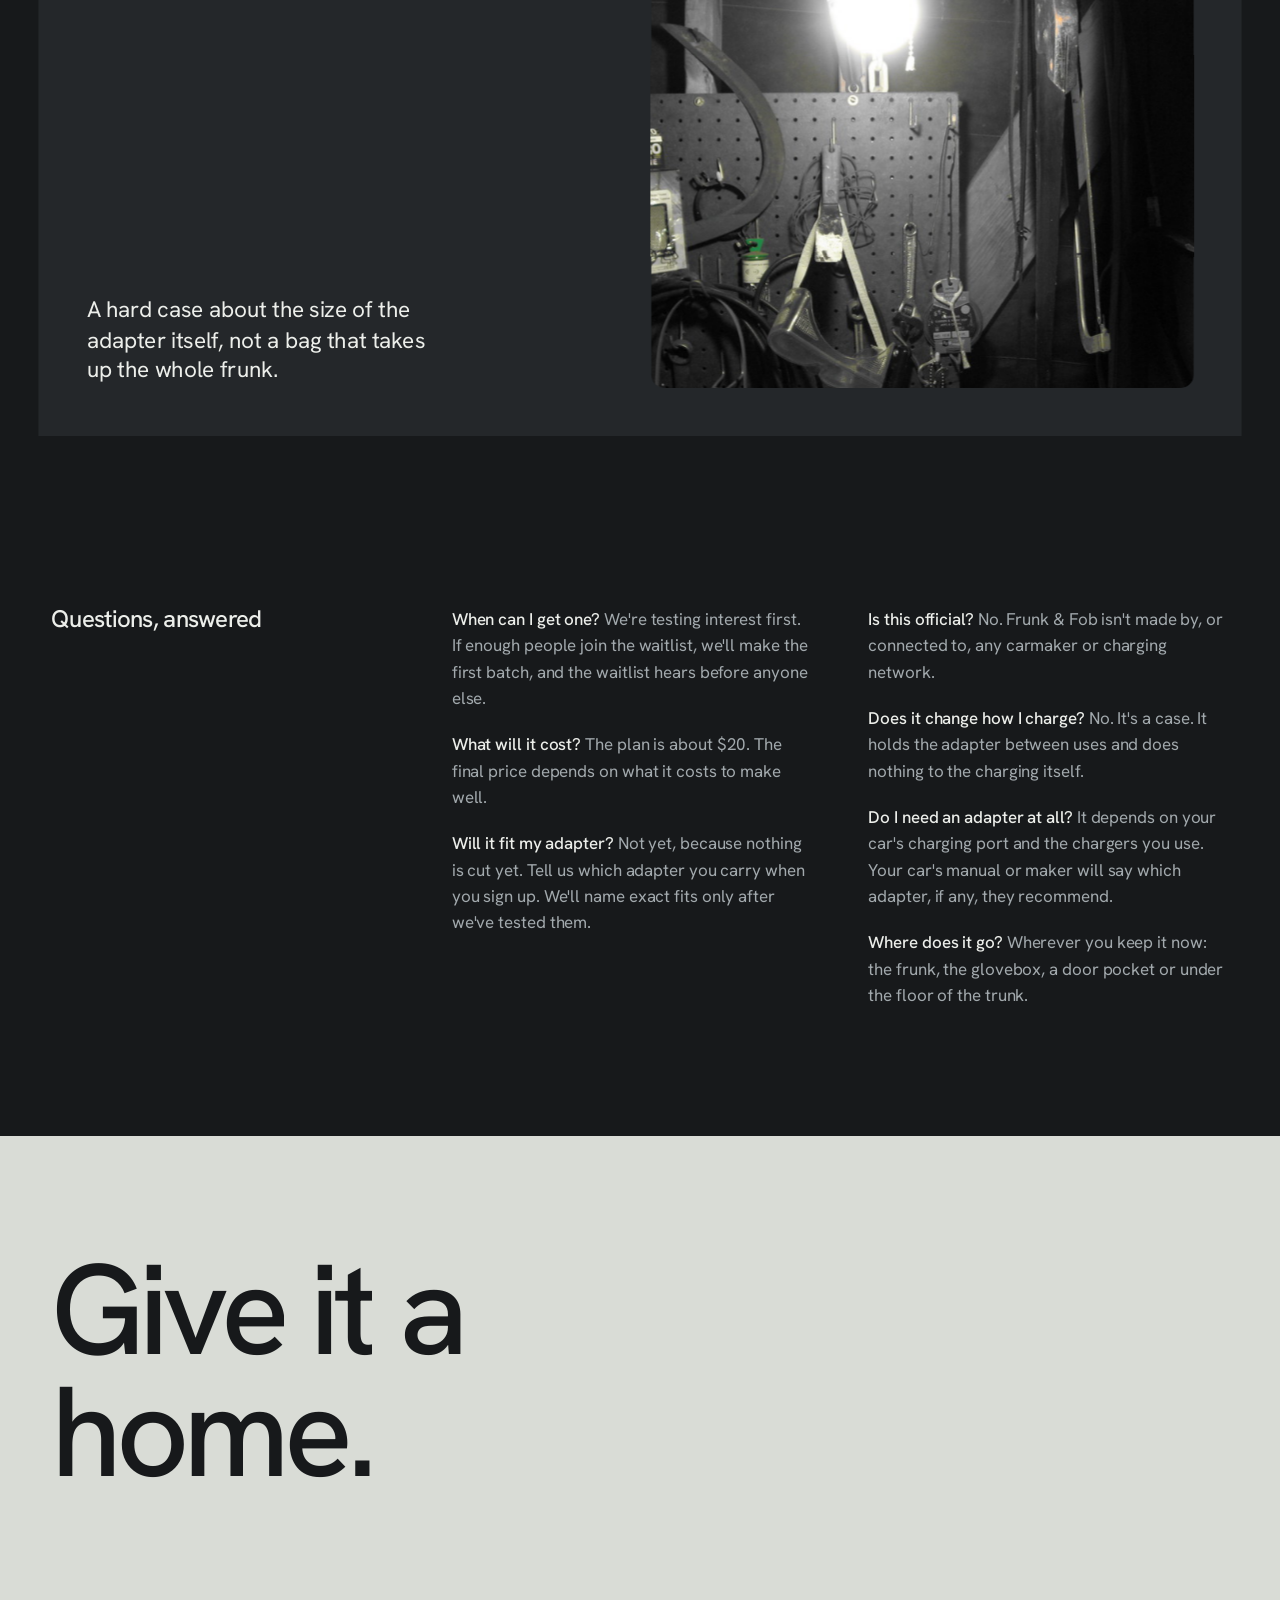
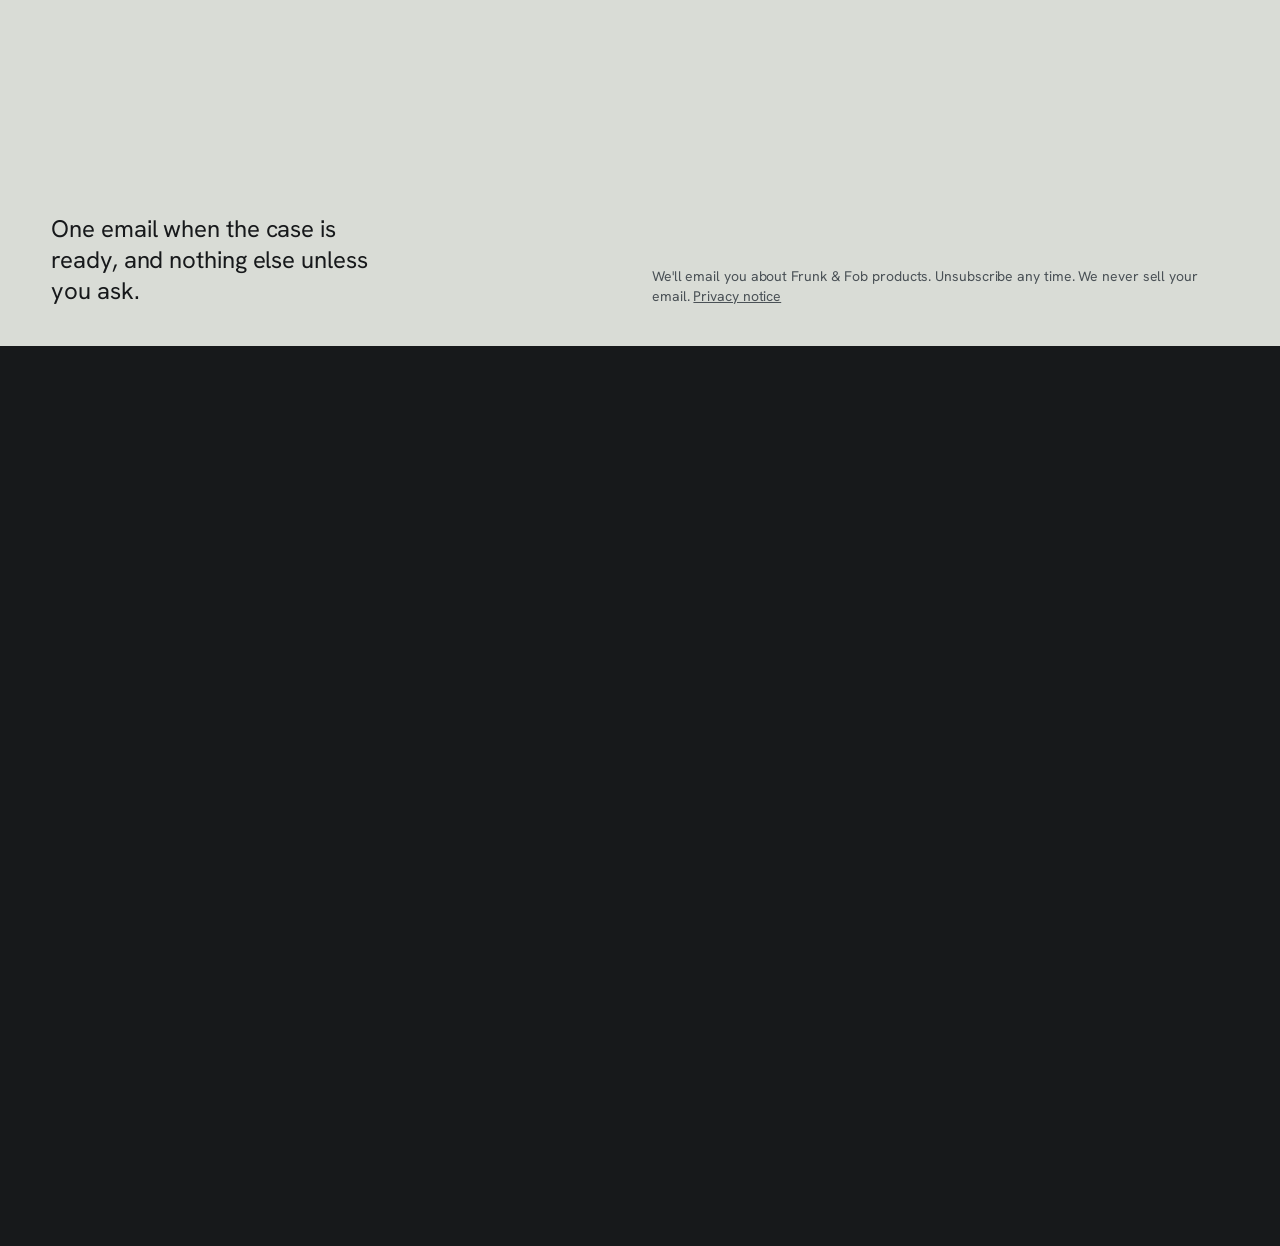
==== commit 865f46f3: "Add EV gear picks page (Amazon paid links) and header/footer links Co-Authored-By: Claude Opus 5.5 <" ====
--- a/index.html
+++ b/index.html
@@ -44,6 +44,8 @@
 .top ul a{text-decoration:none}
 .top ul a:hover{text-decoration:underline;text-underline-offset:4px}
 @media (max-width:899px){.top ul{display:none}.top .btn{padding:.8em 1.1em}}
+.top .picks-link{color:var(--accent);font-weight:500;text-decoration:none;white-space:nowrap}
+@media (max-width:899px){.top .charge{display:none}.top .picks-link{margin-left:auto;margin-right:10px;font-size:15px}}
 
 /* hero: the open case, cropped by the fold */
 .hero{position:relative;height:100svh;min-height:640px;overflow:hidden}
@@ -288,6 +290,7 @@
     <li><a href="#questions">Questions</a></li>
   </ul>
   <span class="charge" aria-hidden="true"><svg viewBox="0 0 34 16"><rect x=".5" y=".5" width="29" height="15" rx="3" fill="none" stroke="currentColor"/><rect x="30" y="5" width="3" height="6" rx="1" fill="currentColor"/><rect id="cell" x="3" y="3" width="0" height="10" rx="1.5" fill="var(--accent)"/></svg><span id="pct">0%</span></span>
+  <a class="picks-link" href="picks/">EV gear picks</a>
   <a class="btn" href="#waitlist">Join the waitlist</a>
 </header>
 <div class="meter" aria-hidden="true"><i id="bar"></i></div>
@@ -473,7 +476,7 @@
   <h2 id="h-foot" class="sr">Frunk &amp; Fob</h2>
   <div class="fcols">
     <div><span>Contact</span><span>frunkandfob@gmail.com</span></div>
-    <div><a href="#adapter">Your adapter</a><a href="#drive">The drive</a><a href="#questions">Questions</a><a href="#waitlist">Waitlist</a></div>
+    <div><a href="#adapter">Your adapter</a><a href="#drive">The drive</a><a href="#questions">Questions</a><a href="#waitlist">Waitlist</a><a href="picks/">EV gear picks (paid links)</a></div>
     <div id="privacy"><span>Privacy</span><span>Your email and form answers are used to tell you about Frunk &amp; Fob, never sold or used for ads. <a href="privacy.html">Privacy notice</a>.</span></div>
     <div><span>Not affiliated</span><span>Not made by, or connected to, any carmaker or charging network. <span class="ai-note">Some visuals made with AI. The night drive is an animation of the planned design.</span></span></div>
     <p class="credits">Pictures and footage: <a href="https://commons.wikimedia.org/wiki/File:SAE_J1772_7058855567.jpg">“SAE J1772”</a> by Michael Hicks, <a href="https://creativecommons.org/licenses/by/2.0">CC BY 2.0</a>; <a href="https://commons.wikimedia.org/wiki/File:Gipe-Nies_home_charge_cable_02.jpg">“Home charge cable 02”</a> by Paul Gipe, <a href="https://creativecommons.org/licenses/by-sa/4.0">CC BY-SA 4.0</a>; <a href="https://commons.wikimedia.org/wiki/File:Quincy_Adams_station_parking_garage_at_night_July_2025.jpg">“Quincy Adams station parking garage at night”</a> by 4300streetcar, <a href="https://creativecommons.org/licenses/by/4.0">CC BY 4.0</a>; <a href="https://commons.wikimedia.org/wiki/File:LEVA_charging_station_at_night_in_Tuntorp_2.jpg">“LEVA charging station at night in Tuntorp 2”</a> by W.carter, <a href="https://creativecommons.org/licenses/by-sa/4.0">CC BY-SA 4.0</a>; <a href="https://commons.wikimedia.org/wiki/File:Ionity_Charging_Station_For_Electric_Cars_(2024).webm">“Ionity Charging Station For Electric Cars”</a> by Maximilian Schönherr, <a href="https://creativecommons.org/licenses/by-sa/4.0">CC BY-SA 4.0</a>, via Wikimedia Commons; <a href="https://www.flickr.com/photos/48718829@N00/322940783">“workbench”</a> by Bludgeoner86, <a href="https://creativecommons.org/licenses/by/2.0/">CC BY 2.0</a>, via Flickr.</p>
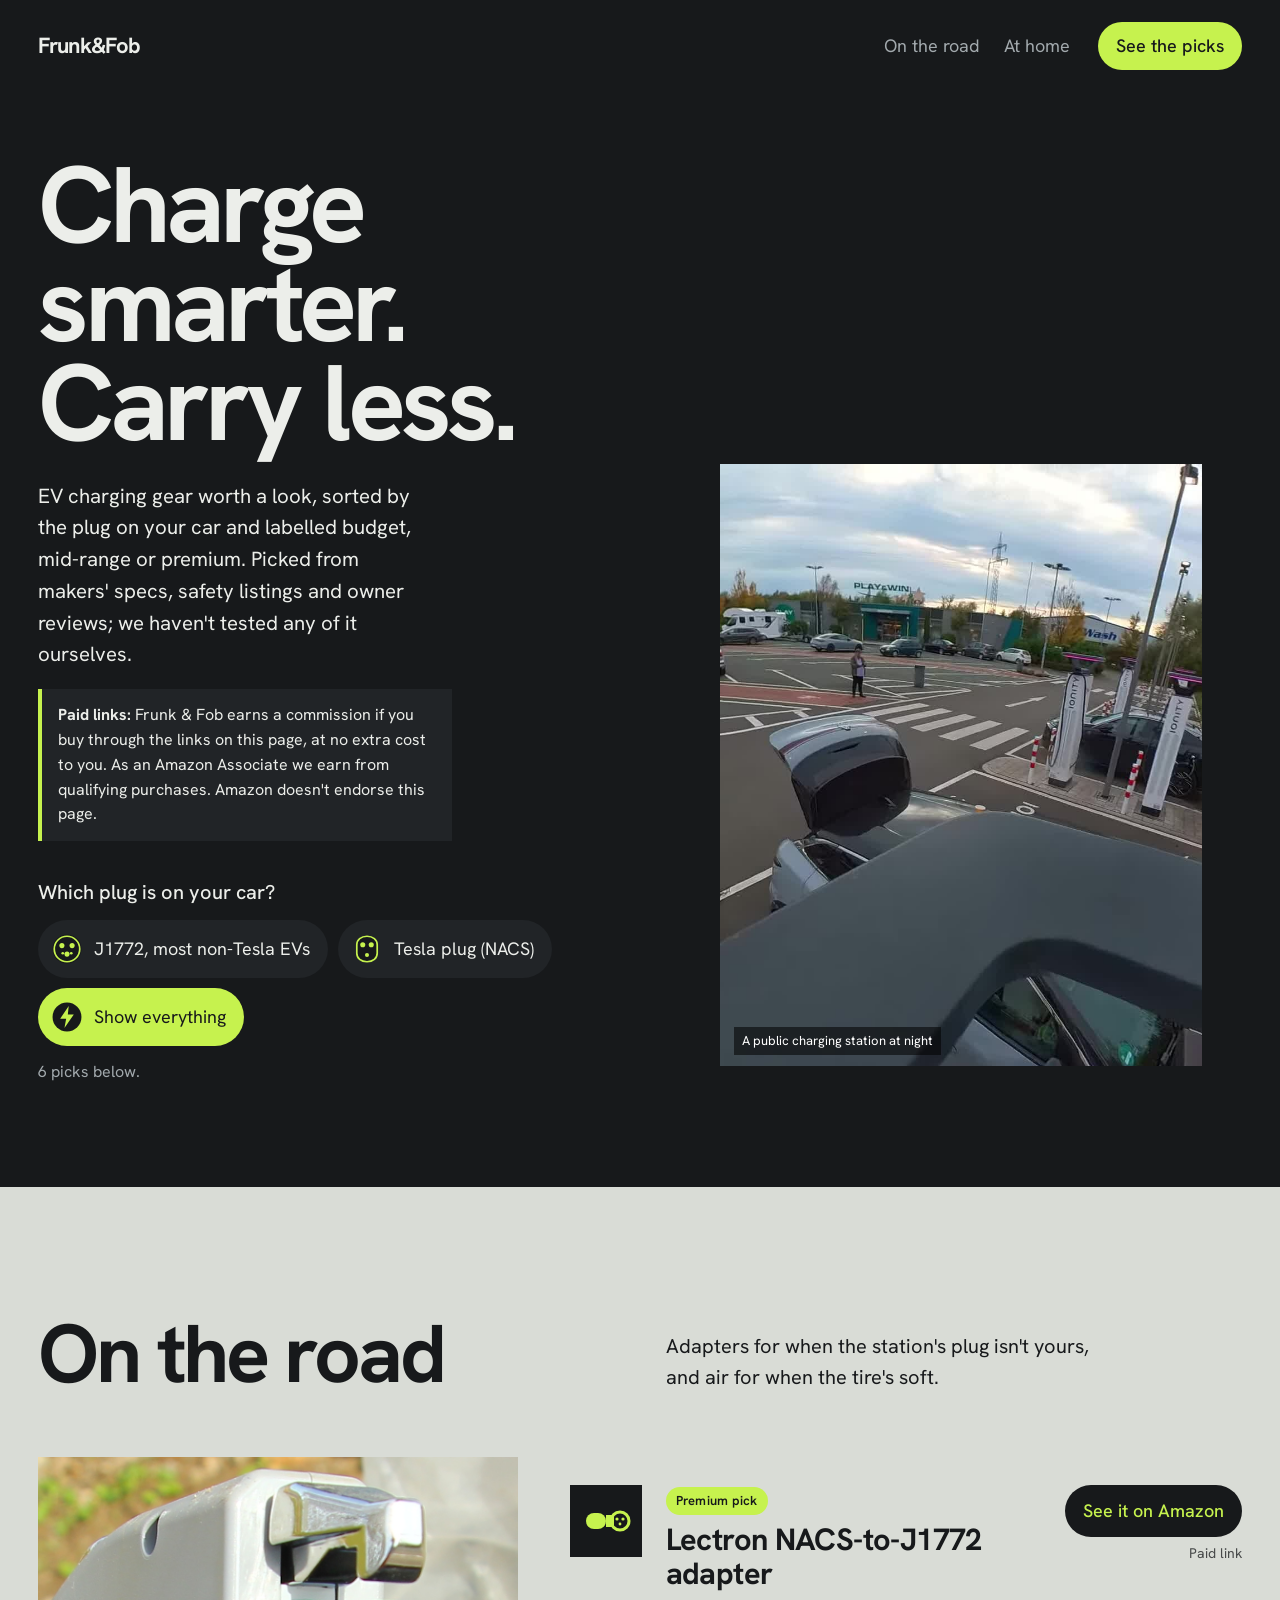
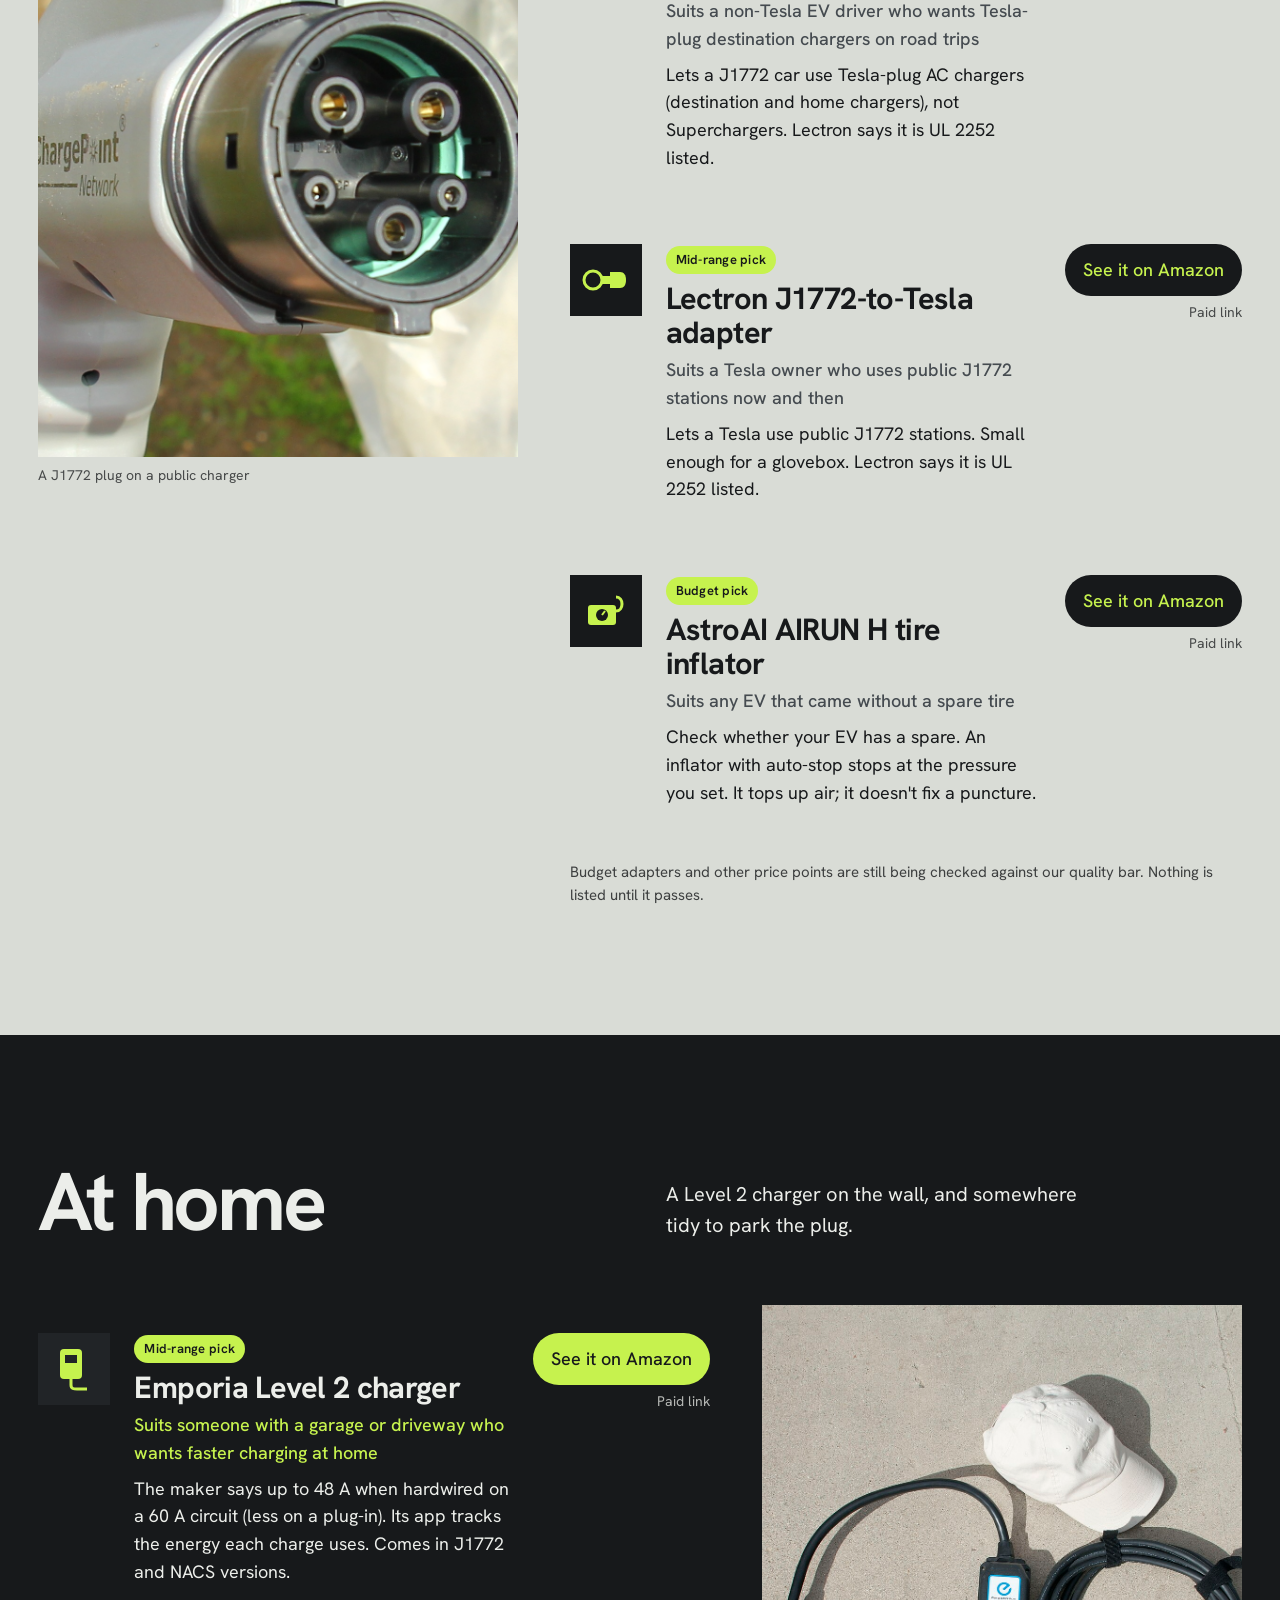
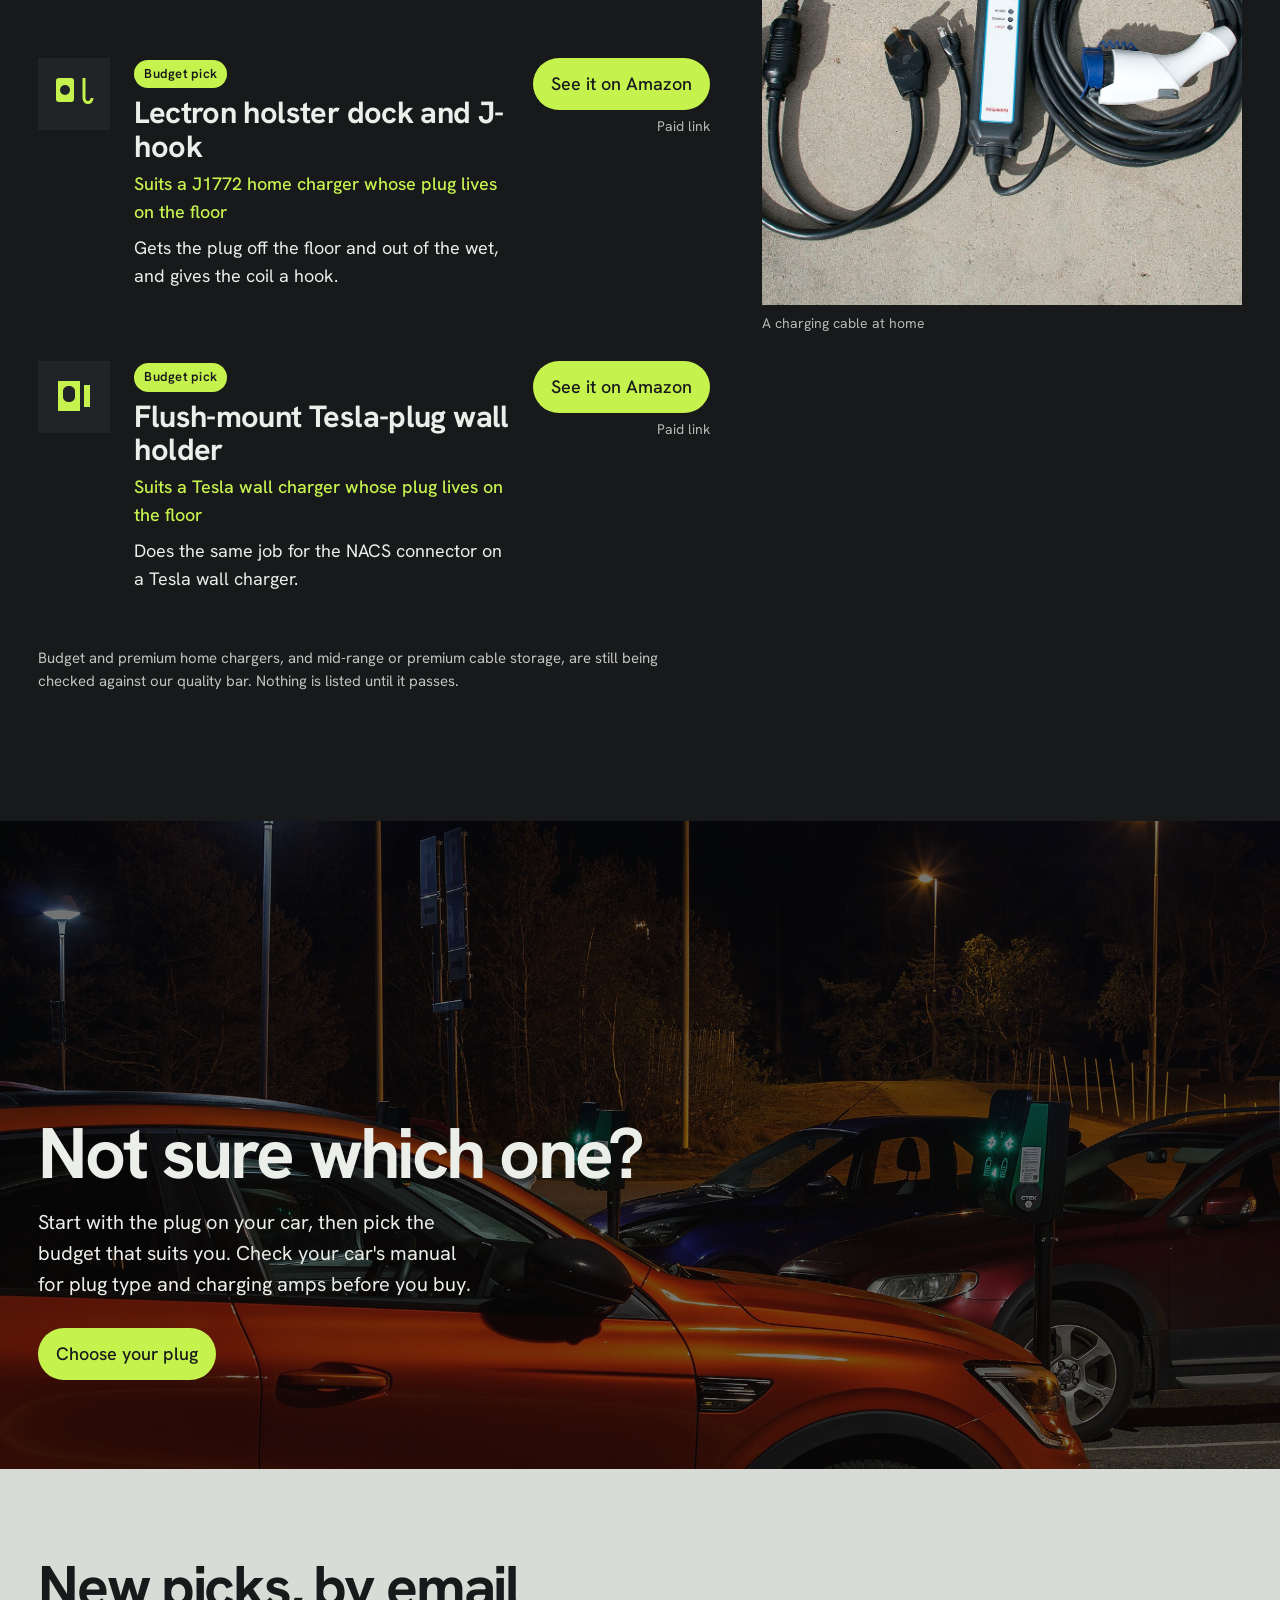
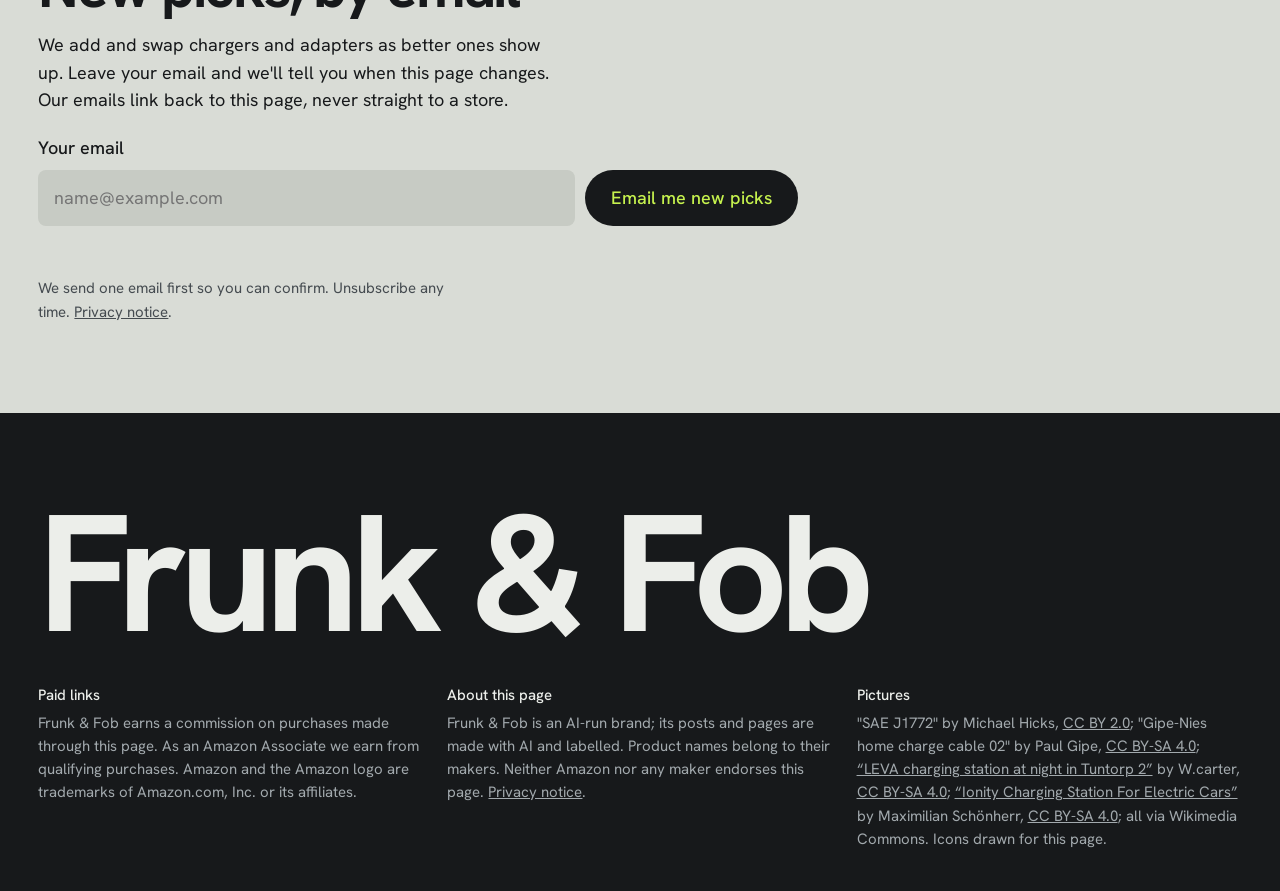
==== commit 26c5c359: "Picks page: email sign-up, cookie-free visit and Amazon-click counting - picks/kit.js (same on all t" ====
--- a/index.html
+++ b/index.html
@@ -2,877 +2,21 @@
 <html lang="en">
 <head>
 <meta charset="utf-8">
-<meta name="viewport" content="width=device-width, initial-scale=1">
+<meta name="viewport" content="width=device-width,initial-scale=1">
 <title>Frunk &amp; Fob</title>
-<meta name="description" content="Frunk & Fob is a fitted, no-rattle hard case for your EV charging adapter. Join the waitlist and tell us which adapter you carry.">
-<link rel="preconnect" href="https://fonts.googleapis.com">
-<link rel="preconnect" href="https://fonts.gstatic.com" crossorigin>
-<link href="https://fonts.googleapis.com/css2?family=Hanken+Grotesk:wght@400;500&display=swap" rel="stylesheet">
+<meta name="description" content="EV charging gear picks from Frunk &amp; Fob, sorted by the plug on your car. Contains paid links.">
+<link rel="canonical" href="https://sonicecke-commits.github.io/frunkfob-site/picks/">
+<link rel="icon" href="favicon.ico" sizes="any">
+<link rel="apple-touch-icon" href="apple-touch-icon.png">
+<meta property="og:image" content="https://sonicecke-commits.github.io/frunkfob-site/og.png">
+<meta http-equiv="refresh" content="0; url=picks/">
+<script>location.replace('picks/' + location.search + location.hash);</script>
 <style>
-/* graphite ground, foam-grey "paper" (the case insert), one signal-green accent */
-:root{
-  --bg:#17191b; --surface:#24272a; --ink:#eceeea; --muted:#a2a9ad;
-  --paper:#d9dcd6; --paper-ink:#17191b; --paper-muted:#4a5156;
-  --accent:#c6f24e; --accent-ink:#17191b;
-  --step-small:0.875rem; --step-body:1.0625rem; --step-lead:1.5rem;
-  --step-head:clamp(2.25rem,1.3rem + 3.2vw,4rem); --step-hero:clamp(3rem,5.6vw,5.5rem);
-  --m:clamp(16px,4vw,56px); --r:14px;
-  --ease:cubic-bezier(.2,.7,.2,1);
-}
-*{box-sizing:border-box;margin:0;padding:0}
-html{background:var(--bg)}
-body{font-family:"Hanken Grotesk",system-ui,sans-serif;font-size:var(--step-body);line-height:1.45;letter-spacing:-.005em;background:var(--bg);color:var(--ink);overflow-x:hidden}
-img,video,svg{display:block;max-width:100%}
-a{color:inherit}
-h1,h2,h3{font-weight:500;letter-spacing:-.05em;line-height:.9}
-.sr{position:absolute;width:1px;height:1px;overflow:hidden;clip:rect(0 0 0 0);white-space:nowrap}
-:focus-visible{outline:3px solid var(--accent);outline-offset:3px}
-::selection{background:var(--accent);color:var(--accent-ink)}
-.grid{display:grid;grid-template-columns:repeat(12,1fr);column-gap:24px;padding-inline:var(--m)}
-
-/* one button shape */
-.btn{display:inline-flex;align-items:center;justify-content:center;gap:.5em;background:var(--accent);color:var(--accent-ink);font:500 var(--step-body)/1 "Hanken Grotesk",sans-serif;padding:1em 1.5em;border:0;border-radius:var(--r);text-decoration:none;cursor:pointer;transition:transform .2s var(--ease),background .2s}
-.btn:hover{transform:translateY(-2px);background:#d6ff63}
-.btn:active{transform:translateY(1px) scale(.98)}
-
-main{position:relative;z-index:2;background:var(--bg)}
-
-/* top row on the field */
-.top{position:absolute;inset:0 0 auto 0;z-index:3;display:flex;align-items:center;justify-content:space-between;padding:28px var(--m)}
-.mono{font:500 var(--step-lead)/1 "Hanken Grotesk",sans-serif;letter-spacing:-.05em;text-decoration:none}
-.top ul{display:flex;gap:32px;list-style:none}
-.top ul a{text-decoration:none}
-.top ul a:hover{text-decoration:underline;text-underline-offset:4px}
-@media (max-width:899px){.top ul{display:none}.top .btn{padding:.8em 1.1em}}
-.top .picks-link{color:var(--accent);font-weight:500;text-decoration:none;white-space:nowrap}
-@media (max-width:899px){.top .charge{display:none}.top .picks-link{margin-left:auto;margin-right:10px;font-size:15px}}
-
-/* hero: the open case, cropped by the fold */
-.hero{position:relative;height:100svh;min-height:640px;overflow:hidden}
-.case{position:absolute;left:50%;top:150px;transform:translateX(-50%);width:min(42vw,640px);aspect-ratio:5/7;background:var(--paper);color:var(--paper-ink);border-radius:var(--r);padding:56px 56px 0;text-align:center}
-.case .corner{position:absolute;width:44px;height:44px;border-radius:50%;background:var(--bg)}
-.case .tl{left:-22px;top:-22px}.case .tr{right:-22px;top:-22px}.case .bl{left:-22px;bottom:-22px}.case .br{right:-22px;bottom:-22px}
-.case h1{font-size:var(--step-hero);line-height:.92}
-.case h1 span{display:block}
-.case h1 span:first-child{transform:translateX(-6%)}.case h1 span:last-child{transform:translateX(6%)}
-.case p{font-size:var(--step-body);max-width:34ch;margin:32px auto 0;color:var(--paper-ink)}
-.case .meta{display:flex;justify-content:center;align-items:center;gap:14px;margin-top:20px;font-size:var(--step-small);color:var(--paper-muted)}
-.dia{width:10px;height:10px;background:var(--paper-ink);transform:rotate(45deg)}
-.foam{margin:32px auto 0;width:100%;max-width:440px}
-.case .pull{margin:20px auto 0;font-size:var(--step-body);font-weight:500;color:var(--paper-ink);max-width:30ch}
-/* the pull: the adapter settles into its foam with a soft pulse, then lifts a little on hover, as if inviting you to take it */
-.foam .drop{transform:translateY(-120px);opacity:0;animation:drop .9s .5s var(--ease) forwards}
-.foam .pulse{opacity:0;transform-origin:318px 150px;animation:pulse 1.2s 1.35s ease-out}
-.case:hover .foam .drop{transform:translateY(-8px);transition:transform .35s var(--ease)}
-@keyframes drop{0%{transform:translateY(-120px);opacity:0}60%{opacity:1}80%{transform:translateY(4px)}100%{transform:none;opacity:1}}
-@keyframes pulse{0%{opacity:.9;transform:scale(.8)}100%{opacity:0;transform:scale(2.2)}}
-/* a slim waitlist bar that follows you once the case has scrolled away */
-.dock{position:fixed;z-index:6;left:50%;bottom:20px;transform:translate(-50%,140%);display:flex;align-items:center;gap:20px;background:var(--paper);color:var(--paper-ink);border-radius:var(--r);padding:10px 10px 10px 22px;transition:transform .5s var(--ease);max-width:calc(100% - 24px)}
-.dock.on{transform:translate(-50%,0)}
-.dock span{font-size:var(--step-body);font-weight:500;white-space:nowrap}
-.dock .btn{padding:.8em 1.2em}
-@media (max-width:899px){.dock{display:none}}
-@media (prefers-reduced-motion:reduce){.foam .drop{animation:none;transform:none;opacity:1}.foam .pulse{animation:none}.dock{transition:none}}
-.hero-photo{position:absolute;inset:auto 0 0 auto;width:22vw;height:38vh;object-fit:cover;border-radius:var(--r) 0 0 0}
-.hero-photo.l{inset:auto auto 0 0;border-radius:0 var(--r) 0 0;height:30vh}
-@media (max-width:899px){
-  .hero{height:auto;min-height:0;padding-top:96px}
-  .case{position:relative;left:auto;top:auto;transform:none;width:calc(100% - 24px);aspect-ratio:auto;margin:0 12px;padding:40px 22px 0;height:min(100svh,720px);overflow:hidden}
-  .case h1{font-size:12vw}.case h1 span{transform:none!important}
-  .hero-photo{display:none}
-}
-
-/* showcase: square plate + which adapter */
-.show{background:var(--surface);min-height:88svh;align-items:center;padding-block:96px}
-.plate{grid-column:1/7;position:relative;aspect-ratio:1;max-height:76svh}
-.plate img{width:100%;height:100%;object-fit:cover}
-.plate svg{position:absolute;left:8%;right:8%;bottom:8%;width:84%}
-.pick{grid-column:7/13;display:flex;flex-direction:column;justify-content:space-between;gap:48px;align-self:stretch;padding-block:8px}
-.tabs{display:flex;flex-wrap:wrap;gap:8px}
-.tabs button{all:unset;cursor:pointer;font-size:var(--step-body);padding:.55em .9em;border-radius:var(--r);color:var(--muted);background:var(--bg);transition:color .2s,background .2s,transform .2s var(--ease)}
-.tabs button:hover{color:var(--ink);transform:translateY(-2px)}
-.tabs button[aria-pressed=true]{background:var(--ink);color:var(--bg)}
-.tabs button:focus-visible{outline:3px solid var(--accent);outline-offset:3px}
-.pick h2{font-size:var(--step-head)}
-.pick .desc{font-size:var(--step-lead);line-height:1.3;max-width:30ch;margin-top:40px;min-height:5.2em}
-.pick .note{font-size:var(--step-body);color:var(--muted);max-width:44ch;margin-top:20px}
-.cells{display:grid;grid-template-columns:1fr 1fr;gap:12px}
-.cells .btn{height:72px;width:100%}
-.cells .alt{background:var(--bg);color:var(--ink)}
-.cells .alt:hover{background:#0f1112}
-@media (max-width:899px){.show{display:block;padding-block:56px}.plate{max-height:none;margin-bottom:32px}.pick{gap:32px}.cells{grid-template-columns:1fr}.cells .btn{height:60px}.pick .desc{margin-top:24px;min-height:0}}
-
-/* how: the receipt slip */
-.how{padding-block:clamp(96px,10vw,160px)}
-.how-copy{grid-column:1/6}
-.how h2{font-size:var(--step-head)}
-.how-copy p{font-size:var(--step-lead);line-height:1.3;max-width:24ch;margin-top:32px}
-.how-copy img{margin-top:48px;width:100%;height:auto;aspect-ratio:4/3;object-fit:cover;border-radius:var(--r)}
-.slip{grid-column:7/12;background:var(--paper);color:var(--paper-ink);padding:40px 36px 64px;font-variant-numeric:tabular-nums;clip-path:polygon(0 0,100% 0,100% calc(100% - 16px),95% 100%,90% calc(100% - 16px),85% 100%,80% calc(100% - 16px),75% 100%,70% calc(100% - 16px),65% 100%,60% calc(100% - 16px),55% 100%,50% calc(100% - 16px),45% 100%,40% calc(100% - 16px),35% 100%,30% calc(100% - 16px),25% 100%,20% calc(100% - 16px),15% 100%,10% calc(100% - 16px),5% 100%,0 calc(100% - 16px));align-self:start}
-.slip h3{font-size:var(--step-lead);letter-spacing:-.03em;line-height:1.1;margin-top:28px}
-.slip h3:first-child{margin-top:0}
-.row{display:flex;align-items:baseline;gap:10px;margin-top:12px;font-size:var(--step-body)}
-.row .dots{flex:1;height:4px;background-image:radial-gradient(circle,var(--paper-muted) 1.5px,transparent 2px);background-size:8px 4px;transform:translateY(-3px)} /* taste-skill-ignore: dotted leader, round dots */
-.row.total{background:var(--paper-ink);color:var(--paper);margin:32px -36px 0;padding:12px 36px;min-height:44px;align-items:center}
-.row.total .dots{background-image:radial-gradient(circle,var(--paper) 1.5px,transparent 2px)} /* taste-skill-ignore: dotted leader */
-.slip small{display:block;margin-top:20px;font-size:var(--step-small);color:var(--paper-muted)}
-@media (max-width:899px){.how{display:block}.slip{margin-top:48px;padding:32px 20px 56px}.row.total{margin-inline:-20px;padding-inline:20px}}
-
-/* features: sheets that stack like folders */
-.feat-head{padding:0 var(--m) 48px}
-.feat-head h2{font-size:var(--step-head)}
-.sheets{position:relative}
-.sheet{position:relative;min-height:78svh;border-radius:var(--r) var(--r) 0 0;display:grid;grid-template-columns:repeat(12,1fr);grid-template-rows:72px 1fr;column-gap:24px;padding-inline:var(--m);overflow:hidden}
-.sheet+.sheet{margin-top:-14px}
-.sheet:nth-child(1){background:var(--paper);color:var(--paper-ink)}
-.sheet:nth-child(2){background:var(--accent);color:var(--accent-ink)}
-.sheet:nth-child(3){background:var(--surface);color:var(--ink)}
-.sheet h3{grid-column:1/7;grid-row:1;align-self:center;font-size:var(--step-lead);letter-spacing:-.03em}
-.sheet p{grid-column:1/6;grid-row:2;align-self:end;padding-bottom:56px;font-size:var(--step-lead);line-height:1.3;max-width:28ch}
-.sheet figure{grid-column:7/13;grid-row:2;margin:0 0 var(--m);border-radius:var(--r);overflow:hidden}
-.sheet figure img,.sheet figure video{width:100%;height:100%;object-fit:cover}
-@media (max-width:899px){
-  .sheet{display:flex;flex-direction:column;min-height:0;padding:0 0 32px}
-  .sheet figure{order:2}.sheet p{order:3}
-  .sheet h3{height:52px;display:flex;align-items:center;padding-inline:20px;font-size:var(--step-body)}
-  .sheet figure{margin:0}.sheet figure img,.sheet figure video{aspect-ratio:4/3;height:auto}
-  .sheet p{padding:20px 20px 0;font-size:var(--step-body)}
-}
-
-/* faq: reading text */
-.faq{padding-block:clamp(96px,10vw,160px)}
-.faq h2{grid-column:1/4;font-size:var(--step-lead);letter-spacing:-.03em;line-height:1.1}
-.faq-text{grid-column:5/13;columns:2;column-gap:56px}
-.faq-text p{break-inside:avoid;margin-bottom:20px;line-height:1.55;color:var(--ink)}
-.faq-text b{font-weight:500}
-.faq-text p span{color:var(--muted)}
-@media (max-width:899px){.faq{display:block}.faq-text{columns:1;margin-top:24px}.faq-text p{margin-bottom:18px}}
-
-/* cta: the idea again, inverted */
-.cta{background:var(--paper);color:var(--paper-ink);min-height:90svh;display:grid;grid-template-rows:1fr auto;padding:clamp(72px,9vw,140px) var(--m) 40px}
-.cta h2{font-size:clamp(3.5rem,10vw,9rem);line-height:.9;max-width:9ch}
-.cta-base{display:grid;grid-template-columns:repeat(12,1fr);column-gap:24px;align-items:end;margin-top:56px}
-.cta-base>p{grid-column:1/6;font-size:var(--step-lead);line-height:1.3;max-width:26ch}
-.signup{grid-column:7/13;display:grid;gap:12px}
-.signup .fields{display:grid;grid-template-columns:1fr 1fr;gap:12px}
-.signup input,.signup select{width:100%;font:400 var(--step-body) "Hanken Grotesk",sans-serif;color:var(--paper-ink);background:#c7cbc4;border:0;border-radius:var(--r);padding:0 18px;height:56px}
-.signup input:focus,.signup select:focus{outline:3px solid var(--paper-ink);outline-offset:2px}
-.signup label{font-size:var(--step-small);color:var(--paper-muted)}
-.signup .btn{height:56px;background:var(--paper-ink);color:var(--paper)}
-.signup .btn:hover{background:#000}
-.consent{font-size:var(--step-small);color:var(--paper-muted)}
-.thanks{font-weight:500;min-height:1.45em}
-@media (max-width:899px){.cta{min-height:80svh}.cta h2{font-size:15vw}.cta-base{display:block}.signup{margin-top:32px}.signup .fields{grid-template-columns:1fr}}
-
-/* footer: the back of the case, uncovered by the curtain */
-footer{position:sticky;bottom:0;z-index:1;min-height:100svh;display:grid;grid-template-rows:auto 1fr auto;background:var(--surface);color:var(--ink);padding:40px var(--m) 24px}
-.fcols{display:grid;grid-template-columns:repeat(12,1fr);column-gap:24px;font-size:var(--step-body)}
-.fcols div{grid-column:span 3;display:grid;gap:4px;align-content:start}
-.fcols div span:first-child{color:var(--ink)}
-.fcols div span,.fcols div a{color:var(--muted)}
-.fcols div a:first-child{color:var(--ink)}
-.credits{grid-column:1/13;margin-top:40px;font-size:var(--step-small);color:var(--muted);max-width:75ch}
-.word{align-self:end;margin-top:40px}
-.word svg{width:100%;height:auto}
-.legal{display:flex;justify-content:space-between;margin-top:20px;font-size:var(--step-small);color:var(--muted)}
-@media (max-width:899px){.fcols{grid-template-columns:1fr 1fr;row-gap:32px}.fcols div{grid-column:span 1}.credits{grid-column:1/3}}
-
-/* entrances */
-.rise{opacity:0;transform:translateY(24px);transition:opacity .7s var(--ease),transform .7s var(--ease)}
-.rise.in{opacity:1;transform:none}
-.no-js .rise{opacity:1;transform:none}
-#cut path{transition:d .45s var(--ease)}
-@media (prefers-reduced-motion:reduce){.rise{opacity:1;transform:none;transition:none}.btn,.tabs button{transition:none}#cut path{transition:none}}
-
-/* v3b: more motion. A charge meter fills with the scroll, the headline lifts in word by word, the case tilts toward the pointer,
-   the pictures drift at their own pace, a new adapter drops into the foam on every pick, the slip ticks its steps one by one. */
-.meter{position:fixed;left:var(--m);right:var(--m);top:0;height:4px;z-index:5;background:transparent;pointer-events:none}
-.meter i{display:block;height:100%;width:100%;background:var(--accent);transform-origin:0 50%;transform:scaleX(var(--p,0))}
-.charge{display:inline-flex;align-items:center;gap:10px;font-size:var(--step-small);font-variant-numeric:tabular-nums;color:var(--ink)}
-.charge svg{width:34px;height:16px}
-@media (max-width:899px){.charge{display:none}}
-.w{display:inline-block;overflow:hidden;vertical-align:top;padding-bottom:.06em}
-.w>b{display:inline-block;font-weight:inherit;transform:translateY(105%);transition:transform .9s var(--ease)}
-.lift .w>b{transform:none}
-.case h1 .w.w.w{transform:none;display:inline-block}
-@media (min-width:900px){
-  .case{transform:translateX(-50%) perspective(1400px) rotateX(var(--rx,0deg)) rotateY(var(--ry,0deg));transition:transform .5s var(--ease)}
-  .hero-photo{transform:translateY(var(--py,0px)) scale(1.08);will-change:transform}
-}
-.sheet figure img,.sheet figure video{transform:scale(1.12) translateY(var(--iy,0px));will-change:transform}
-.sheet{transform-origin:50% 0;transform:scale(var(--ss,1))}
-#cut .fall{animation:fall .7s var(--ease) both}
-@keyframes fall{0%{transform:translateY(-160px);opacity:0}55%{opacity:1}78%{transform:translateY(6px)}100%{transform:none}}
-.slip .row{opacity:.25;transition:opacity .35s var(--ease)}
-.slip .row.on{opacity:1}
-.slip .row.on .dots{background-size:100% 2px}
-.slip .row .dots{background-image:linear-gradient(var(--paper-ink),var(--paper-ink));background-repeat:no-repeat;background-position:0 100%;background-size:0 2px;transition:background-size .5s var(--ease)}
-.word text{opacity:0;transform:translateY(40px);transition:opacity .8s var(--ease),transform .8s var(--ease)}
-.word.in text{opacity:1;transform:none}
-@media (prefers-reduced-motion:reduce){.w>b{transform:none;transition:none}.case{transition:none}.slip .row{opacity:1;transition:none}#cut .fall{animation:none}.word text{opacity:1;transform:none;transition:none}}
-.no-js .w>b,.no-js .slip .row,.no-js .word text{transform:none;opacity:1}
-/* pack it, then drive: drag the adapter into its foam, shut the lid, shake the frunk */
-.pack{align-items:center;padding-block:clamp(64px,9vw,120px)}
-.pack-copy{grid-column:1/5}
-.pack-copy h2{font-size:var(--step-head,clamp(2.25rem,1.3rem + 3.2vw,4rem));letter-spacing:-.05em;line-height:.95}
-.pack-copy p{margin-top:22px;max-width:36ch}
-.pack-tabs{margin-top:26px}
-.pack-read{font-size:var(--step-lead,1.5rem);letter-spacing:-.03em;line-height:1.15;color:var(--accent);min-height:2.4em}
-.pack-btns{display:flex;flex-wrap:wrap;gap:10px;margin-top:8px}
-.pack-btns .btn[disabled]{opacity:.4;cursor:not-allowed}
-.pack-note{display:block;margin-top:18px;font-size:var(--step-small);color:var(--muted)}
-.pack-stage{grid-column:5/13;border-radius:var(--r,14px);overflow:hidden;touch-action:none}
-.pack-stage svg{width:100%;height:auto}
-#pAd:focus-visible{outline:none}
-@media (max-width:899px){.pack{display:block}.pack-stage{margin-top:28px}}
-.ai-note{font-size:.8125rem;opacity:.7}
-#pAdSh *{fill:#0b0c0d!important;opacity:1!important}
-.pack-steps{display:flex;gap:8px;list-style:none;margin-top:22px;font-size:var(--step-small)}
-.pack-steps li{padding:.45em .9em;border-radius:999px;background:#24272a;color:var(--muted);transition:background .3s var(--ease),color .3s var(--ease)}
-.pack-steps li.now{outline:2px solid var(--accent);outline-offset:-2px;color:var(--ink)}
-.pack-steps li.on{background:var(--accent);color:var(--accent-ink,#17191b)}
-
-/* MailerLite embedded form, restyled to the foam-grey waitlist section. Its CSS uses #mlb2-N ids, so rules double the id and use !important */
-.ff-embed{grid-column:7/13}
-#signup#signup .ml-form-embedContainer,#signup#signup .ml-form-embedWrapper,#signup#signup .ml-form-embedBody,#signup#signup .ml-form-successBody{background:transparent!important;border:0!important;padding:0!important;max-width:none!important;width:100%!important}
-#signup#signup .ml-form-embedContent{display:none!important}
-#signup#signup .ml-form-embedContent p,#signup#signup .ml-form-successContent p{font:400 var(--step-body)/1.45 "Hanken Grotesk",sans-serif!important;color:var(--paper-ink)!important;text-align:left!important}
-#signup#signup .ml-form-successContent h4{font:500 var(--step-head)/1 "Hanken Grotesk",sans-serif!important;letter-spacing:-.05em!important;color:var(--paper-ink)!important;text-align:left!important}
-#signup#signup label,#signup#signup .label-description p{font:400 var(--step-small)/1.4 "Hanken Grotesk",sans-serif!important;color:var(--paper-muted)!important}
-#signup#signup input.form-control,#signup#signup select.custom-select{height:56px!important;border:0!important;border-radius:var(--r)!important;background:#c7cbc4!important;color:var(--paper-ink)!important;font:400 var(--step-body) "Hanken Grotesk",sans-serif!important;padding:0 18px!important}
-#signup#signup input.form-control:focus,#signup#signup select.custom-select:focus{outline:3px solid var(--paper-ink)!important;outline-offset:2px!important}
-#signup#signup .ml-form-embedSubmit button.primary,#signup#signup .ml-form-embedSubmit button.loading{height:56px!important;border:0!important;border-radius:var(--r)!important;background:var(--paper-ink)!important;color:var(--paper)!important;font:500 var(--step-body) "Hanken Grotesk",sans-serif!important;width:100%!important}
-#signup#signup .ml-form-embedSubmit button.primary:hover{background:#000!important}
-#waitlist.ff-done h2,#waitlist.ff-done .cta-base>p,#waitlist.ff-done .consent{display:none}
-@media (max-width:899px){.ff-embed{margin-top:32px}}
-
-/* Night drive: one sticky canvas inside a tall scroll track, between the hero and the adapter picker.
-   Everything is namespaced nd- so it can't collide with the page's own classes. */
-.nd{--lime:#c6f24e;--nd-muted:#a2a9ad;position:relative;height:950vh;background:#121415}
-.nd-stage{position:sticky;top:0;height:100vh;height:100svh;overflow:hidden}
-.nd-stage canvas{position:absolute;inset:0;width:100%;height:100%;display:block}
-.nd-mark{position:absolute;top:18px;right:max(20px,env(safe-area-inset-right,0px));font:400 12px/1 "Hanken Grotesk",sans-serif;color:var(--ink);opacity:.8;background:rgba(23,25,27,.6);padding:6px 9px;border-radius:999px;z-index:3}
-.nd-beat{position:absolute;left:max(24px,6vw);top:50%;width:min(460px,36vw);transform:translateY(-50%);display:grid;gap:14px;opacity:0;pointer-events:none;z-index:2;text-shadow:0 1px 18px rgba(10,11,12,.6)}
-.nd-beat h2{font-size:clamp(32px,3.8vw,54px);line-height:1;font-weight:500;letter-spacing:-.035em;margin:0}
-.nd-beat p{font-size:18px;line-height:1.45;color:#d3d7d2;max-width:36ch;margin:0}
-.nd-beat .nd-small{font-size:14px;color:var(--nd-muted)}
-.nd-steps{list-style:none;margin:4px 0 0;padding:0;display:grid;gap:8px}
-.nd-steps li{display:flex;justify-content:space-between;gap:16px;max-width:300px;font:500 21px/1.2 "Hanken Grotesk",sans-serif;letter-spacing:-.02em;color:rgba(236,238,234,.38);border-bottom:1px solid rgba(236,238,234,.14);padding-bottom:8px;transition:color .2s ease}
-.nd-steps li span{font-weight:400;font-size:15px;color:inherit}
-.nd-steps li.on{color:var(--ink)}
-.nd-steps li.on span{color:var(--lime)}
-.nd-clock{font:500 clamp(64px,8vw,112px)/.9 "Hanken Grotesk",sans-serif;letter-spacing:-.05em;font-variant-numeric:tabular-nums}
-.nd-clock small{font-size:.35em;letter-spacing:-.02em;color:var(--nd-muted);margin-left:.15em}
-.nd-hint{position:absolute;left:50%;bottom:calc(26px + env(safe-area-inset-bottom,0px));transform:translateX(-50%);font:400 13px/1 "Hanken Grotesk",sans-serif;color:var(--nd-muted);display:grid;justify-items:center;gap:10px;z-index:2}
-.nd-hint i{display:block;width:1px;height:34px;background:linear-gradient(var(--lime),transparent);transform-origin:top}
-@media (prefers-reduced-motion:no-preference){.nd-hint i{animation:ndDrop 1.8s ease-in-out infinite}}
-@keyframes ndDrop{0%{transform:scaleY(0)}50%{transform:scaleY(1)}100%{transform:scaleY(1);opacity:0}}
-@media (max-width:760px){
-  .nd{height:1050vh}
-  .nd-beat{left:max(20px,env(safe-area-inset-left,0px));right:max(20px,env(safe-area-inset-right,0px));top:auto;bottom:calc(40px + env(safe-area-inset-bottom,0px));width:auto;transform:none;gap:10px}
-  .nd-beat h2{font-size:32px}
-  .nd-beat p{font-size:16px}
-  .nd-steps li{font-size:18px}
-  .nd-clock{font-size:64px}
-  .nd-stage::after{content:"";position:absolute;inset:auto 0 0 0;height:50%;background:linear-gradient(transparent,rgba(14,15,16,.86) 52%);pointer-events:none;z-index:1}
-  .nd-hint{display:none}
-}
+:root{--bg:#17191b;--fg:#eceeea}
+body{margin:0;padding:40px 16px;background:var(--bg);color:var(--fg);font:400 18px/1.6 system-ui,-apple-system,"Segoe UI",sans-serif}
 </style>
 </head>
-<body class="no-js">
-<main id="top">
-<header class="top">
-  <a class="mono" href="#top" aria-label="Frunk and Fob, home">F&amp;F</a>
-  <ul>
-    <li><a href="#adapter">Your adapter</a></li>
-    <li><a href="#pack">Try it</a></li>
-    <li><a href="#drive">The drive</a></li>
-    <li><a href="#questions">Questions</a></li>
-  </ul>
-  <span class="charge" aria-hidden="true"><svg viewBox="0 0 34 16"><rect x=".5" y=".5" width="29" height="15" rx="3" fill="none" stroke="currentColor"/><rect x="30" y="5" width="3" height="6" rx="1" fill="currentColor"/><rect id="cell" x="3" y="3" width="0" height="10" rx="1.5" fill="var(--accent)"/></svg><span id="pct">0%</span></span>
-  <a class="picks-link" href="picks/">EV gear picks</a>
-  <a class="btn" href="#waitlist">Join the waitlist</a>
-</header>
-<div class="meter" aria-hidden="true"><i id="bar"></i></div>
-
-<section class="hero" aria-labelledby="h-hero">
-  <img class="hero-photo l" src="assets/garage.jpg" alt="A parking garage at night, rows of lights down a long ramp" width="1920" height="1280">
-  <img class="hero-photo" src="assets/night.jpg" alt="Cars parked beside a charging post at night" width="1920" height="1250">
-  <div class="case">
-    <span class="corner tl"></span><span class="corner tr"></span><span class="corner bl"></span><span class="corner br"></span>
-    <h1 id="h-hero" class="rise"><span>A home for</span><span>your adapter.</span></h1>
-    <p class="rise">Frunk &amp; Fob is a hard case with foam cut to the shape of your EV charging adapter, so it stops sliding around the frunk.</p>
-    <div class="meta rise"><span>Coming winter 2026</span><span class="dia" aria-hidden="true"></span><span>Planned price about $20</span></div>
-    <p class="pull rise">The waitlist picks which adapter gets the first fitted case.</p>
-    <svg class="foam" viewBox="0 0 440 300" aria-hidden="true">
-      <rect x="0" y="0" width="440" height="300" rx="14" fill="#2b2f33"/>
-      <rect x="18" y="18" width="404" height="264" rx="10" fill="#3a3f44"/>
-      <g fill="#1d2023"><rect x="70" y="112" width="210" height="76" rx="38"/><rect x="262" y="96" width="112" height="108" rx="54"/></g>
-      <circle class="pulse" cx="318" cy="150" r="60" fill="none" stroke="#c6f24e" stroke-width="6"/>
-      <g class="drop">
-      <g fill="#eceeea"><rect x="80" y="120" width="190" height="60" rx="30"/><circle cx="318" cy="150" r="46"/></g>
-      <g fill="#2b2f33"><circle cx="318" cy="150" r="30"/></g>
-      <g fill="#c6f24e"><circle cx="306" cy="140" r="6"/><circle cx="330" cy="140" r="6"/><circle cx="318" cy="162" r="4"/></g>
-      </g>
-      <rect x="18" y="232" width="120" height="22" rx="11" fill="#c6f24e"/>
-    </svg>
-  </div>
-</section>
-
-<section id="drive" class="nd" aria-label="The adapter case on a night drive, as an animation">
-  <div class="nd-stage">
-    <canvas id="ndCv" aria-hidden="true"></canvas>
-    <div class="nd-mark">Made with AI · Illustration</div>
-    <div class="nd-beat" data-a="-1" data-b="0.075">
-      <h2>Here's the problem.</h2>
-      <p>Scroll to take a drive with the adapter loose in the frunk.</p>
-    </div>
-    <div class="nd-beat" data-a="0.085" data-b="0.235">
-      <h2>Every corner, the same clunk.</h2>
-      <p>Loose in the frunk, the adapter slides into the wall on every turn.</p>
-    </div>
-    <div class="nd-beat" data-a="0.31" data-b="0.465">
-      <h2>Foam cut to its shape.</h2>
-      <ol class="nd-steps" id="ndPack">
-        <li data-a="0.32">Lift it in</li>
-        <li data-a="0.42">It seats in the foam</li>
-        <li data-a="0.44">The lid shuts</li>
-      </ol>
-    </div>
-    <div class="nd-beat" data-a="0.5" data-b="0.635">
-      <h2>Same corners. Nothing moves.</h2>
-      <p>A hard case about the size of the adapter, with a loop to hang it on a frunk hook.</p>
-    </div>
-    <div class="nd-beat" data-a="0.71" data-b="9">
-      <h2>The 3-second grab.</h2>
-      <div class="nd-clock" id="ndClock">0.0<small>s</small></div>
-      <ol class="nd-steps" id="ndGrab">
-        <li data-a="0.74">Open the lid <span>1 s</span></li>
-        <li data-a="0.77">Lift it out <span>1 s</span></li>
-        <li data-a="0.80">Onto the cable <span>1 s</span></li>
-      </ol>
-      <p class="nd-small">Planned design. Times are a goal, not a test result.</p>
-    </div>
-    <div class="nd-hint" id="ndHint"><span>Scroll</span><i></i></div>
-  </div>
-</section>
-
-<section id="adapter" class="show grid" aria-labelledby="h-show">
-  <figure class="plate rise">
-    <img src="assets/cable.jpg" alt="A portable EV charging cable coiled on a concrete floor" width="1920" height="1275">
-    <svg viewBox="0 0 400 140" aria-hidden="true" id="cut"><rect x="0" y="0" width="400" height="140" rx="14" fill="#d9dcd6"/><path fill="#17191b" d="M40 50 H230 A20 20 0 0 1 250 70 V70 A20 20 0 0 1 230 90 H40 A20 20 0 0 1 20 70 V70 A20 20 0 0 1 40 50 Z M290 30 A40 40 0 1 1 290 110 A40 40 0 1 1 290 30 Z"/></svg>
-  </figure>
-  <div class="pick">
-    <div class="tabs" role="group" aria-label="Which adapter do you carry?">
-      <button type="button" aria-pressed="true" data-a="0">NACS to CCS1</button>
-      <button type="button" aria-pressed="false" data-a="1">NACS to J1772</button>
-      <button type="button" aria-pressed="false" data-a="2">J1772 to NACS</button>
-      <button type="button" aria-pressed="false" data-a="3">Something else</button>
-    </div>
-    <div>
-      <h2 id="h-show" class="rise">Which one do you carry?</h2>
-      <p class="desc" id="aDesc" aria-live="polite">The chunky one. It lets a car with a CCS1 port plug into a NACS fast charger.</p>
-      <p class="note">We haven't cut foam for any adapter yet. The one most people pick gets the first fit, and we'll only say it fits once we've tested it.</p>
-    </div>
-    <div class="cells">
-      <a class="btn" href="#waitlist" id="mine">This is mine</a>
-      <a class="btn alt" href="#pack">Try it yourself</a>
-    </div>
-  </div>
-</section>
-
-<section id="pack" class="pack grid" aria-labelledby="h-pack">
-  <div class="pack-copy">
-    <h2 id="h-pack" class="rise">Pack it, then drive</h2>
-    <p class="rise">Drag the adapter into its cut-out, shut the lid and take it for a drive. Then try the drive with it loose.</p>
-    <div class="tabs pack-tabs" role="group" aria-label="Adapter shape">
-      <button type="button" aria-pressed="true" data-s="0">Chunky</button><button type="button" aria-pressed="false" data-s="1">Slim</button><button type="button" aria-pressed="false" data-s="2">Long</button>
-    </div>
-    <ol class="pack-steps" aria-hidden="true"><li>Seat it</li><li>Shut it</li><li>Drive</li></ol>
-    <p class="pack-read" id="packRead" aria-live="polite">Loose on the frunk floor.</p>
-    <div class="pack-btns"><button type="button" class="btn" id="packSeat">Put it in for me</button><button type="button" class="btn alt" id="packLid" disabled>Close the lid</button><button type="button" class="btn alt" id="packDrive">Take it for a drive</button></div>
-    <small class="pack-note">A drawing of the planned design. Nothing is cut yet.</small>
-  </div>
-  <div class="pack-stage" id="packStage">
-    <svg viewBox="0 0 1200 760" id="packSvg" role="img" aria-label="A hard case with a foam cut-out, open on the floor of a frunk, and a charging adapter beside it">
-      <defs>
-        <pattern id="pCarpet" patternUnits="userSpaceOnUse" width="10" height="10"><rect width="10" height="10" fill="#1d2023"/><circle cx="2.5" cy="2.5" r="1.1" fill="#24282b"/><circle cx="7.5" cy="7.5" r="1.1" fill="#202326"/></pattern>
-        <pattern id="pFoam" patternUnits="userSpaceOnUse" width="22" height="19"><rect width="22" height="19" fill="#3a3f44"/><circle cx="5.5" cy="5" r="4.2" fill="#353a3f"/><circle cx="16.5" cy="14.5" r="4.2" fill="#353a3f"/><circle cx="5" cy="4.4" r="1.4" fill="#41474c"/><circle cx="16" cy="13.9" r="1.4" fill="#41474c"/></pattern>
-        <pattern id="pFoamD" patternUnits="userSpaceOnUse" width="22" height="19"><rect width="22" height="19" fill="#1d2023"/><circle cx="5.5" cy="5" r="4.2" fill="#191c1e"/><circle cx="16.5" cy="14.5" r="4.2" fill="#191c1e"/></pattern>
-        <pattern id="pRib" patternUnits="userSpaceOnUse" width="24" height="24"><rect width="24" height="24" fill="#33373c"/><rect x="0" y="0" width="24" height="3" fill="#2b2f33"/></pattern>
-      </defs>
-      <rect width="1200" height="760" fill="url(#pCarpet)"/>
-      <path d="M0 80 Q600 30 1200 80" fill="none" stroke="#2b2f33" stroke-width="6"/><path d="M0 700 Q600 740 1200 700" fill="none" stroke="#2b2f33" stroke-width="6"/>
-      <g id="pRig">
-        <g id="pCase">
-          <rect x="226" y="146" width="748" height="488" rx="46" fill="#121415" opacity=".7"/>
-          <rect x="230" y="136" width="740" height="480" rx="44" fill="#2b2f33"/>
-          <rect x="230" y="136" width="740" height="10" rx="5" fill="#3a3f44"/>
-          <g fill="#23272a"><rect x="250" y="160" width="8" height="432" rx="4"/><rect x="942" y="160" width="8" height="432" rx="4"/></g>
-          <rect x="264" y="168" width="672" height="416" rx="26" fill="url(#pFoam)"/>
-          <path id="pCut" fill="url(#pFoamD)" stroke="#141618" stroke-width="3"/>
-          <g id="pHinge" fill="#1d2023"><rect x="350" y="120" width="120" height="20" rx="6"/><rect x="730" y="120" width="120" height="20" rx="6"/></g>
-          <g id="pLatch"><rect x="560" y="606" width="80" height="30" rx="8" fill="#1d2023"/><rect x="576" y="612" width="48" height="12" rx="6" fill="#c6f24e"/></g>
-          <g id="pLoop" fill="none" stroke="#c6f24e" stroke-width="12" stroke-linecap="round"><path d="M970 300 q60 0 60 76 q0 76 -60 76"/></g>
-          <circle id="pRing" cx="600" cy="376" r="10" fill="none" stroke="#c6f24e" stroke-width="8" opacity="0"/>
-        </g>
-        <g id="pAdSh" opacity=".35"></g>
-        <g id="pAd" style="cursor:grab;outline:none"></g>
-        <g id="pLid" transform="translate(0 136) scale(1 0) translate(0 -136)">
-          <rect x="230" y="136" width="740" height="480" rx="44" fill="url(#pRib)"/>
-          <rect x="230" y="136" width="740" height="480" rx="44" fill="none" stroke="#2b2f33" stroke-width="6"/>
-          <rect x="300" y="200" width="600" height="352" rx="24" fill="#2b2f33"/>
-          <text x="600" y="404" text-anchor="middle" font-family="Hanken Grotesk, sans-serif" font-weight="500" font-size="96" letter-spacing="-5" fill="#4a5156">F&amp;F</text>
-          <rect x="576" y="590" width="48" height="12" rx="6" fill="#c6f24e"/>
-        </g>
-        <g id="pPops"></g>
-      </g>
-    </svg>
-  </div>
-</section>
-<section class="feat" aria-labelledby="h-feat">
-  <div class="feat-head"><h2 id="h-feat" class="rise">Small thing, done properly</h2></div>
-  <div class="sheets">
-    <article class="sheet"><h3>Foam cut to shape</h3><p>Dense foam with a cut-out for one adapter, so it can't knock against the frunk wall on every corner.</p><figure><img src="assets/garage.jpg" alt="A long parking garage ramp lit at night" width="1920" height="1280"></figure></article>
-    <article class="sheet"><h3>A loop to hang it</h3><p>A strap loop on the side for a frunk hook or a glovebox, so it's always in the same spot.</p><figure><video src="assets/station.mp4" poster="assets/station-poster.jpg" autoplay muted loop playsinline width="854" height="480" aria-label="Cars at a fast-charging station"></video></figure></article>
-    <article class="sheet"><h3>Hard shell, small footprint</h3><p>A hard case about the size of the adapter itself, not a bag that takes up the whole frunk.</p><figure><img src="assets/workbench.jpg" alt="Tools and a charging cable hanging on a garage pegboard" width="1024" height="768"></figure></article>
-  </div>
-</section>
-
-<section id="questions" class="faq grid" aria-labelledby="h-faq">
-  <h2 id="h-faq" class="rise">Questions, answered</h2>
-  <div class="faq-text rise">
-    <p><b>When can I get one?</b> <span>We're testing interest first. If enough people join the waitlist, we'll make the first batch, and the waitlist hears before anyone else.</span></p>
-    <p><b>What will it cost?</b> <span>The plan is about $20. The final price depends on what it costs to make well.</span></p>
-    <p><b>Will it fit my adapter?</b> <span>Not yet, because nothing is cut yet. Tell us which adapter you carry when you sign up. We'll name exact fits only after we've tested them.</span></p>
-    <p><b>Is this official?</b> <span>No. Frunk &amp; Fob isn't made by, or connected to, any carmaker or charging network.</span></p>
-    <p><b>Does it change how I charge?</b> <span>No. It's a case. It holds the adapter between uses and does nothing to the charging itself.</span></p>
-    <p><b>Do I need an adapter at all?</b> <span>It depends on your car's charging port and the chargers you use. Your car's manual or maker will say which adapter, if any, they recommend.</span></p>
-    <p><b>Where does it go?</b> <span>Wherever you keep it now: the frunk, the glovebox, a door pocket or under the floor of the trunk.</span></p>
-  </div>
-</section>
-
-<section id="waitlist" class="cta" aria-labelledby="h-cta">
-  <h2 id="h-cta" class="rise">Give it a home.</h2>
-  <div class="cta-base">
-    <p>One email when the case is ready, and nothing else unless you ask.</p>
-    <div class="ff-embed" id="signup">
-      <!-- MailerLite Universal -->
-      <script>
-      (function(w,d,e,u,f,l,n){w[f]=w[f]||function(){(w[f].q=w[f].q||[]).push(arguments);},l=d.createElement(e),l.async=1,l.src=u,
-      n=d.getElementsByTagName(e)[0],n.parentNode.insertBefore(l,n);})(window,document,'script','https://assets.mailerlite.com/js/universal.js','ml');
-      ml('account', '2745570');
-      </script>
-      <!-- End MailerLite Universal -->
-      <div class="ml-embedded" data-form="9LzDLc"></div>
-      <p class="consent" id="consent">We'll email you about Frunk &amp; Fob products. Unsubscribe any time. We never sell your email. <a href="privacy.html">Privacy notice</a></p>
-    </div>
-  </div>
-</section>
-</main>
-<div class="dock" id="dock" aria-hidden="true"><span>Tell us which adapter you carry.</span><a class="btn" href="#waitlist" tabindex="-1">Join the waitlist</a></div>
-
-<footer aria-labelledby="h-foot">
-  <h2 id="h-foot" class="sr">Frunk &amp; Fob</h2>
-  <div class="fcols">
-    <div><span>Contact</span><span>frunkandfob@gmail.com</span></div>
-    <div><a href="#adapter">Your adapter</a><a href="#drive">The drive</a><a href="#questions">Questions</a><a href="#waitlist">Waitlist</a><a href="picks/">EV gear picks (paid links)</a></div>
-    <div id="privacy"><span>Privacy</span><span>Your email and form answers are used to tell you about Frunk &amp; Fob, never sold or used for ads. <a href="privacy.html">Privacy notice</a>.</span></div>
-    <div><span>Not affiliated</span><span>Not made by, or connected to, any carmaker or charging network. <span class="ai-note">Some visuals made with AI. The night drive is an animation of the planned design.</span></span></div>
-    <p class="credits">Pictures and footage: <a href="https://commons.wikimedia.org/wiki/File:SAE_J1772_7058855567.jpg">“SAE J1772”</a> by Michael Hicks, <a href="https://creativecommons.org/licenses/by/2.0">CC BY 2.0</a>; <a href="https://commons.wikimedia.org/wiki/File:Gipe-Nies_home_charge_cable_02.jpg">“Home charge cable 02”</a> by Paul Gipe, <a href="https://creativecommons.org/licenses/by-sa/4.0">CC BY-SA 4.0</a>; <a href="https://commons.wikimedia.org/wiki/File:Quincy_Adams_station_parking_garage_at_night_July_2025.jpg">“Quincy Adams station parking garage at night”</a> by 4300streetcar, <a href="https://creativecommons.org/licenses/by/4.0">CC BY 4.0</a>; <a href="https://commons.wikimedia.org/wiki/File:LEVA_charging_station_at_night_in_Tuntorp_2.jpg">“LEVA charging station at night in Tuntorp 2”</a> by W.carter, <a href="https://creativecommons.org/licenses/by-sa/4.0">CC BY-SA 4.0</a>; <a href="https://commons.wikimedia.org/wiki/File:Ionity_Charging_Station_For_Electric_Cars_(2024).webm">“Ionity Charging Station For Electric Cars”</a> by Maximilian Schönherr, <a href="https://creativecommons.org/licenses/by-sa/4.0">CC BY-SA 4.0</a>, via Wikimedia Commons; <a href="https://www.flickr.com/photos/48718829@N00/322940783">“workbench”</a> by Bludgeoner86, <a href="https://creativecommons.org/licenses/by/2.0/">CC BY 2.0</a>, via Flickr.</p>
-  </div>
-  <div class="word" aria-hidden="true"><svg viewBox="0 0 1000 150"><text x="500" y="128" text-anchor="middle" textLength="990" lengthAdjust="spacingAndGlyphs" font-family="Hanken Grotesk, sans-serif" font-weight="500" font-size="160" letter-spacing="-6" fill="#eceeea">Frunk &amp; Fob</text></svg></div>
-  <div class="legal"><span>© 2026 Frunk &amp; Fob</span><a href="#top">Back to top</a></div>
-</footer>
-
-<script>
-document.body.classList.remove('no-js');
-const reduce=matchMedia('(prefers-reduced-motion: reduce)').matches;
-const io=new IntersectionObserver(es=>es.forEach(e=>{if(!e.isIntersecting)return;
-  const sec=e.target.closest('section,footer,article')||document.body;
-  [...sec.querySelectorAll('.rise:not(.in)')].forEach((el,i)=>setTimeout(()=>el.classList.add('in'),reduce?0:i*80));
-  io.unobserve(e.target)}),{threshold:0,rootMargin:'0px 0px -10% 0px'});
-document.querySelectorAll('.rise').forEach(el=>io.observe(el));
-
-/* which adapter: the foam cut-out reshapes, and the choice goes into the sign-up */
-const A=[
- {d:'The chunky one. It lets a car with a CCS1 port plug into a NACS fast charger.',
-  p:'M40 50 H230 A20 20 0 0 1 250 70 V70 A20 20 0 0 1 230 90 H40 A20 20 0 0 1 20 70 V70 A20 20 0 0 1 40 50 Z M290 30 A40 40 0 1 1 290 110 A40 40 0 1 1 290 30 Z'},
- {d:'The slim one. It lets a car with a J1772 port use a NACS Level 2 charger, the kind at hotels and offices.',
-  p:'M60 56 H250 A14 14 0 0 1 264 70 V70 A14 14 0 0 1 250 84 H60 A14 14 0 0 1 46 70 V70 A14 14 0 0 1 60 56 Z M300 40 A30 30 0 1 1 300 100 A30 30 0 1 1 300 40 Z'},
- {d:'The other way round. It lets a car with a NACS port plug into a J1772 station, the usual plug at public Level 2 chargers.',
-  p:'M80 48 H270 A22 22 0 0 1 292 70 V70 A22 22 0 0 1 270 92 H80 A22 22 0 0 1 58 70 V70 A22 22 0 0 1 80 48 Z M100 34 A36 36 0 1 1 100 106 A36 36 0 1 1 100 34 Z'},
- {d:'Two adapters, or one we haven\'t named. Tell us when you sign up and it counts toward what we make.',
-  p:'M40 44 H180 A16 16 0 0 1 196 60 V60 A16 16 0 0 1 180 76 H40 A16 16 0 0 1 24 60 V60 A16 16 0 0 1 40 44 Z M220 64 H360 A16 16 0 0 1 376 80 V80 A16 16 0 0 1 360 96 H220 A16 16 0 0 1 204 80 V80 A16 16 0 0 1 220 64 Z'}
-];
-const path=document.querySelector('#cut path'),desc=document.getElementById('aDesc'),which=document.getElementById('which');
-let cur=0;
-document.querySelectorAll('.tabs button').forEach(b=>b.addEventListener('click',()=>{cur=+b.dataset.a;
-  document.querySelectorAll('.tabs button').forEach(o=>o.setAttribute('aria-pressed',o===b));
-  path.setAttribute('d',A[cur].p);desc.textContent=A[cur].d}));
-document.getElementById('mine').addEventListener('click',()=>{which.selectedIndex=cur+1});
-
-/* the dock shows between the hero and the waitlist section */
-const dock=document.getElementById('dock'),heroEl=document.querySelector('.hero'),wl=document.getElementById('waitlist');
-let pastHero=false,atWl=false;const upd=()=>{const on=pastHero&&!atWl;dock.classList.toggle('on',on);dock.setAttribute('aria-hidden',!on);dock.querySelector('a').tabIndex=on?0:-1};
-new IntersectionObserver(([e])=>{pastHero=!e.isIntersecting;upd()}).observe(heroEl);
-new IntersectionObserver(([e])=>{atWl=e.isIntersecting;upd()},{threshold:0}).observe(wl);
-document.querySelector('footer')&&new IntersectionObserver(([e])=>{if(e.isIntersecting){atWl=true;upd()}}).observe(document.querySelector('footer'));
-
-
-/* v3b motion */
-const hero=document.querySelector('.case'),bar=document.getElementById('bar'),cell=document.getElementById('cell'),pct=document.getElementById('pct');
-document.querySelectorAll('.case h1 span, #h-cta').forEach(el=>{el.innerHTML=el.textContent.split(' ').map(w=>`<span class="w"><b>${w}</b></span>`).join(' ')});
-document.querySelectorAll('.case h1 span .w, #h-cta .w').forEach(w=>w.style.display='inline-block');
-requestAnimationFrame(()=>setTimeout(()=>{document.querySelectorAll('.case h1 .w>b').forEach((b,i)=>b.style.transitionDelay=(reduce?0:i*.09)+'s');hero.classList.add('lift')},120));
-new IntersectionObserver(([e],o)=>{if(e.isIntersecting){const h=document.getElementById('h-cta');h.querySelectorAll('.w>b').forEach((b,i)=>b.style.transitionDelay=(reduce?0:i*.12)+'s');h.classList.add('lift');o.disconnect()}}).observe(document.getElementById('h-cta'));
-const wd=document.querySelector('.word');new IntersectionObserver(([e],o)=>{if(e.isIntersecting){wd.classList.add('in');o.disconnect()}}).observe(wd);
-/* the slip ticks its steps one at a time */
-const rows=[...document.querySelectorAll('.slip .row')];
-document.querySelector('.slip')&&new IntersectionObserver(([e],o)=>{if(!e.isIntersecting)return;rows.forEach((r,i)=>setTimeout(()=>r.classList.add('on'),reduce?0:300+i*260));o.disconnect()},{threshold:.35}).observe(document.querySelector('.slip'));
-/* a new adapter drops into the foam on every pick */
-const cut=document.getElementById('cut');
-document.querySelectorAll('.tabs button').forEach(b=>b.addEventListener('click',()=>{if(reduce)return;
-  cut.querySelectorAll('.fall').forEach(n=>n.remove());const g=document.createElementNS('http://www.w3.org/2000/svg','path');
-  g.setAttribute('d',A[cur].p);g.setAttribute('fill','#c6f24e');g.setAttribute('class','fall');g.setAttribute('transform-origin','200 70');
-  g.style.transformBox='fill-box';g.setAttribute('opacity','.0');cut.appendChild(g);
-  requestAnimationFrame(()=>{g.setAttribute('opacity','1');g.style.fillOpacity=.9;setTimeout(()=>{g.style.transition='fill-opacity .6s';g.style.fillOpacity=0},900)})}));
-/* scroll: the charge meter, picture drift, the sheets settling */
-const photos=[...document.querySelectorAll('.hero-photo')],sheets=[...document.querySelectorAll('.sheet')];
-let ticking=false;
-function onScroll(){ticking=false;const y=scrollY,max=document.documentElement.scrollHeight-innerHeight,p=max>0?Math.min(1,y/max):0;
-  bar.style.setProperty('--p',p.toFixed(3));cell.setAttribute('width',(23*p).toFixed(1));pct.textContent=Math.round(p*100)+'%';
-  if(reduce)return;
-  photos.forEach((ph,i)=>ph.style.setProperty('--py',(y*(i?.18:.32)).toFixed(1)+'px'));
-  sheets.forEach(sh=>{const r=sh.getBoundingClientRect(),k=Math.max(0,Math.min(1,(innerHeight-r.top)/innerHeight));
-    sh.style.setProperty('--ss',(.94+.06*k).toFixed(3));const f=sh.querySelector('img,video');if(f)f.style.setProperty('--iy',((1-k)*40).toFixed(1)+'px')})}
-addEventListener('scroll',()=>{if(!ticking){ticking=true;requestAnimationFrame(onScroll)}},{passive:true});onScroll();
-/* the case leans toward the pointer (desktop only) */
-if(!reduce&&matchMedia('(pointer:fine)').matches){const hs=document.querySelector('.hero');
-  hs.addEventListener('pointermove',e=>{const x=e.clientX/innerWidth-.5,yy=e.clientY/innerHeight-.5;hero.style.setProperty('--ry',(x*8).toFixed(2)+'deg');hero.style.setProperty('--rx',(-yy*6).toFixed(2)+'deg')});
-  hs.addEventListener('pointerleave',()=>{hero.style.setProperty('--ry','0deg');hero.style.setProperty('--rx','0deg')})}
-/* pack it, then drive (v2): spring-follow dragging with tilt, a magnetic pull into the foam, a springy lid, kinetic type on every hit */
-(()=>{const svg=document.getElementById('packSvg');if(!svg)return;
-const ad=document.getElementById('pAd'),cut=document.getElementById('pCut'),lid=document.getElementById('pLid'),rig=document.getElementById('pRig'),ring=document.getElementById('pRing'),pops=document.getElementById('pPops'),shadow=document.getElementById('pAdSh');
-const read=document.getElementById('packRead'),bSeat=document.getElementById('packSeat'),bLid=document.getElementById('packLid'),bDrive=document.getElementById('packDrive'),steps=[...document.querySelectorAll('.pack-steps li')];
-const rm=matchMedia('(prefers-reduced-motion: reduce)').matches;
-const SH=[{w:250,h:84,r:72},{w:290,h:60,r:52},{w:360,h:70,r:58}];
-const C=[600,376],HOME=[1000,652];let s=0,seated=false,lidT=0,lidK=0,lidV=0,drive=0,clunks=0,kick=0;
-let pos=[...HOME],vel=[0,0],rot=-24,rv=0,tgt=null,drag=null,cutS=1,cutV=0;
-function adSVG(q){const L=-q.w/2-q.r*.4,R=q.w/2-q.r*.4;
-  return `<rect x="${L}" y="${-q.h/2}" width="${q.w}" height="${q.h}" rx="${q.h/2}" fill="#eceeea"/>
-  <rect x="${L+10}" y="${-q.h/2+6}" width="${q.w-40}" height="${q.h*.22}" rx="${q.h*.11}" fill="#ffffff" opacity=".55"/>
-  <g fill="#c8ccc6">${[...Array(6)].map((_,i)=>`<rect x="${L+26+i*16}" y="${-q.h/2+q.h*.3}" width="6" height="${q.h*.4}" rx="3"/>`).join('')}</g>
-  <rect x="${L-34}" y="-12" width="40" height="24" rx="10" fill="#2b2f33"/><rect x="${L-60}" y="-8" width="30" height="16" rx="8" fill="#1d2023"/>
-  <circle cx="${R}" cy="0" r="${q.r}" fill="#eceeea"/><circle cx="${R}" cy="0" r="${q.r*.72}" fill="#d9dcd6"/><circle cx="${R}" cy="0" r="${q.r*.58}" fill="#2b2f33"/>
-  <g fill="#c6f24e"><circle cx="${R-q.r*.22}" cy="${-q.r*.16}" r="${q.r*.11}"/><circle cx="${R+q.r*.22}" cy="${-q.r*.16}" r="${q.r*.11}"/><circle cx="${R}" cy="${q.r*.22}" r="${q.r*.08}"/></g>
-  <circle cx="${R-q.r*.22}" cy="${q.r*.2}" r="${q.r*.06}" fill="#eceeea"/><circle cx="${R+q.r*.22}" cy="${q.r*.2}" r="${q.r*.06}" fill="#eceeea"/>`}
-function cutPath(q){const m=10,L=-q.w/2-q.r*.4-m-60,R=q.w/2-q.r*.4,h=q.h/2+m,r=q.r+m,d=Math.sqrt(r*r-h*h);
-  return `M${L+h} ${-h} H${R-d} A${r} ${r} 0 1 1 ${R-d} ${h} H${L+h} A${h} ${h} 0 0 1 ${L+h} ${-h} Z`}
-function shape(i){s=i;ad.innerHTML=adSVG(SH[s]);shadow.innerHTML=adSVG(SH[s]);cut.setAttribute('d',cutPath(SH[s]));if(seated)unseat();say()}
-function say(t){const stage=lidT&&seated?2:seated?1:0;steps.forEach((li,i)=>{li.classList.toggle('on',i<stage);li.classList.toggle('now',i===stage)});
-  read.textContent=t||(seated?(lidT?'Packed. Lid shut.':'Seated in the foam. Shut the lid.'):'Loose on the frunk floor.');
-  bLid.disabled=!seated;bLid.textContent=lidT?'Open the lid':'Close the lid';bSeat.textContent=seated?'Take it out':'Put it in for me'}
-function pop(word,x,y,c){if(rm)return;const t=document.createElementNS('http://www.w3.org/2000/svg','text');t.textContent=word;t.setAttribute('text-anchor','middle');t.setAttribute('font-family','Hanken Grotesk, sans-serif');t.setAttribute('font-weight','500');t.setAttribute('font-size','92');t.setAttribute('letter-spacing','-4');t.setAttribute('fill',c||'#c6f24e');
-  t.dataset.t=performance.now();t.dataset.x=Math.max(220,Math.min(980,x));t.dataset.y=Math.max(160,y);t.dataset.r=(Math.random()-.5)*16;pops.appendChild(t)}
-function seat(){seated=true;tgt=[...C];ring.dataset.t=performance.now();cutV=-1.6;pop('CLICK.',C[0],C[1]-150);say()}
-function unseat(){if(lidT){lidT=0}seated=false;tgt=[...HOME];say()}
-const toP=e=>{const r=svg.getBoundingClientRect();return [(e.clientX-r.left)/r.width*1200,(e.clientY-r.top)/r.height*760]};
-ad.addEventListener('pointerdown',e=>{if(lidT||drive)return;const p=toP(e);drag={off:[p[0]-pos[0],p[1]-pos[1]],p};seated=false;tgt=null;ad.setPointerCapture(e.pointerId);ad.style.cursor='grabbing';svg.parentNode.classList.add('used');say()});
-ad.addEventListener('pointermove',e=>{if(drag)drag.p=toP(e)});
-['pointerup','pointercancel'].forEach(n=>ad.addEventListener(n,()=>{if(!drag)return;drag=null;ad.style.cursor='grab';if(Math.hypot(pos[0]-C[0],pos[1]-C[1])<130)seat();else say()}));
-bSeat.addEventListener('click',()=>{if(drive)return;seated?unseat():seat()});
-bLid.addEventListener('click',()=>{if(!seated||drive)return;lidT=lidT?0:1;say()});
-bDrive.addEventListener('click',()=>{if(drive)return;drive=performance.now();clunks=0;say('Driving…')});
-document.querySelectorAll('.pack-tabs button').forEach(b=>b.addEventListener('click',()=>{if(drive)return;document.querySelectorAll('.pack-tabs button').forEach(o=>o.setAttribute('aria-pressed',o===b));shape(+b.dataset.s)}));
-let last=performance.now(),wasShut=0;
-function frame(now){const dt=Math.min(.033,(now-last)/1000);last=now;
-  // lid: a spring with a little bounce, and a "SHUT." when it lands
-  if(rm)lidK=lidT;else{lidV+=((lidT-lidK)*160-lidV*14)*dt;lidK+=lidV*dt}
-  const lk=Math.max(0,Math.min(1.04,lidK));lid.setAttribute('transform',`translate(0 136) scale(1 ${lk.toFixed(3)}) translate(0 -136)`);lid.style.display=lk<.01?'none':'';
-  if(lidT&&!wasShut&&lidK>.98){wasShut=1;pop('SHUT.',C[0],C[1]-40,'#eceeea')}if(!lidT)wasShut=0;
-  // the drive: the frunk shakes, a loose adapter gets kicked around
-  let sx=0,sy=0;
-  if(drive){const d=(now-drive)/1000;if(d>2.4){drive=0;say(seated&&lidT?'No rattle. It stayed put.':seated?'It stayed in the foam. Shut the lid to keep it there.':`Clunk, ${clunks} times. Give it a home.`)}
-    else if(!rm){const a=Math.sin(Math.min(1,d/2.4)*Math.PI);sx=a*(9*Math.sin(d*29)+4*Math.sin(d*61));sy=a*(7*Math.sin(d*23+1)+3*Math.sin(d*73))}
-    if(!seated&&d<2.4&&now-kick>230){kick=now;const g=Math.random()*Math.PI*2,f=520+Math.random()*380;vel[0]+=Math.cos(g)*f;vel[1]+=Math.sin(g)*f;rv+=(Math.random()-.5)*600;clunks++;pop('CLUNK',pos[0],pos[1]-90)}}
-  rig.setAttribute('transform',`translate(${sx.toFixed(1)} ${sy.toFixed(1)})`);
-  // the adapter: follow the pointer on a spring, get pulled into the foam when close, tilt with its speed
-  if(drag){let tx=drag.p[0]-drag.off[0],ty=drag.p[1]-drag.off[1];const dd=Math.hypot(tx-C[0],ty-C[1]),m=Math.max(0,1-dd/190)**2*.6;tx+=(C[0]-tx)*m;ty+=(C[1]-ty)*m;
-    if(rm){pos=[tx,ty];vel=[0,0]}else{vel[0]+=((tx-pos[0])*420-vel[0]*30)*dt;vel[1]+=((ty-pos[1])*420-vel[1]*30)*dt}
-    const rt=(m>.05?0:rot)*(1-m*1.5)+Math.max(-18,Math.min(18,vel[0]*.02));rv+=((rt-rot)*200-rv*20)*dt}
-  else if(tgt){if(rm){pos=[...tgt];vel=[0,0];rot=0}else{vel[0]+=((tgt[0]-pos[0])*260-vel[0]*22)*dt;vel[1]+=((tgt[1]-pos[1])*260-vel[1]*22)*dt;const rt=seated?0:-24;rv+=((rt-rot)*220-rv*20)*dt}
-    if(!seated&&Math.hypot(tgt[0]-pos[0],tgt[1]-pos[1])<1&&Math.hypot(...vel)<5)tgt=null}
-  else{vel=vel.map(v=>v*Math.pow(.05,dt));rv*=Math.pow(.05,dt);
-    const lo=[200,120],hi=[1000,650];for(let k=0;k<2;k++)if(pos[k]<lo[k]||pos[k]>hi[k]){pos[k]=Math.max(lo[k],Math.min(hi[k],pos[k]));vel[k]*=-.55}}
-  if(!rm){pos[0]+=vel[0]*dt;pos[1]+=vel[1]*dt;rot+=rv*dt}
-  const lift=drag?1:0,sc=1+lift*.05;
-  ad.setAttribute('transform',`translate(${pos[0].toFixed(1)} ${(pos[1]-lift*6).toFixed(1)}) rotate(${rot.toFixed(2)}) scale(${sc})`);
-  shadow.setAttribute('transform',`translate(${(pos[0]+8+lift*14).toFixed(1)} ${(pos[1]+12+lift*18).toFixed(1)}) rotate(${rot.toFixed(2)})`);shadow.setAttribute('opacity',seated&&!drag?.0:.35);
-  // the foam gives a little as it seats
-  if(!rm){cutV+=((1-cutS)*300-cutV*16)*dt;cutS+=cutV*dt}else cutS=1;
-  cut.setAttribute('transform',`translate(${C[0]} ${C[1]}) scale(${(1+(cutS-1)).toFixed(4)})`);
-  [...pops.children].forEach(t=>{const q=(now-t.dataset.t)/650;if(q>=1){t.remove();return}const k=Math.min(1,q/.16),e=1-Math.pow(1-k,3);
-    t.setAttribute('transform',`translate(${t.dataset.x} ${(t.dataset.y-q*40).toFixed(1)}) rotate(${t.dataset.r}) scale(${(1.7-.7*e).toFixed(3)})`);t.setAttribute('opacity',(q<.7?1:(1-q)/.3).toFixed(2))});
-  if(ring.dataset.t){const q=(now-ring.dataset.t)/650;if(q>1){ring.setAttribute('opacity',0);delete ring.dataset.t}else{ring.setAttribute('r',(20+(1-Math.pow(1-q,3))*280).toFixed(0));ring.setAttribute('opacity',(1-q).toFixed(2))}}
-  requestAnimationFrame(frame)}
-shape(0);requestAnimationFrame(frame)})();
-
-/* where a sign-up came from: ?src=tiktok (or utm_source) pre-picks the optional "heard from" answer if left blank,
-   and goes in the hidden signup_source field */
-(function(){var q=new URLSearchParams(location.search),raw=(q.get('src')||q.get('utm_source')||'').toLowerCase().slice(0,40);if(!raw)return;
-  var map={facebook:'Facebook',fb:'Facebook',instagram:'Instagram',ig:'Instagram',tiktok:'TikTok',tt:'TikTok',friend:'A friend'},pick=map[raw];
-  var host=document.querySelector('.ml-embedded');if(!host)return;
-  var mo=new MutationObserver(function(){var f=host.querySelector('form');if(!f)return;mo.disconnect();
-    var sel=f.querySelector('select[name="fields[heard_from]"]');
-    if(pick&&sel&&!sel.value)for(var i=0;i<sel.options.length;i++)if(sel.options[i].text.trim()===pick){sel.selectedIndex=i;break}
-    if(!f.querySelector('input[name="fields[signup_source]"]')){var h=document.createElement('input');h.type='hidden';h.name='fields[signup_source]';h.value=raw;f.appendChild(h)}});
-  mo.observe(host,{childList:true,subtree:true})})();
-/* on success MailerLite shows its own heading: hide the section's headline and consent line so they don't stack */
-(function(){var host=document.getElementById('signup');if(!host)return;var mo=new MutationObserver(function(){var ok=host.querySelector('.ml-form-successBody');
-  if(ok&&getComputedStyle(ok).display!=='none'){document.getElementById('waitlist').classList.add('ff-done');mo.disconnect()}});
-  mo.observe(host,{childList:true,subtree:true,attributes:true,attributeFilter:['style','class']})})();
-</script>
-<script>
-/* night drive */
-(function(){
-'use strict';
-var film=document.getElementById('drive'),cv=document.getElementById('ndCv'),ctx=cv.getContext('2d');
-var beats=[].slice.call(document.querySelectorAll('.nd-beat'));
-var packSteps=[].slice.call(document.querySelectorAll('#ndPack li')),grabSteps=[].slice.call(document.querySelectorAll('#ndGrab li'));
-var clock=document.getElementById('ndClock'),hint=document.getElementById('ndHint');
-
-var reduce=matchMedia('(prefers-reduced-motion: reduce)').matches;
-var W=0,H=0,DPR=1,phone=false,base=1;
-var pT=0,p=0,last=performance.now(),boost=0,lastY=scrollY;
-
-function cl(v,a,b){return v<a?a:v>b?b:v}
-function seg(v,a,b){return cl((v-a)/(b-a),0,1)}
-function ease(x){return x<.5?4*x*x*x:1-Math.pow(-2*x+2,3)/2}
-function eo(x){return 1-Math.pow(1-x,3)}
-function lerp(a,b,x){return a+(b-a)*x}
-function sm(x){return x*x*(3-2*x)}
-function rr(x,y,w,h,r){ctx.beginPath();ctx.moveTo(x+r,y);ctx.arcTo(x+w,y,x+w,y+h,r);ctx.arcTo(x+w,y+h,x,y+h,r);ctx.arcTo(x,y+h,x,y,r);ctx.arcTo(x,y,x+w,y,r);ctx.closePath()}
-
-/* the three adapters, same drawing as the live site's "Pack it" demo */
-var SH=[{w:250,h:84,r:72},{w:290,h:60,r:52},{w:360,h:70,r:58}],NAMES=['NACS to CCS1','NACS to J1772','J1772 to NACS'];
-function adSVG(q){var L=-q.w/2-q.r*.4,R=q.w/2-q.r*.4,ribs='';for(var i=0;i<6;i++)ribs+='<rect x="'+(L+26+i*16)+'" y="'+(-q.h/2+q.h*.3)+'" width="6" height="'+(q.h*.4)+'" rx="3"/>';
-  return '<svg xmlns="http://www.w3.org/2000/svg" viewBox="-280 -90 520 180" width="1040" height="360">'+
-  '<rect x="'+L+'" y="'+(-q.h/2)+'" width="'+q.w+'" height="'+q.h+'" rx="'+(q.h/2)+'" fill="#eceeea"/>'+
-  '<rect x="'+(L+10)+'" y="'+(-q.h/2+6)+'" width="'+(q.w-40)+'" height="'+(q.h*.22)+'" rx="'+(q.h*.11)+'" fill="#ffffff" opacity=".55"/>'+
-  '<g fill="#c8ccc6">'+ribs+'</g>'+
-  '<rect x="'+(L-34)+'" y="-12" width="40" height="24" rx="10" fill="#2b2f33"/><rect x="'+(L-60)+'" y="-8" width="30" height="16" rx="8" fill="#1d2023"/>'+
-  '<circle cx="'+R+'" cy="0" r="'+q.r+'" fill="#eceeea"/><circle cx="'+R+'" cy="0" r="'+(q.r*.72)+'" fill="#d9dcd6"/><circle cx="'+R+'" cy="0" r="'+(q.r*.58)+'" fill="#2b2f33"/>'+
-  '<g fill="#c6f24e"><circle cx="'+(R-q.r*.22)+'" cy="'+(-q.r*.16)+'" r="'+(q.r*.11)+'"/><circle cx="'+(R+q.r*.22)+'" cy="'+(-q.r*.16)+'" r="'+(q.r*.11)+'"/><circle cx="'+R+'" cy="'+(q.r*.22)+'" r="'+(q.r*.08)+'"/></g>'+
-  '<circle cx="'+(R-q.r*.22)+'" cy="'+(q.r*.2)+'" r="'+(q.r*.06)+'" fill="#eceeea"/><circle cx="'+(R+q.r*.22)+'" cy="'+(q.r*.2)+'" r="'+(q.r*.06)+'" fill="#eceeea"/></svg>'}
-function cutPath(q){var m=10,L=-q.w/2-q.r*.4-m-60,R=q.w/2-q.r*.4,h=q.h/2+m,r=q.r+m,d=Math.sqrt(r*r-h*h);
-  return 'M'+(L+h)+' '+(-h)+' H'+(R-d)+' A'+r+' '+r+' 0 1 1 '+(R-d)+' '+h+' H'+(L+h)+' A'+h+' '+h+' 0 0 1 '+(L+h)+' '+(-h)+' Z'}
-var IMG=SH.map(function(q){var im=new Image();im.src='data:image/svg+xml;charset=utf-8,'+encodeURIComponent(adSVG(q));return im});
-var CUT=new Path2D(cutPath(SH[0]));
-function adapter(i,x,y,rot,s,a){var im=IMG[i];if(!im.complete)return;ctx.save();ctx.translate(x,y);ctx.rotate(rot);ctx.globalAlpha*=a==null?1:a;ctx.drawImage(im,-280*s,-90*s,520*s,180*s);ctx.restore()}
-
-/* the road: d is distance driven; the car's world position is (lane(d), -d) */
-function roadX(d){var f=1-sm(seg(d,6400,7050));return f*(250*Math.sin(d/880)+105*Math.sin(d/360+1))}
-function lane(d){var k=sm(seg(d,7080,7560));return roadX(d)+lerp(78,0,k)+lerp(0,300,k)}
-function heading(d){return Math.atan((lane(d+30)-lane(d-30))/60)}
-function curve(d){return (lane(d+90)-2*lane(d)+lane(d-90))/8100}
-var BAY=[300,-7600],POST=[300,-7905];
-
-function driven(q){
-  return 600*seg(q,0,.06)+3000*seg(q,.06,.24)+300*eo(seg(q,.24,.30))+3000*ease(seg(q,.50,.64))+700*ease(seg(q,.64,.72));
-}
-
-/* loose adapter, a small spring that slams into the frunk walls */
-var lx=0,lv=0,ly=0,lyv=0,lastD=0,pops=[],hitL=0;
-var POPW=['clunk','thunk','clack','rattle'];
-
-function resize(){
-  DPR=Math.min(2,devicePixelRatio||1);W=innerWidth;H=innerHeight;phone=W<=760;
-  cv.width=Math.round(W*DPR);cv.height=Math.round(H*DPR);
-  base=phone?Math.min(W/430,H/900):Math.min(W/1150,H/820);
-}
-
-function draw(q,dt,now){
-  ctx.setTransform(DPR,0,0,DPR,0,0);
-  ctx.fillStyle='#121415';ctx.fillRect(0,0,W,H);
-  var d=driven(q),cx=lane(d),cy=-d,ang=heading(d);carP=[cx,cy,ang];
-  /* camera: follows the car, then pushes in to the frunk for the packing and the grab */
-  var zin=Math.max(ease(seg(q,.255,.32))*(1-ease(seg(q,.465,.52))),ease(seg(q,.715,.76))*(1-ease(seg(q,.845,.885))));
-  var fr=[cx+Math.sin(ang)*140,cy-Math.cos(ang)*140];
-  var grabFocus=ease(seg(q,.79,.83));
-  var focus=[lerp(fr[0],lerp(fr[0],(BAY[0]+POST[0])/2+20,.5),grabFocus*(q>.7?1:0)),lerp(fr[1],lerp(fr[1],-7810,.6),grabFocus*(q>.7?1:0))];
-  var sDrive=base*(lerp(.42,.78,ease(seg(q,0,.09)))),sIn=base*(phone?2.55:3.4);
-  var s=lerp(sDrive,sIn,zin);
-  var cam=[lerp(cx,focus[0],zin),lerp(cy-170,focus[1],zin)];
-  var fx=phone?W*.5:W*.64,fy=phone?H*.36:H*.5;
-  ctx.save();ctx.translate(fx,fy);ctx.scale(s,s);ctx.translate(-cam[0],-cam[1]);
-  var top=cam[1]-fy/s-200,bot=cam[1]+(H-fy)/s+200,lef=cam[0]-fx/s-200,rig=cam[0]+(W-fx)/s+200;
-
-  /* ground */
-  ctx.fillStyle='#141617';ctx.fillRect(lef,top,rig-lef,bot-top);
-  /* lot */
-  if(top<-6900){ctx.fillStyle='#1f2224';ctx.fillRect(-700,-8400,1500,1450);
-    ctx.strokeStyle='rgba(236,238,234,.5)';ctx.lineWidth=6;
-    for(var i=-1;i<4;i++){ctx.beginPath();ctx.moveTo(i*240+60,-7950);ctx.lineTo(i*240+60,-7380);ctx.stroke()}
-    ctx.beginPath();ctx.moveTo(-180,-7950);ctx.lineTo(780,-7950);ctx.stroke();
-  }
-  /* road */
-  var y0=Math.max(top,-7150),y1=Math.min(bot,600);
-  if(y1>y0){
-    ctx.lineCap='butt';ctx.lineJoin='round';
-    var pts=[];for(var y=y1;y>=y0-40;y-=40)pts.push([roadX(-y),y]);
-    function path(off){ctx.beginPath();pts.forEach(function(pt,i){i?ctx.lineTo(pt[0]+off,pt[1]):ctx.moveTo(pt[0]+off,pt[1])})}
-    ctx.strokeStyle='#26292c';ctx.lineWidth=360;path(0);ctx.stroke();
-    ctx.strokeStyle='rgba(236,238,234,.28)';ctx.lineWidth=5;path(-170);ctx.stroke();path(170);ctx.stroke();
-    ctx.setLineDash([70,80]);ctx.strokeStyle='rgba(236,238,234,.55)';ctx.lineWidth=6;path(0);ctx.stroke();ctx.setLineDash([]);
-  }
-  /* street lights: warm pools on alternating sides */
-  for(var k=Math.floor(-bot/700)-1;k<=Math.ceil(-top/700)+1;k++){
-    var ly0=-k*700;if(ly0<-7000||ly0>400)continue;var side=k%2?1:-1,lxp=roadX(-ly0)+side*235;
-    var g=ctx.createRadialGradient(lxp,ly0,0,lxp,ly0,260);g.addColorStop(0,'rgba(255,214,160,.14)');g.addColorStop(1,'rgba(255,214,160,0)');
-    ctx.fillStyle=g;ctx.fillRect(lxp-260,ly0-260,520,520);ctx.fillStyle='#3a3f44';ctx.beginPath();ctx.arc(lxp,ly0,9,0,7);ctx.fill();
-  }
-  /* charger */
-  if(top<-7700){
-    ctx.fillStyle='#2b2f33';rr(POST[0]-50,POST[1]-34,100,60,12);ctx.fill();
-    ctx.strokeStyle='#c6f24e';ctx.lineWidth=4;rr(POST[0]-36,POST[1]-22,72,8,4);ctx.stroke();
-    var gl=ctx.createRadialGradient(POST[0],POST[1],0,POST[0],POST[1],180);gl.addColorStop(0,'rgba(198,242,78,.16)');gl.addColorStop(1,'rgba(198,242,78,0)');ctx.fillStyle=gl;ctx.fillRect(POST[0]-180,POST[1]-180,360,360);
-  }
-  /* the car */
-  var xr=Math.min(1,seg(q,.08,.13)+0)*(1-seg(q,.855,.9));
-  ctx.save();ctx.translate(cx,cy);ctx.rotate(ang);
-  // headlight beams
-  var beam=ctx.createLinearGradient(0,-210,0,-620);beam.addColorStop(0,'rgba(236,238,234,.16)');beam.addColorStop(1,'rgba(236,238,234,0)');
-  ctx.fillStyle=beam;ctx.beginPath();ctx.moveTo(-80,-200);ctx.lineTo(-170,-620);ctx.lineTo(170,-620);ctx.lineTo(80,-200);ctx.closePath();ctx.fill();
-  ctx.fillStyle='rgba(0,0,0,.45)';rr(-104,-206,208,430,64);ctx.fill();
-  var body=ctx.createLinearGradient(-95,0,95,0);body.addColorStop(0,'#2a2e32');body.addColorStop(.5,'#3a3f44');body.addColorStop(1,'#2a2e32');
-  ctx.fillStyle=body;rr(-95,-212,190,420,62);ctx.fill();
-  ctx.fillStyle='#2a2e32';rr(-108,-40,16,26,6);ctx.fill();rr(92,-40,16,26,6);ctx.fill();
-  ctx.fillStyle='#0f1112';rr(-80,-66,160,84,26);ctx.fill();rr(-76,122,152,52,20);ctx.fill();
-  ctx.fillStyle='#202326';rr(-80,22,160,96,28);ctx.fill();
-  ctx.fillStyle='rgba(236,238,234,.07)';rr(-60,-60,60,70,20);ctx.fill();
-  ctx.fillStyle='#eceeea';rr(-84,-206,42,9,4);ctx.fill();rr(42,-206,42,9,4);ctx.fill();
-  ctx.fillStyle='#b8322a';rr(-84,198,48,7,3);ctx.fill();rr(36,198,48,7,3);ctx.fill();
-  // hood: goes see-through so you can watch the frunk
-  ctx.strokeStyle='rgba(236,238,234,'+(.12*(1-xr))+')';ctx.lineWidth=3;ctx.beginPath();ctx.moveTo(-70,-196);ctx.quadraticCurveTo(0,-206,70,-196);ctx.stroke();
-  if(xr>0){
-    ctx.globalAlpha=xr;
-    ctx.fillStyle='#0c0d0e';rr(-78,-194,156,108,18);ctx.fill();
-    ctx.strokeStyle='rgba(198,242,78,.55)';ctx.lineWidth=2.5;ctx.setLineDash([8,7]);rr(-78,-194,156,108,18);ctx.stroke();ctx.setLineDash([]);
-    ctx.globalAlpha=1;
-    drawFrunk(q,dt,now,d,xr);
-  }
-  ctx.restore();
-  /* cable from the charger to the plug end */
-  if(top<-7700){
-    var plug=[POST[0]+70,-7838];
-    ctx.strokeStyle='#0c0d0e';ctx.lineWidth=14;ctx.lineCap='round';ctx.beginPath();ctx.moveTo(POST[0]+40,POST[1]);ctx.bezierCurveTo(POST[0]+140,POST[1]+10,plug[0]+90,plug[1]-30,plug[0]+22,plug[1]);ctx.stroke();
-    ctx.fillStyle='#2b2f33';rr(plug[0]-14,plug[1]-16,40,32,10);ctx.fill();
-  }
-  ctx.restore();
-
-  /* sound words float up from the frunk */
-  for(var j=pops.length-1;j>=0;j--){var o=pops[j],a=(now-o.t)/700;if(a>=1){pops.splice(j,1);continue}
-    var e=eo(Math.min(1,a/.18));ctx.save();ctx.translate(fx+(o.x-cam[0])*s,fy+(o.y-cam[1])*s-a*46);ctx.rotate(o.r);ctx.scale(1.6-.6*e,1.6-.6*e);
-    ctx.globalAlpha=a<.7?1:(1-a)/.3;ctx.fillStyle='#c6f24e';ctx.font='600 '+(phone?26:32)+'px "Hanken Grotesk",sans-serif';ctx.textAlign='center';ctx.fillText(o.w,0,0);ctx.restore()}
-
-  /* the picker: adapters turn on a ring, like the cans on a shelf */
-  var pk=ease(seg(q,.855,.9));
-  if(pk>0){
-    ctx.fillStyle='rgba(18,20,21,'+(pk*.94)+')';ctx.fillRect(0,0,W,H);
-    var spin=lerp(1.6,0,ease(seg(q,.86,.93)));
-    rot+=((pickI<0||pickI>2?0:pickI)*2.0944-rot)*Math.min(1,dt*6);
-    var R=(phone?W*.4:Math.min(W*.22,330)),ccx=phone?W*.5:W*.66,ccy=phone?H*.3:H*.5;
-    var order=[0,1,2].map(function(i){var t=i*2.0944-rot-spin;return{i:i,x:Math.sin(t),z:Math.cos(t)}}).sort(function(a,b){return a.z-b.z});
-    order.forEach(function(o){var sc=(phone?.5:.56)*base*(.42+.58*(o.z+1)/2);
-      var alpha=pk*(.25+.75*Math.pow((o.z+1)/2,2));
-      if(pickI===3)alpha*=.45;
-      var px=ccx+o.x*R,py=ccy+(1-o.z)*(phone?10:18);
-      if(o.z>.9&&pickI>=0&&pickI<3){ctx.save();ctx.globalAlpha=pk;var g2=ctx.createRadialGradient(px,py+40,0,px,py+40,180*sc*2);g2.addColorStop(0,'rgba(198,242,78,.22)');g2.addColorStop(1,'rgba(198,242,78,0)');ctx.fillStyle=g2;ctx.fillRect(px-400,py-300,800,600);ctx.restore()}
-      adapter(o.i,px,py,-.12+o.x*.1,sc,alpha);
-      if(o.z>.9){ctx.save();ctx.globalAlpha=pk*(pickI===3?.4:1);ctx.fillStyle='#eceeea';ctx.font='500 '+(phone?18:22)+'px "Hanken Grotesk",sans-serif';ctx.textAlign='center';ctx.fillText(NAMES[o.i],px,py+90*sc+34);ctx.restore()}
-    });
-  }
-}
-
-var rot=0,pickI=-1,carP=[0,0,0];
-function toWorld(x,y){var c=Math.cos(carP[2]),n=Math.sin(carP[2]);return[carP[0]+x*c-y*n,carP[1]+x*n+y*c]}
-function drawFrunk(q,dt,now,d,xr){
-  /* frunk centre in car coordinates is (0,-140); the adapter is drawn at 0.26 scale */
-  var S=.26,cxF=0,cyF=-140,lim=36;
-  // loose phase: sway with the road's bends
-  var loose=q<.32;
-  if(loose&&!reduce){
-    var tg=cl(-curve(d)*9e5,-lim*1.6,lim*1.6),dd=d-lastD;
-    lv+=((tg-lx)*60-lv*5)*dt+(Math.random()-.5)*Math.min(1,Math.abs(dd)/40)*120;lx+=lv*dt;
-    lyv+=((cl(-dd*1.5,-18,18)-ly)*50-lyv*6)*dt;ly+=lyv*dt;ly=cl(ly,-24,24);
-    if(Math.abs(lx)>lim){var hv=Math.abs(lv);lx=Math.sign(lx)*lim;lv=-lv*.35;
-      if(hv>35&&q>.085&&now-hitL>260&&Math.abs(dd)>.5){hitL=now;var w=POPW[pops.length%4];var wp=toWorld(cxF+Math.sign(lx)*70,cyF-30);pops.push({w:w,t:now,x:wp[0],y:wp[1],r:(Math.random()-.5)*.3})}}
-  }
-  lastD=d;
-  var caseIn=ease(seg(q,.335,.37)),lift=ease(seg(q,.32,.345))*(1-ease(seg(q,.405,.42))),toCut=ease(seg(q,.365,.415)),seat=seg(q,.415,.43);
-  var lid=ease(seg(q,.43,.46))*(1-ease(seg(q,.735,.77)));
-  var out=ease(seg(q,.77,.795)),toPlug=ease(seg(q,.795,.83));
-  // case
-  if(caseIn>0){
-    ctx.save();ctx.translate(cxF+(1-caseIn)*170,cyF);
-    ctx.fillStyle='#2b2f33';rr(-66,-40,132,80,12);ctx.fill();
-    ctx.fillStyle='#3d4247';rr(-60,-34,120,68,8);ctx.fill();
-    ctx.save();ctx.translate(4,0);ctx.scale(S,S);ctx.fillStyle='#16181a';ctx.fill(CUT);ctx.strokeStyle='rgba(198,242,78,.7)';ctx.lineWidth=5;ctx.stroke(CUT);ctx.restore();
-    ctx.strokeStyle='#5a6066';ctx.lineWidth=5;ctx.beginPath();ctx.arc(70,0,10,-1.2,1.2);ctx.stroke();
-    ctx.restore();
-  }
-  // adapter
-  var ax,ay,ar,as=S,show=true;
-  var looseX=cxF+(reduce?0:lx),looseY=cyF+10+(reduce?0:ly),looseR=reduce?.4:(.35+lx*.012);
-  if(q<.32){ax=looseX;ay=looseY;ar=looseR}
-  else if(q<.77){ax=lerp(looseX,cxF+4,toCut);ay=lerp(looseY,cyF,toCut);ar=lerp(looseR,0,toCut);as=S*(1+.22*lift)*(1-.03*Math.sin(seat*Math.PI))}
-  else{var plugL=[70,-238];ax=lerp(cxF+4,plugL[0]-30,toPlug);ay=lerp(cyF,plugL[1],toPlug);ar=lerp(0,-Math.PI/2,toPlug);as=S*(1+.22*out*(1-toPlug*.7))}
-  if(q>=.835)show=false;
-  if(show){
-    if(as>S*1.02){ctx.save();ctx.globalAlpha=.35;ctx.filter='blur(4px)';adapterTint(ax+6,ay+8,ar,as);ctx.restore()}
-    adapter(0,ax,ay,ar,as,1);
-  }
-  // lid
-  if(lid>0){ctx.save();ctx.translate(cxF,cyF);var hgt=80*lid;
-    ctx.fillStyle='#30353a';rr(-66,-40,132,hgt,12);ctx.fill();
-    if(lid>.9){ctx.fillStyle='#c6f24e';ctx.font='600 15px "Hanken Grotesk",sans-serif';ctx.textAlign='center';ctx.fillText('F&F',0,6)}
-    ctx.restore()}
-  if(lid<1&&q>.44&&q<.8){ctx.save();ctx.translate(cxF,cyF-40);ctx.fillStyle='rgba(48,53,58,.85)';rr(-66,-26*(1-lid),132,26*(1-lid),6);ctx.fill();ctx.restore()}
-  if(seat>0&&seat<1&&!reduce&&!drawFrunk.seated){drawFrunk.seated=1;addPop('click',cxF,cyF-50)}
-  if(q<.4)drawFrunk.seated=0;
-  if(lid>.98&&!drawFrunk.shut&&q<.6){drawFrunk.shut=1;addPop('shut',cxF,cyF-50)}
-  if(q<.43)drawFrunk.shut=0;
-  if(toPlug>.98&&!drawFrunk.plug&&q<.85){drawFrunk.plug=1;addPop('click',70,-260)}
-  if(q<.82)drawFrunk.plug=0;
-  function addPop(w,x,y){var wp=toWorld(x,y);pops.push({w:w,t:now,x:wp[0],y:wp[1],r:0})}
-}
-function adapterTint(x,y,r,s){ctx.save();ctx.translate(x,y);ctx.rotate(r);ctx.fillStyle='#000';rr(-200*s,-40*s,380*s,80*s,40*s);ctx.fill();ctx.restore()}
-
-function ui(q){
-  beats.forEach(function(b){var a=+b.dataset.a,e=+b.dataset.b,f=Math.min(seg(q,a,a+.018),1-seg(q,e-.018,e));
-    if(a<0)f=1-seg(q,e-.018,e);b.style.opacity=f.toFixed(3);b.classList.toggle('on',f>.5);
-    if(!phone)b.style.transform='translateY(calc(-50% + '+((1-f)*14).toFixed(1)+'px))'});
-  packSteps.forEach(function(li){li.classList.toggle('on',q>=+li.dataset.a)});
-  grabSteps.forEach(function(li){li.classList.toggle('on',q>=+li.dataset.a)});
-  clock.firstChild.nodeValue=(3*seg(q,.74,.83)).toFixed(1);
-  hint.style.opacity=(1-seg(q,0,.02)).toFixed(2);
-}
-
-function target(){var len=film.offsetHeight-innerHeight,top=film.getBoundingClientRect().top+scrollY;return cl((scrollY-top)/len,0,1)*.85}
-function frame(now){
-  var dt=Math.min(.05,(now-last)/1000);last=now;
-  pT=target();p+=(pT-p)*(reduce?1:Math.min(1,dt*7));
-  if(Math.abs(pT-p)<1e-5)p=pT;
-  var r=cv.getBoundingClientRect();
-  if(r.bottom>0){
-    draw(p,dt,now);ui(p);
-  }
-  requestAnimationFrame(frame);
-}
-addEventListener('resize',resize);
-resize();p=pT=target();requestAnimationFrame(frame);
-})();
-</script>
+<body>
+<p>Frunk &amp; Fob now shares EV charging gear picks. <a href="picks/">See the picks</a>.</p>
 </body>
 </html>
